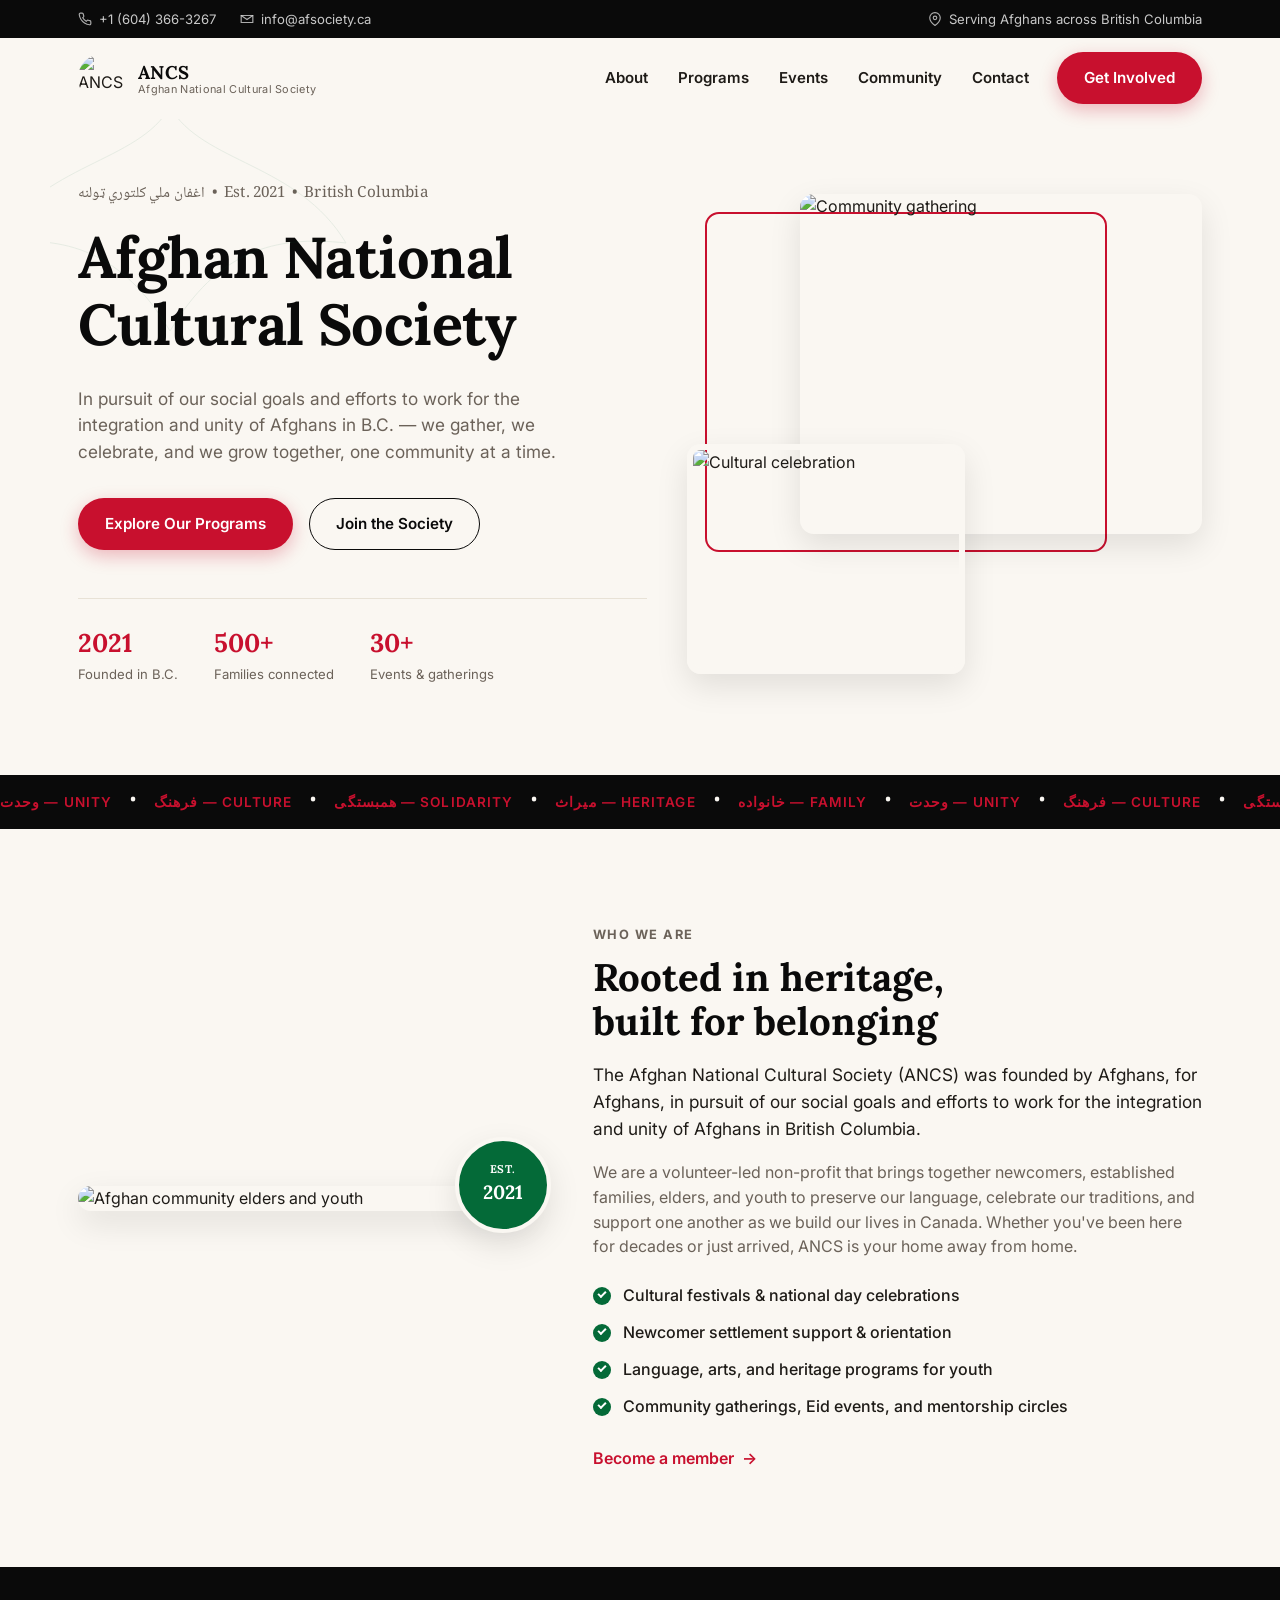
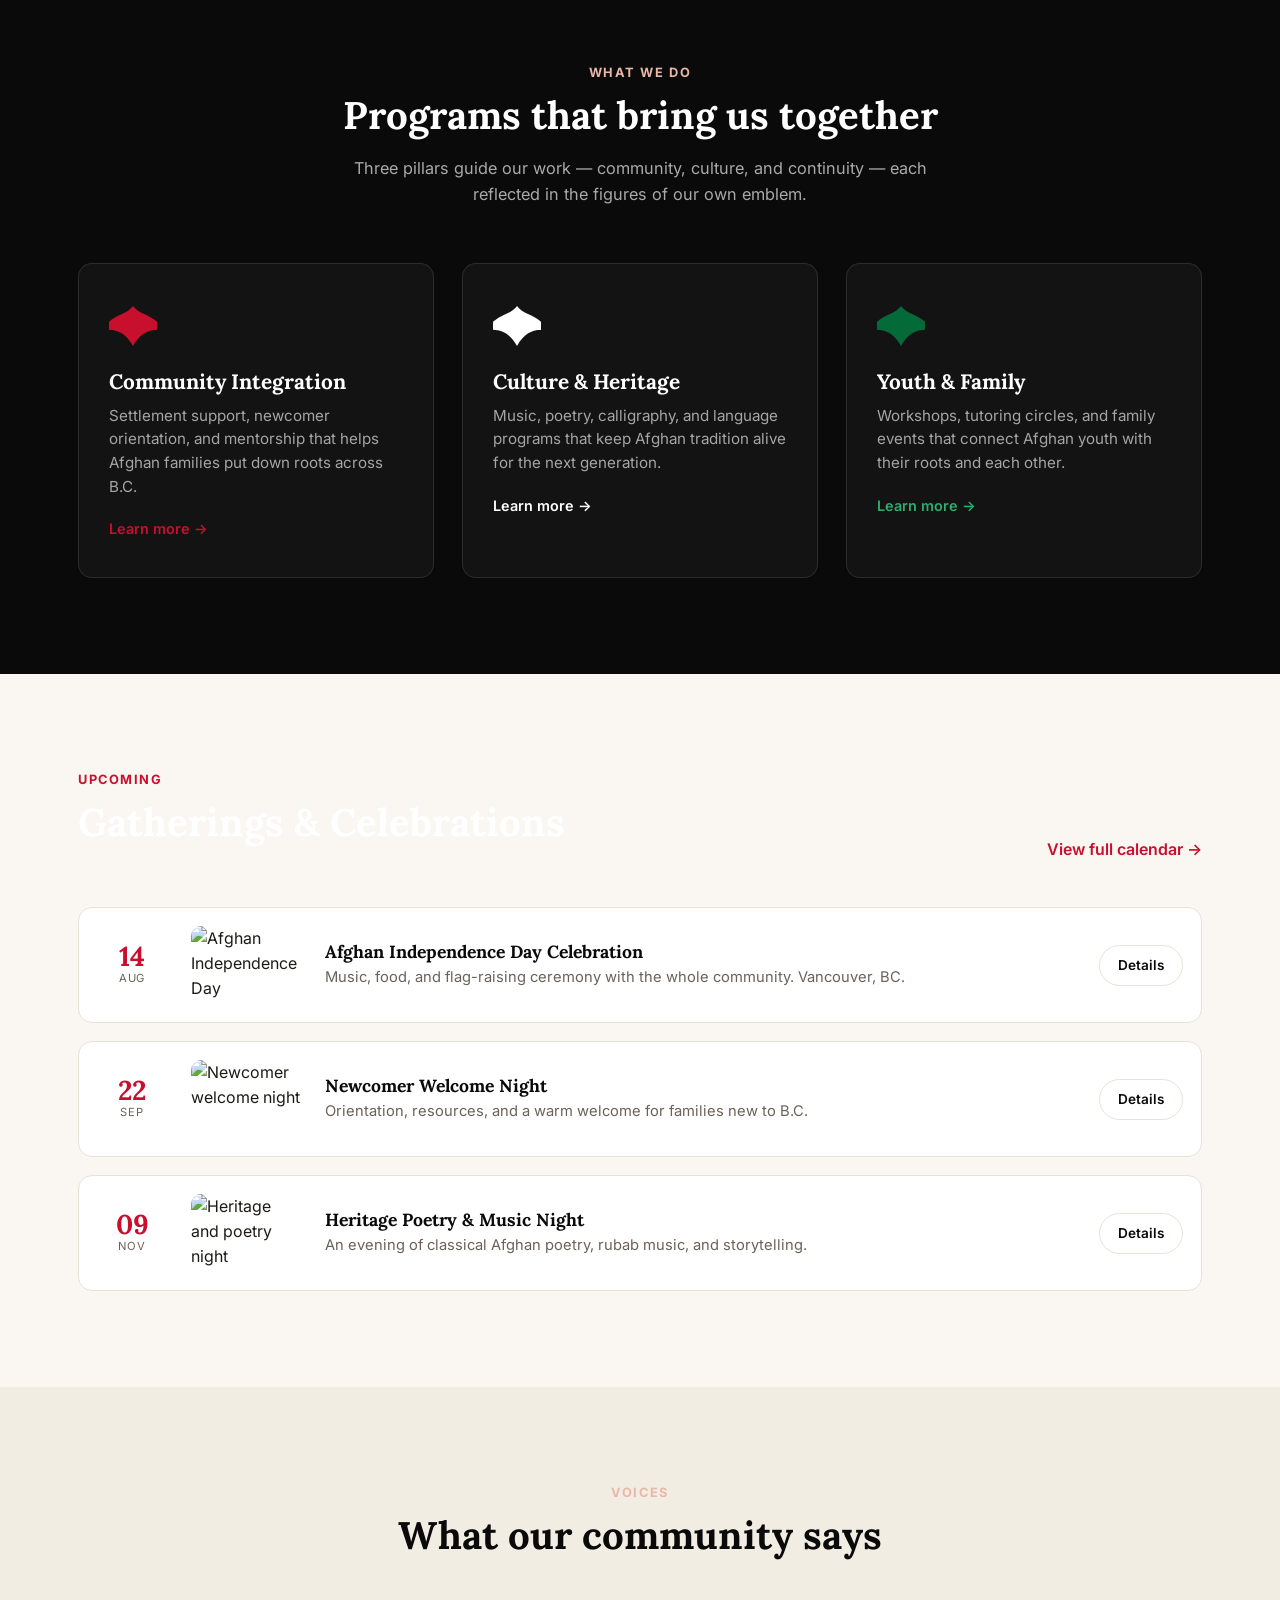
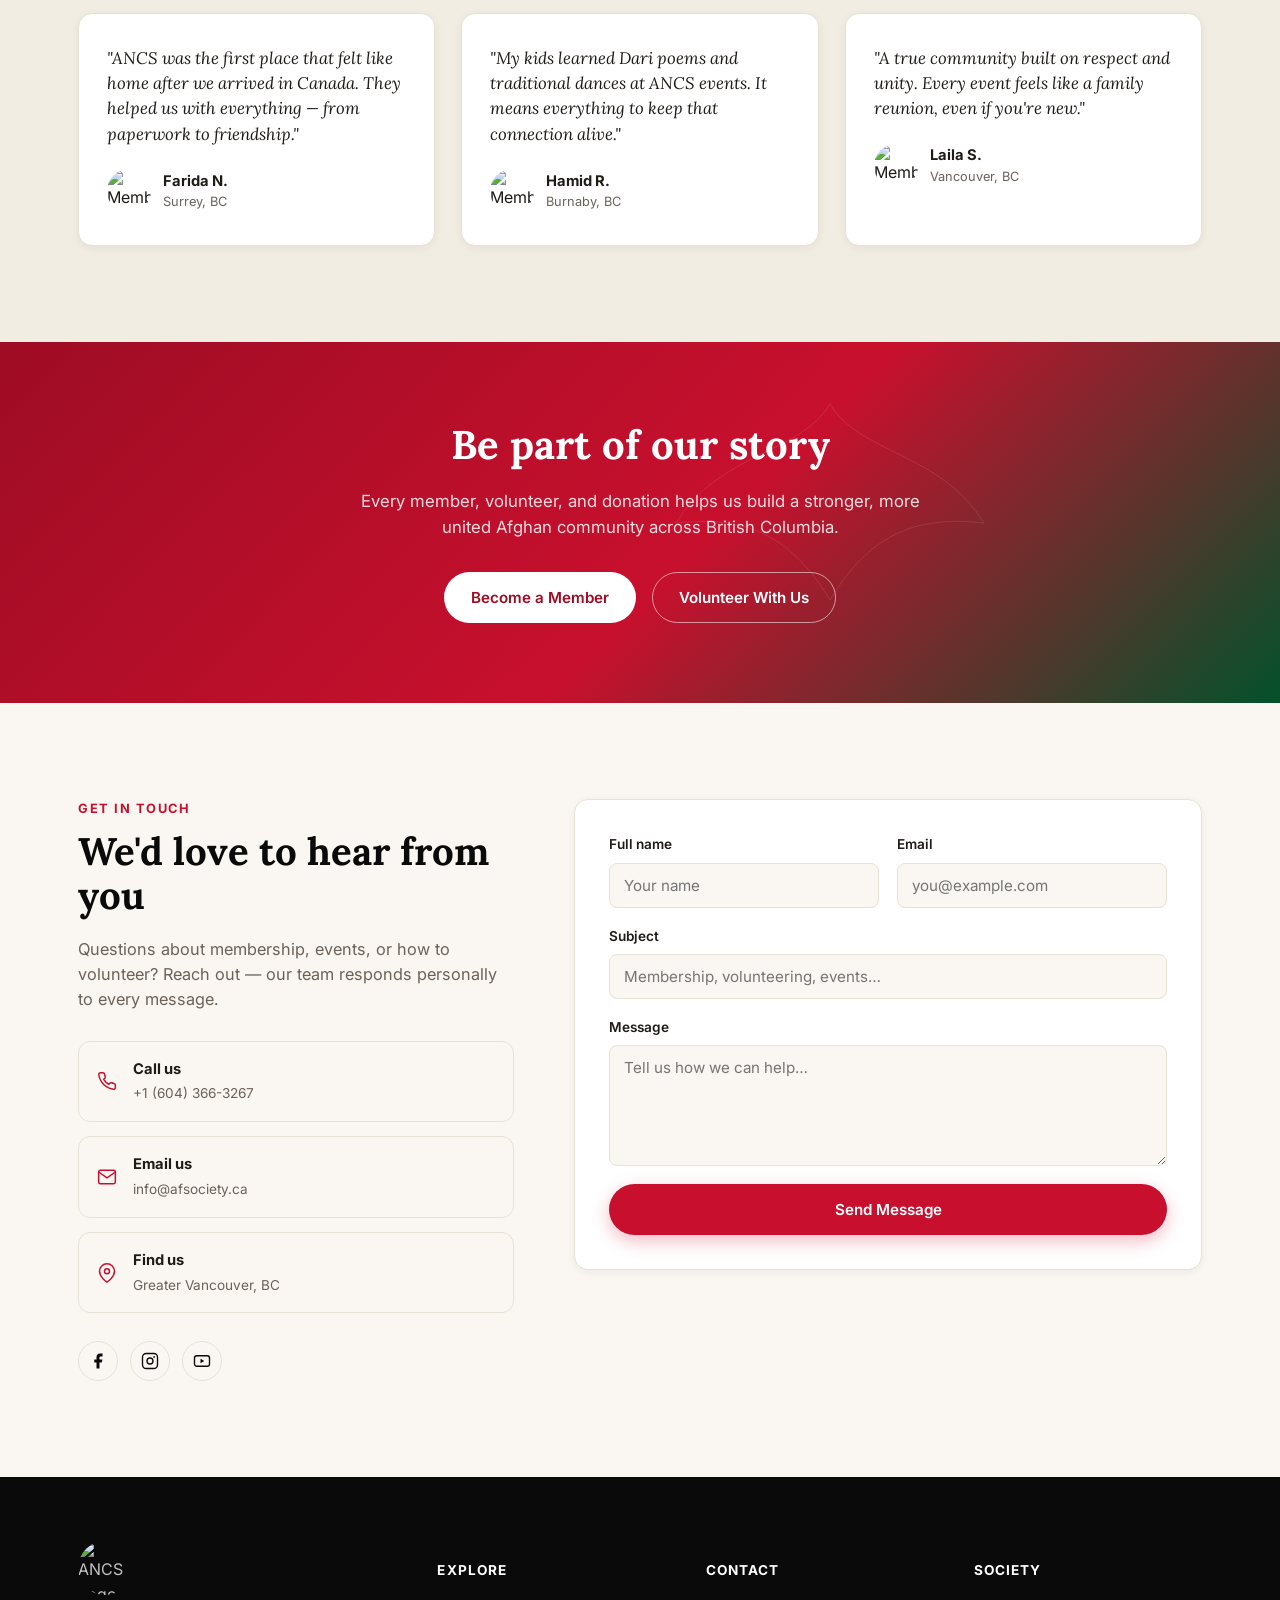
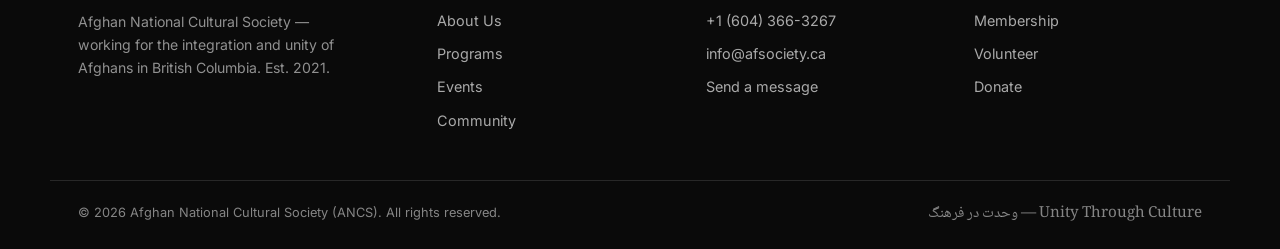
==== index.html @ 5d077b81 "Add files via upload" ====
<!DOCTYPE html>
<html lang="en">
<head>
<meta charset="UTF-8">
<meta name="viewport" content="width=device-width, initial-scale=1.0">
<title>Afghan National Cultural Society — ANCS</title>
<link rel="preconnect" href="https://fonts.googleapis.com">
<link rel="preconnect" href="https://fonts.gstatic.com" crossorigin>
<link href="https://fonts.googleapis.com/css2?family=Lora:ital,wght@0,500;0,600;0,700;1,500&family=Inter:wght@400;500;600;700;800&family=Noto+Naskh+Arabic:wght@500;700&display=swap" rel="stylesheet">
<link rel="stylesheet" href="styles.css">
</head>
<body>

<!-- ============ TOP BAR ============ -->
<div class="topbar">
  <div class="topbar-inner">
    <div class="topbar-item">
      <svg width="14" height="14" viewBox="0 0 24 24" fill="none"><path d="M22 16.92v3a2 2 0 0 1-2.18 2 19.79 19.79 0 0 1-8.63-3.07 19.5 19.5 0 0 1-6-6 19.79 19.79 0 0 1-3.07-8.67A2 2 0 0 1 4.11 2h3a2 2 0 0 1 2 1.72c.127.96.361 1.903.7 2.81a2 2 0 0 1-.45 2.11L8.09 9.91a16 16 0 0 0 6 6l1.27-1.27a2 2 0 0 1 2.11-.45c.907.339 1.85.573 2.81.7A2 2 0 0 1 22 16.92z" stroke="currentColor" stroke-width="2" stroke-linecap="round" stroke-linejoin="round"/></svg>
      <a href="tel:+16043663267">+1 (604) 366-3267</a>
    </div>
    <div class="topbar-item">
      <svg width="14" height="14" viewBox="0 0 24 24" fill="none"><path d="M4 4h16v16H4z" stroke="none"/><path d="M22 6L12 13 2 6" stroke="currentColor" stroke-width="2" stroke-linecap="round" stroke-linejoin="round"/><path d="M2 6h20v12H2z" stroke="currentColor" stroke-width="2" stroke-linejoin="round"/></svg>
      <a href="mailto:info@afsociety.ca">info@afsociety.ca</a>
    </div>
    <div class="topbar-item topbar-loc">
      <svg width="14" height="14" viewBox="0 0 24 24" fill="none"><path d="M21 10c0 7-9 13-9 13s-9-6-9-13a9 9 0 1 1 18 0z" stroke="currentColor" stroke-width="2" stroke-linejoin="round"/><circle cx="12" cy="10" r="3" stroke="currentColor" stroke-width="2"/></svg>
      <span>Serving Afghans across British Columbia</span>
    </div>
  </div>
</div>

<!-- ============ HEADER / NAV ============ -->
<header class="site-header">
  <div class="nav-wrap">
    <a href="#top" class="brand">
      <img src="assets/logo.png" alt="ANCS Logo" class="brand-mark">
      <span class="brand-text">
        <strong>ANCS</strong>
        <small>Afghan National Cultural Society</small>
      </span>
    </a>
    <nav class="main-nav">
      <a href="#about">About</a>
      <a href="#programs">Programs</a>
      <a href="#events">Events</a>
      <a href="#community">Community</a>
      <a href="#contact">Contact</a>
    </nav>
    <a href="#contact" class="btn btn-primary nav-cta">Get Involved</a>
    <button class="nav-toggle" aria-label="Toggle menu" aria-expanded="false">
      <span></span><span></span><span></span>
    </button>
  </div>
</header>

<!-- ============ HERO ============ -->
<section class="hero" id="top">
  <div class="hero-motif" aria-hidden="true">
    <svg viewBox="0 0 600 420" xmlns="http://www.w3.org/2000/svg">
      <path d="M300 60c-40 70-160 70-220 170 90-10 160 10 220 110 60-100 130-120 220-110-60-100-180-100-220-170z" fill="none" stroke="currentColor" stroke-width="1.2"/>
      <circle cx="300" cy="40" r="14" fill="currentColor"/>
    </svg>
  </div>

  <div class="hero-inner">
    <p class="eyebrow">اغفان ملي کلتوري ټولنه &nbsp;•&nbsp; Est. 2021 &nbsp;•&nbsp; British Columbia</p>
    <h1 class="hero-title">Afghan National<br>Cultural Society</h1>
    <p class="hero-lede">
      In pursuit of our social goals and efforts to work for the integration
      and unity of Afghans in B.C. — we gather, we celebrate, and we grow
      together, one community at a time.
    </p>
    <div class="hero-actions">
      <a href="#programs" class="btn btn-primary">Explore Our Programs</a>
      <a href="#contact" class="btn btn-ghost">Join the Society</a>
    </div>

    <div class="hero-stats">
      <div class="stat">
        <span class="stat-num">2021</span>
        <span class="stat-label">Founded in B.C.</span>
      </div>
      <div class="stat">
        <span class="stat-num">500+</span>
        <span class="stat-label">Families connected</span>
      </div>
      <div class="stat">
        <span class="stat-num">30+</span>
        <span class="stat-label">Events &amp; gatherings</span>
      </div>
    </div>
  </div>

  <div class="hero-art">
    <img src="https://images.unsplash.com/photo-1583582090693-fb74e9c93538?q=80&w=1200&auto=format&fit=crop" alt="Community gathering" class="hero-img hero-img-1">
    <img src="https://images.unsplash.com/photo-1530103862676-de8c9debad1d?q=80&w=900&auto=format&fit=crop" alt="Cultural celebration" class="hero-img hero-img-2">
    <div class="hero-art-frame"></div>
  </div>
</section>

<!-- ============ MARQUEE STRIP ============ -->
<div class="strip">
  <div class="strip-track">
    <span>وحدت — Unity</span><span>•</span>
    <span>فرهنگ — Culture</span><span>•</span>
    <span>همبستگی — Solidarity</span><span>•</span>
    <span>میراث — Heritage</span><span>•</span>
    <span>خانواده — Family</span><span>•</span>
    <span>وحدت — Unity</span><span>•</span>
    <span>فرهنگ — Culture</span><span>•</span>
    <span>همبستگی — Solidarity</span><span>•</span>
    <span>میراث — Heritage</span><span>•</span>
    <span>خانواده — Family</span><span>•</span>
  </div>
</div>

<!-- ============ ABOUT ============ -->
<section class="about" id="about">
  <div class="section-inner about-grid">
    <div class="about-media">
      <img src="https://images.unsplash.com/photo-1542810634-71b3a91d1f0b?q=80&w=900&auto=format&fit=crop" alt="Afghan community elders and youth" loading="lazy">
      <div class="about-media-badge">
        <strong>Est.</strong>
        <span>2021</span>
      </div>
    </div>
    <div class="about-copy">
      <p class="kicker">Who We Are</p>
      <h2>Rooted in heritage,<br>built for belonging</h2>
      <p class="lead-text">
        The Afghan National Cultural Society (ANCS) was founded by Afghans,
        for Afghans, in pursuit of our social goals and efforts to work for
        the integration and unity of Afghans in British Columbia.
      </p>
      <p>
        We are a volunteer-led non-profit that brings together newcomers,
        established families, elders, and youth to preserve our language,
        celebrate our traditions, and support one another as we build our
        lives in Canada. Whether you've been here for decades or just
        arrived, ANCS is your home away from home.
      </p>
      <ul class="check-list">
        <li>Cultural festivals &amp; national day celebrations</li>
        <li>Newcomer settlement support &amp; orientation</li>
        <li>Language, arts, and heritage programs for youth</li>
        <li>Community gatherings, Eid events, and mentorship circles</li>
      </ul>
      <a href="#contact" class="text-link">Become a member &nbsp;→</a>
    </div>
  </div>
</section>

<!-- ============ PROGRAMS ============ -->
<section class="programs" id="programs">
  <div class="section-inner">
    <div class="section-head">
      <p class="kicker kicker-light">What We Do</p>
      <h2>Programs that bring us together</h2>
      <p class="section-sub">Three pillars guide our work — community, culture, and continuity — each reflected in the figures of our own emblem.</p>
    </div>

    <div class="program-cards">
      <article class="card card-red">
        <div class="card-icon">
          <svg viewBox="0 0 48 48" fill="none"><path d="M24 6c-7 10-22 8-30 24 13-1 22 2 30 16 8-14 17-17 30-16-8-16-23-14-30-24z" fill="currentColor"/></svg>
        </div>
        <h3>Community Integration</h3>
        <p>Settlement support, newcomer orientation, and mentorship that helps Afghan families put down roots across B.C.</p>
        <a href="#contact" class="card-link">Learn more →</a>
      </article>

      <article class="card card-black">
        <div class="card-icon">
          <svg viewBox="0 0 48 48" fill="none"><path d="M24 6c-7 10-22 8-30 24 13-1 22 2 30 16 8-14 17-17 30-16-8-16-23-14-30-24z" fill="currentColor"/></svg>
        </div>
        <h3>Culture &amp; Heritage</h3>
        <p>Music, poetry, calligraphy, and language programs that keep Afghan tradition alive for the next generation.</p>
        <a href="#contact" class="card-link">Learn more →</a>
      </article>

      <article class="card card-green">
        <div class="card-icon">
          <svg viewBox="0 0 48 48" fill="none"><path d="M24 6c-7 10-22 8-30 24 13-1 22 2 30 16 8-14 17-17 30-16-8-16-23-14-30-24z" fill="currentColor"/></svg>
        </div>
        <h3>Youth &amp; Family</h3>
        <p>Workshops, tutoring circles, and family events that connect Afghan youth with their roots and each other.</p>
        <a href="#contact" class="card-link">Learn more →</a>
      </article>
    </div>
  </div>
</section>

<!-- ============ EVENTS ============ -->
<section class="events" id="events">
  <div class="section-inner">
    <div class="section-head section-head-row">
      <div>
        <p class="kicker">Upcoming</p>
        <h2>Gatherings &amp; Celebrations</h2>
      </div>
      <a href="#contact" class="text-link">View full calendar →</a>
    </div>

    <div class="event-list">
      <article class="event-row">
        <div class="event-date"><span>14</span><small>Aug</small></div>
        <img src="https://images.unsplash.com/photo-1492684223066-81342ee5ff30?q=80&w=400&auto=format&fit=crop" alt="Afghan Independence Day celebration" loading="lazy">
        <div class="event-info">
          <h3>Afghan Independence Day Celebration</h3>
          <p>Music, food, and flag-raising ceremony with the whole community. Vancouver, BC.</p>
        </div>
        <a href="#contact" class="btn btn-outline btn-sm">Details</a>
      </article>

      <article class="event-row">
        <div class="event-date"><span>22</span><small>Sep</small></div>
        <img src="https://images.unsplash.com/photo-1556125574-d7f27ec36a06?q=80&w=400&auto=format&fit=crop" alt="Newcomer welcome night" loading="lazy">
        <div class="event-info">
          <h3>Newcomer Welcome Night</h3>
          <p>Orientation, resources, and a warm welcome for families new to B.C.</p>
        </div>
        <a href="#contact" class="btn btn-outline btn-sm">Details</a>
      </article>

      <article class="event-row">
        <div class="event-date"><span>09</span><small>Nov</small></div>
        <img src="https://images.unsplash.com/photo-1514525253161-7a46d19cd819?q=80&w=400&auto=format&fit=crop" alt="Heritage and poetry night" loading="lazy">
        <div class="event-info">
          <h3>Heritage Poetry &amp; Music Night</h3>
          <p>An evening of classical Afghan poetry, rubab music, and storytelling.</p>
        </div>
        <a href="#contact" class="btn btn-outline btn-sm">Details</a>
      </article>
    </div>
  </div>
</section>

<!-- ============ COMMUNITY / TESTIMONIALS ============ -->
<section class="community" id="community">
  <div class="section-inner">
    <div class="section-head">
      <p class="kicker kicker-light">Voices</p>
      <h2>What our community says</h2>
    </div>

    <div class="quote-grid">
      <figure class="quote-card">
        <blockquote>"ANCS was the first place that felt like home after we arrived in Canada. They helped us with everything — from paperwork to friendship."</blockquote>
        <figcaption>
          <img src="https://images.unsplash.com/photo-1607990281513-2c110a25bd8c?q=80&w=150&auto=format&fit=crop" alt="Member portrait">
          <div><strong>Farida N.</strong><span>Surrey, BC</span></div>
        </figcaption>
      </figure>

      <figure class="quote-card">
        <blockquote>"My kids learned Dari poems and traditional dances at ANCS events. It means everything to keep that connection alive."</blockquote>
        <figcaption>
          <img src="https://images.unsplash.com/photo-1568602471122-7832951cc4c5?q=80&w=150&auto=format&fit=crop" alt="Member portrait">
          <div><strong>Hamid R.</strong><span>Burnaby, BC</span></div>
        </figcaption>
      </figure>

      <figure class="quote-card">
        <blockquote>"A true community built on respect and unity. Every event feels like a family reunion, even if you're new."</blockquote>
        <figcaption>
          <img src="https://images.unsplash.com/photo-1573497019940-1c28c88b4f3e?q=80&w=150&auto=format&fit=crop" alt="Member portrait">
          <div><strong>Laila S.</strong><span>Vancouver, BC</span></div>
        </figcaption>
      </figure>
    </div>
  </div>
</section>

<!-- ============ CTA BAND ============ -->
<section class="cta-band">
  <div class="section-inner cta-inner">
    <div class="cta-motif" aria-hidden="true">
      <svg viewBox="0 0 600 420" xmlns="http://www.w3.org/2000/svg">
        <path d="M300 60c-40 70-160 70-220 170 90-10 160 10 220 110 60-100 130-120 220-110-60-100-180-100-220-170z" fill="none" stroke="currentColor" stroke-width="1.2"/>
      </svg>
    </div>
    <h2>Be part of our story</h2>
    <p>Every member, volunteer, and donation helps us build a stronger, more united Afghan community across British Columbia.</p>
    <div class="cta-actions">
      <a href="#contact" class="btn btn-primary">Become a Member</a>
      <a href="#contact" class="btn btn-ghost-dark">Volunteer With Us</a>
    </div>
  </div>
</section>

<!-- ============ CONTACT ============ -->
<section class="contact" id="contact">
  <div class="section-inner contact-grid">
    <div class="contact-copy">
      <p class="kicker">Get in Touch</p>
      <h2>We'd love to hear from you</h2>
      <p class="section-sub left">Questions about membership, events, or how to volunteer? Reach out — our team responds personally to every message.</p>

      <div class="contact-cards">
        <a href="tel:+16043663267" class="contact-card">
          <svg width="20" height="20" viewBox="0 0 24 24" fill="none"><path d="M22 16.92v3a2 2 0 0 1-2.18 2 19.79 19.79 0 0 1-8.63-3.07 19.5 19.5 0 0 1-6-6 19.79 19.79 0 0 1-3.07-8.67A2 2 0 0 1 4.11 2h3a2 2 0 0 1 2 1.72c.127.96.361 1.903.7 2.81a2 2 0 0 1-.45 2.11L8.09 9.91a16 16 0 0 0 6 6l1.27-1.27a2 2 0 0 1 2.11-.45c.907.339 1.85.573 2.81.7A2 2 0 0 1 22 16.92z" stroke="currentColor" stroke-width="1.8" stroke-linecap="round" stroke-linejoin="round"/></svg>
          <div><strong>Call us</strong><span>+1 (604) 366-3267</span></div>
        </a>
        <a href="mailto:info@afsociety.ca" class="contact-card">
          <svg width="20" height="20" viewBox="0 0 24 24" fill="none"><path d="M22 6L12 13 2 6" stroke="currentColor" stroke-width="1.8" stroke-linecap="round" stroke-linejoin="round"/><rect x="2" y="4" width="20" height="16" rx="2" stroke="currentColor" stroke-width="1.8"/></svg>
          <div><strong>Email us</strong><span>info@afsociety.ca</span></div>
        </a>
        <a href="#" class="contact-card">
          <svg width="20" height="20" viewBox="0 0 24 24" fill="none"><path d="M21 10c0 7-9 13-9 13s-9-6-9-13a9 9 0 1 1 18 0z" stroke="currentColor" stroke-width="1.8" stroke-linejoin="round"/><circle cx="12" cy="10" r="3" stroke="currentColor" stroke-width="1.8"/></svg>
          <div><strong>Find us</strong><span>Greater Vancouver, BC</span></div>
        </a>
      </div>

      <div class="social-row">
        <a href="#" aria-label="Facebook" class="social-btn">
          <svg width="18" height="18" viewBox="0 0 24 24" fill="none"><path d="M18 2h-3a5 5 0 0 0-5 5v3H7v4h3v8h4v-8h3l1-4h-4V7a1 1 0 0 1 1-1h3z" fill="currentColor"/></svg>
        </a>
        <a href="#" aria-label="Instagram" class="social-btn">
          <svg width="18" height="18" viewBox="0 0 24 24" fill="none"><rect x="2" y="2" width="20" height="20" rx="5" stroke="currentColor" stroke-width="1.8"/><circle cx="12" cy="12" r="4" stroke="currentColor" stroke-width="1.8"/><circle cx="17.5" cy="6.5" r="1.2" fill="currentColor"/></svg>
        </a>
        <a href="#" aria-label="YouTube" class="social-btn">
          <svg width="18" height="18" viewBox="0 0 24 24" fill="none"><rect x="2" y="5" width="20" height="14" rx="3" stroke="currentColor" stroke-width="1.8"/><path d="M10 9l5 3-5 3z" fill="currentColor"/></svg>
        </a>
      </div>
    </div>

    <form class="contact-form" onsubmit="return false;">
      <div class="form-row">
        <label>Full name
          <input type="text" placeholder="Your name" required>
        </label>
        <label>Email
          <input type="email" placeholder="you@example.com" required>
        </label>
      </div>
      <label>Subject
        <input type="text" placeholder="Membership, volunteering, events…">
      </label>
      <label>Message
        <textarea rows="5" placeholder="Tell us how we can help…" required></textarea>
      </label>
      <button type="submit" class="btn btn-primary btn-block">Send Message</button>
    </form>
  </div>
</section>

<!-- ============ FOOTER ============ -->
<footer class="site-footer">
  <div class="section-inner footer-grid">
    <div class="footer-brand">
      <img src="assets/logo.png" alt="ANCS Logo">
      <p>Afghan National Cultural Society — working for the integration and unity of Afghans in British Columbia. Est. 2021.</p>
    </div>
    <div class="footer-col">
      <h4>Explore</h4>
      <a href="#about">About Us</a>
      <a href="#programs">Programs</a>
      <a href="#events">Events</a>
      <a href="#community">Community</a>
    </div>
    <div class="footer-col">
      <h4>Contact</h4>
      <a href="tel:+16043663267">+1 (604) 366-3267</a>
      <a href="mailto:info@afsociety.ca">info@afsociety.ca</a>
      <a href="#contact">Send a message</a>
    </div>
    <div class="footer-col">
      <h4>Society</h4>
      <a href="#">Membership</a>
      <a href="#">Volunteer</a>
      <a href="#">Donate</a>
    </div>
  </div>
  <div class="footer-bottom">
    <span>© 2026 Afghan National Cultural Society (ANCS). All rights reserved.</span>
    <span class="footer-tagline">وحدت در فرهنگ — Unity Through Culture</span>
  </div>
</footer>

<script>
  // Mobile nav toggle
  const toggle = document.querySelector('.nav-toggle');
  const nav = document.querySelector('.main-nav');
  toggle.addEventListener('click', () => {
    const open = document.body.classList.toggle('nav-open');
    toggle.setAttribute('aria-expanded', open);
  });
  document.querySelectorAll('.main-nav a').forEach(link => {
    link.addEventListener('click', () => document.body.classList.remove('nav-open'));
  });

  // Header shadow on scroll
  const header = document.querySelector('.site-header');
  window.addEventListener('scroll', () => {
    header.classList.toggle('scrolled', window.scrollY > 10);
  });

  // Reveal on scroll
  const revealEls = document.querySelectorAll('.card, .event-row, .quote-card, .about-grid, .contact-grid');
  const io = new IntersectionObserver((entries) => {
    entries.forEach(e => {
      if (e.isIntersecting) {
        e.target.classList.add('in-view');
        io.unobserve(e.target);
      }
    });
  }, { threshold: 0.15 });
  revealEls.forEach(el => { el.classList.add('reveal'); io.observe(el); });
</script>
</body>
</html>
---- styles.css ----
/* ===========================================================
   ANCS — Afghan National Cultural Society
   Palette derived from the society's emblem:
   black / red / green figures, warm canvas, gold-leaf accent
   =========================================================== */

:root{
  --ink:        #0A0A0A;   /* logo black figure */
  --red:        #C8102E;   /* Afghan flag red / logo red figure */
  --red-deep:   #9E0C24;
  --green:      #046A38;   /* Afghan flag green / logo leaves */
  --green-deep: #03512B;
  --canvas:     #FAF7F2;   /* warm paper canvas, not stark white */
  --canvas-dim: #F2EDE3;
  --line:       #E8E2D6;   /* warm hairline */
  --body-ink:   #1E1B17;
  --muted:      #6B6259;

  --font-display: 'Lora', Georgia, serif;
  --font-body: 'Inter', -apple-system, BlinkMacSystemFont, sans-serif;
  --font-ar: 'Noto Naskh Arabic', serif;

  --radius: 14px;
  --shadow-sm: 0 2px 10px rgba(10,10,10,0.06);
  --shadow-md: 0 12px 32px rgba(10,10,10,0.10);
  --max: 1180px;
}

/* ---------- reset ---------- */
*,*::before,*::after{ box-sizing:border-box; }
html{ scroll-behavior:smooth; }
body{
  margin:0;
  font-family: var(--font-body);
  color: var(--body-ink);
  background: var(--canvas);
  -webkit-font-smoothing:antialiased;
  line-height:1.55;
}
img{ max-width:100%; display:block; }
a{ color:inherit; text-decoration:none; }
ul{ margin:0; padding:0; }
button{ font-family:inherit; }
h1,h2,h3{ font-family: var(--font-display); color: var(--ink); margin:0 0 .5em; line-height:1.15; }
:focus-visible{ outline: 3px solid var(--green); outline-offset: 2px; }

.section-inner{ max-width: var(--max); margin:0 auto; padding: 0 28px; }

@media (prefers-reduced-motion: reduce){
  *{ animation-duration:.001ms !important; animation-iteration-count:1 !important; transition-duration:.001ms !important; scroll-behavior:auto !important; }
}

/* ---------- buttons ---------- */
.btn{
  display:inline-flex; align-items:center; justify-content:center; gap:8px;
  padding: 13px 26px;
  border-radius: 999px;
  font-weight:600; font-size:0.95rem;
  border:1.5px solid transparent;
  cursor:pointer;
  transition: transform .18s ease, box-shadow .18s ease, background .2s ease, color .2s ease;
  white-space:nowrap;
}
.btn-primary{ background: var(--red); color:#fff; box-shadow: 0 6px 18px rgba(200,16,46,0.28); }
.btn-primary:hover{ background: var(--red-deep); transform: translateY(-2px); }
.btn-ghost{ background:transparent; border-color: var(--ink); color: var(--ink); }
.btn-ghost:hover{ background: var(--ink); color:#fff; transform: translateY(-2px); }
.btn-ghost-dark{ background:transparent; border-color: rgba(255,255,255,0.55); color:#fff; }
.btn-ghost-dark:hover{ background: rgba(255,255,255,0.12); transform: translateY(-2px); }
.btn-outline{ background:transparent; border-color: var(--line); color: var(--ink); }
.btn-outline:hover{ border-color: var(--green); color: var(--green-deep); background: rgba(4,106,56,0.06); }
.btn-sm{ padding:9px 18px; font-size:0.85rem; }
.btn-block{ width:100%; padding:15px 26px; }

.text-link{ font-weight:600; color: var(--red); border-bottom: 1.5px solid transparent; transition: border-color .2s ease; }
.text-link:hover{ border-color: var(--red); }

.kicker{
  font-family: var(--font-body); font-weight:700; letter-spacing:.12em; text-transform:uppercase;
  font-size:0.8rem; color: var(--red); margin:0 0 10px;
}
.kicker-light{ color: #E8B7A8; }

/* ===========================================================
   TOP BAR
   =========================================================== */
.topbar{
  background: var(--ink);
  color: rgba(255,255,255,0.78);
  font-size: 0.82rem;
}
.topbar-inner{
  max-width: var(--max); margin:0 auto; padding: 9px 28px;
  display:flex; align-items:center; gap:24px;
}
.topbar-item{ display:flex; align-items:center; gap:7px; }
.topbar-item svg{ flex-shrink:0; opacity:.85; }
.topbar-item a:hover{ color:#fff; }
.topbar-loc{ margin-left:auto; }
@media (max-width: 720px){
  .topbar-loc{ display:none; }
}

/* ===========================================================
   HEADER
   =========================================================== */
.site-header{
  position: sticky; top:0; z-index:50;
  background: var(--canvas);
  border-bottom: 1px solid transparent;
  transition: box-shadow .25s ease, border-color .25s ease;
}
.site-header.scrolled{
  box-shadow: var(--shadow-sm);
  border-color: var(--line);
}
.nav-wrap{
  max-width: var(--max); margin:0 auto; padding: 14px 28px;
  display:flex; align-items:center; gap: 28px;
}
.brand{ display:flex; align-items:center; gap:12px; margin-right:auto; }
.brand-mark{ width:48px; height:48px; border-radius:50%; }
.brand-text{ display:flex; flex-direction:column; line-height:1.2; }
.brand-text strong{ font-family: var(--font-display); font-size:1.15rem; letter-spacing:.02em; color: var(--ink); }
.brand-text small{ font-size:0.68rem; color: var(--muted); letter-spacing:.03em; }

.main-nav{ display:flex; align-items:center; gap: 30px; }
.main-nav a{
  font-weight:600; font-size:0.94rem; color: var(--body-ink);
  position:relative; padding: 4px 0;
}
.main-nav a::after{
  content:""; position:absolute; left:0; right:0; bottom:-2px; height:2px;
  background: var(--red); transform: scaleX(0); transition: transform .2s ease;
}
.main-nav a:hover::after{ transform: scaleX(1); }

.nav-cta{ flex-shrink:0; }
.nav-toggle{
  display:none; flex-direction:column; gap:5px; background:none; border:none; cursor:pointer; padding:6px;
}
.nav-toggle span{ width:24px; height:2px; background: var(--ink); border-radius:2px; }

@media (max-width: 920px){
  .nav-cta{ display:none; }
  .nav-toggle{ display:flex; }
  .main-nav{
    position:fixed; inset: 78px 0 0 0; height:0; overflow:hidden;
    background: var(--canvas); flex-direction:column; align-items:flex-start;
    gap:0; padding:0 28px; transition: height .3s ease;
    border-top: 1px solid var(--line);
  }
  body.nav-open .main-nav{ height: calc(100vh - 78px); }
  .main-nav a{ width:100%; padding: 16px 0; border-bottom:1px solid var(--line); }
}

/* ===========================================================
   HERO
   =========================================================== */
.hero{
  position:relative;
  display:grid; grid-template-columns: 1.05fr 0.95fr; align-items:center;
  gap: 40px;
  max-width: var(--max); margin: 0 auto;
  padding: 64px 28px 90px;
  overflow:hidden;
}
.hero-motif{
  position:absolute; left:-120px; top:-60px; width:480px; color: var(--green);
  opacity:0.08; pointer-events:none;
}
.eyebrow{
  font-family: var(--font-ar);
  font-size:0.95rem; color: var(--muted); margin:0 0 18px; letter-spacing:.01em;
}
.hero-title{
  font-size: clamp(2.4rem, 4.6vw, 3.6rem);
  letter-spacing:-0.01em;
}
.hero-lede{
  font-size:1.08rem; color: var(--muted); max-width: 480px; margin: 18px 0 32px;
}
.hero-actions{ display:flex; gap:16px; flex-wrap:wrap; margin-bottom:48px; }

.hero-stats{ display:flex; gap:36px; border-top:1px solid var(--line); padding-top:24px; }
.stat{ display:flex; flex-direction:column; }
.stat-num{ font-family: var(--font-display); font-weight:700; font-size:1.6rem; color: var(--red); }
.stat-label{ font-size:0.82rem; color: var(--muted); margin-top:2px; }

.hero-art{ position:relative; height: 480px; }
.hero-img{
  position:absolute; border-radius: var(--radius); object-fit:cover;
  box-shadow: var(--shadow-md);
}
.hero-img-1{ width:78%; height:340px; top:0; right:0; }
.hero-img-2{
  width:54%; height:230px; left:0; bottom:0;
  border: 6px solid var(--canvas);
}
.hero-art-frame{
  position:absolute; inset: 18px auto auto 18px; width:78%; height:340px;
  border: 2px solid var(--red); border-radius: var(--radius);
  z-index:-1; top:18px; right:-18px;
}

@media (max-width: 980px){
  .hero{ grid-template-columns: 1fr; padding-top:48px; }
  .hero-art{ height: 380px; order:-1; }
  .hero-stats{ flex-wrap:wrap; gap:24px; }
}
@media (max-width: 560px){
  .hero-actions{ flex-direction:column; }
  .hero-actions .btn{ width:100%; }
}

/* ===========================================================
   MARQUEE STRIP
   =========================================================== */
.strip{
  background: var(--ink); color: var(--canvas);
  overflow:hidden; white-space:nowrap; padding: 14px 0;
}
.strip-track{
  display:inline-flex; gap: 18px; font-family: var(--font-ar);
  font-size:1.05rem; animation: scrollStrip 32s linear infinite;
}
.strip-track span:nth-child(odd){ color: var(--red); font-family: var(--font-body); font-weight:600; font-size:0.85rem; text-transform:uppercase; letter-spacing:.08em; align-self:center; }
@keyframes scrollStrip{
  from{ transform: translateX(0); }
  to{ transform: translateX(-50%); }
}

/* ===========================================================
   ABOUT
   =========================================================== */
.about{ padding: 96px 0; }
.about-grid{
  display:grid; grid-template-columns: 0.85fr 1.15fr; gap: 64px; align-items:center;
}
.about-media{ position:relative; }
.about-media img{ border-radius: var(--radius); box-shadow: var(--shadow-md); }
.about-media-badge{
  position:absolute; bottom:-22px; right:-22px;
  background: var(--green); color:#fff;
  width:96px; height:96px; border-radius:50%;
  display:flex; flex-direction:column; align-items:center; justify-content:center;
  font-family: var(--font-display); box-shadow: var(--shadow-md);
  border: 4px solid var(--canvas);
}
.about-media-badge strong{ font-size:0.7rem; text-transform:uppercase; letter-spacing:.05em; }
.about-media-badge span{ font-size:1.2rem; font-weight:700; }

.about-copy h2{ font-size: clamp(1.9rem, 3vw, 2.4rem); }
.lead-text{ font-size:1.08rem; color: var(--body-ink); }
.about-copy p{ color: var(--muted); }
.about-copy p.lead-text{ color: var(--body-ink); }

.check-list{ margin: 24px 0 28px; display:flex; flex-direction:column; gap:12px; }
.check-list li{
  list-style:none; position:relative; padding-left:30px; color: var(--body-ink); font-weight:500;
}
.check-list li::before{
  content:""; position:absolute; left:0; top:4px; width:18px; height:18px;
  background: var(--green); border-radius:50%;
}
.check-list li::after{
  content:""; position:absolute; left:5px; top:8px; width:8px; height:5px;
  border-left:2px solid #fff; border-bottom:2px solid #fff; transform: rotate(-45deg);
}

@media (max-width: 900px){
  .about-grid{ grid-template-columns:1fr; }
  .about-media{ max-width:420px; }
}

/* ===========================================================
   PROGRAMS
   =========================================================== */
.programs{ background: var(--ink); padding: 96px 0; color:#fff; }
.section-head{ max-width: 640px; margin: 0 auto 56px; text-align:center; }
.section-head h2{ color:#fff; font-size: clamp(1.9rem, 3vw, 2.4rem); }
.programs .section-head h2{ color:#fff; }
.section-sub{ color: rgba(255,255,255,0.65); font-size:1.02rem; }
.section-sub.left{ text-align:left; margin:0 0 28px; color: var(--muted); }

.program-cards{ display:grid; grid-template-columns: repeat(3,1fr); gap: 28px; }
.card{
  background: rgba(255,255,255,0.04);
  border: 1px solid rgba(255,255,255,0.1);
  border-radius: var(--radius);
  padding: 36px 30px;
  transition: transform .25s ease, background .25s ease;
}
.card:hover{ transform: translateY(-6px); background: rgba(255,255,255,0.07); }
.card-icon{ width:48px; height:48px; margin-bottom:22px; }
.card-icon svg{ width:100%; height:100%; }
.card h3{ color:#fff; font-size:1.3rem; margin-bottom:10px; }
.card p{ color: rgba(255,255,255,0.62); margin:0 0 18px; font-size:0.95rem; }
.card-link{ font-weight:600; font-size:0.9rem; }
.card-red .card-icon{ color: var(--red); } .card-red .card-link{ color: var(--red); }
.card-black .card-icon{ color: #fff; } .card-black .card-link{ color: #fff; }
.card-green .card-icon{ color: var(--green); } .card-green .card-link{ color: #2EAE6D; }

@media (max-width: 900px){
  .program-cards{ grid-template-columns:1fr; }
}

/* ===========================================================
   EVENTS
   =========================================================== */
.events{ padding: 96px 0; }
.section-head-row{ display:flex; justify-content:space-between; align-items:flex-end; text-align:left; margin:0 0 44px; max-width:none; }
.section-head-row h2{ font-size: clamp(1.9rem, 3vw, 2.4rem); }

.event-list{ display:flex; flex-direction:column; gap:18px; }
.event-row{
  display:grid; grid-template-columns: 70px 110px 1fr auto;
  align-items:center; gap:24px;
  padding: 18px; border: 1px solid var(--line); border-radius: var(--radius);
  background:#fff; transition: box-shadow .2s ease, transform .2s ease;
}
.event-row:hover{ box-shadow: var(--shadow-sm); transform: translateY(-2px); }
.event-date{
  display:flex; flex-direction:column; align-items:center; justify-content:center;
  color: var(--red);
}
.event-date span{ font-family: var(--font-display); font-size:1.7rem; font-weight:700; line-height:1; }
.event-date small{ text-transform:uppercase; font-size:0.7rem; letter-spacing:.08em; color: var(--muted); }
.event-row img{ width:110px; height:78px; object-fit:cover; border-radius:10px; }
.event-info h3{ font-size:1.1rem; margin-bottom:4px; }
.event-info p{ color: var(--muted); font-size:0.92rem; margin:0; }

@media (max-width: 720px){
  .event-row{ grid-template-columns: 60px 1fr; grid-template-rows:auto auto; }
  .event-row img{ display:none; }
  .event-row .btn{ grid-column: 2; justify-self:start; }
}

/* ===========================================================
   COMMUNITY / QUOTES
   =========================================================== */
.community{ background: var(--canvas-dim); padding: 96px 0; }
.community .section-head h2{ color: var(--ink); }
.quote-grid{ display:grid; grid-template-columns: repeat(3,1fr); gap:26px; }
.quote-card{
  background:#fff; border-radius: var(--radius); padding: 32px 28px;
  border:1px solid var(--line); margin:0; box-shadow: var(--shadow-sm);
}
.quote-card blockquote{
  margin:0 0 22px; font-family: var(--font-display); font-style:italic;
  font-size:1.05rem; color: var(--body-ink); line-height:1.5;
}
.quote-card figcaption{ display:flex; align-items:center; gap:12px; }
.quote-card img{ width:44px; height:44px; border-radius:50%; object-fit:cover; }
.quote-card figcaption div{ display:flex; flex-direction:column; }
.quote-card figcaption strong{ font-size:0.92rem; }
.quote-card figcaption span{ font-size:0.8rem; color: var(--muted); }

@media (max-width: 900px){
  .quote-grid{ grid-template-columns:1fr; }
}

/* ===========================================================
   CTA BAND
   =========================================================== */
.cta-band{
  background: linear-gradient(135deg, var(--red-deep), var(--red) 55%, var(--green-deep));
  padding: 80px 0; position:relative; overflow:hidden;
}
.cta-motif{ position:absolute; right:-80px; top:-60px; width:420px; color:#fff; opacity:0.12; }
.cta-inner{ text-align:center; max-width:640px; position:relative; }
.cta-band h2{ color:#fff; font-size: clamp(1.9rem, 3.2vw, 2.5rem); }
.cta-band p{ color: rgba(255,255,255,0.85); font-size:1.05rem; margin-bottom:32px; }
.cta-actions{ display:flex; gap:16px; justify-content:center; flex-wrap:wrap; }
.cta-band .btn-primary{ background:#fff; color: var(--red-deep); box-shadow:none; }
.cta-band .btn-primary:hover{ background: var(--ink); color:#fff; }

/* ===========================================================
   CONTACT
   =========================================================== */
.contact{ padding: 96px 0; }
.contact-grid{ display:grid; grid-template-columns: 1fr 1fr; gap:60px; align-items:start; }
.contact-copy h2{ font-size: clamp(1.9rem, 3vw, 2.4rem); }

.contact-cards{ display:flex; flex-direction:column; gap:14px; margin: 28px 0; }
.contact-card{
  display:flex; align-items:center; gap:16px;
  padding:16px 18px; border:1px solid var(--line); border-radius:12px;
  transition: border-color .2s ease, background .2s ease;
}
.contact-card:hover{ border-color: var(--green); background: rgba(4,106,56,0.05); }
.contact-card svg{ color: var(--red); flex-shrink:0; }
.contact-card strong{ display:block; font-size:0.92rem; }
.contact-card span{ font-size:0.85rem; color: var(--muted); }

.social-row{ display:flex; gap:12px; }
.social-btn{
  width:40px; height:40px; border-radius:50%; border:1px solid var(--line);
  display:flex; align-items:center; justify-content:center; color: var(--ink);
  transition: background .2s ease, color .2s ease, border-color .2s ease;
}
.social-btn:hover{ background: var(--ink); color:#fff; border-color: var(--ink); }

.contact-form{
  background:#fff; border:1px solid var(--line); border-radius: var(--radius);
  padding: 34px; display:flex; flex-direction:column; gap:18px;
  box-shadow: var(--shadow-sm);
}
.form-row{ display:grid; grid-template-columns:1fr 1fr; gap:18px; }
.contact-form label{ display:flex; flex-direction:column; gap:7px; font-size:0.85rem; font-weight:600; color: var(--body-ink); }
.contact-form input, .contact-form textarea{
  font-family: var(--font-body); font-size:0.95rem; padding:12px 14px;
  border:1px solid var(--line); border-radius:8px; background: var(--canvas);
  color: var(--body-ink); resize:vertical;
  transition: border-color .2s ease, box-shadow .2s ease;
}
.contact-form input:focus, .contact-form textarea:focus{
  outline:none; border-color: var(--green); box-shadow: 0 0 0 3px rgba(4,106,56,0.12);
}

@media (max-width: 900px){
  .contact-grid{ grid-template-columns:1fr; }
  .form-row{ grid-template-columns:1fr; }
}

/* ===========================================================
   FOOTER
   =========================================================== */
.site-footer{ background: var(--ink); color: rgba(255,255,255,0.75); padding: 64px 0 0; }
.footer-grid{ display:grid; grid-template-columns: 1.4fr 1fr 1fr 1fr; gap:40px; padding-bottom:48px; }
.footer-brand img{ width:54px; height:54px; border-radius:50%; margin-bottom:16px; }
.footer-brand p{ font-size:0.88rem; line-height:1.6; max-width:280px; color: rgba(255,255,255,0.55); }
.footer-col h4{ color:#fff; font-family: var(--font-body); font-size:0.85rem; text-transform:uppercase; letter-spacing:.08em; margin-bottom:18px; }
.footer-col{ display:flex; flex-direction:column; gap:11px; }
.footer-col a{ font-size:0.9rem; color: rgba(255,255,255,0.65); transition: color .2s ease; }
.footer-col a:hover{ color: var(--red); }
.footer-bottom{
  border-top:1px solid rgba(255,255,255,0.12);
  padding: 22px 28px; display:flex; justify-content:space-between; flex-wrap:wrap; gap:10px;
  font-size:0.8rem; color: rgba(255,255,255,0.5); max-width: var(--max); margin:0 auto;
}
.footer-tagline{ font-family: var(--font-ar); font-size:0.95rem; }

@media (max-width: 900px){
  .footer-grid{ grid-template-columns: 1fr 1fr; }
}
@media (max-width: 560px){
  .footer-grid{ grid-template-columns: 1fr; }
}

/* ===========================================================
   SCROLL REVEAL
   =========================================================== */
.reveal{ opacity:0; transform: translateY(24px); transition: opacity .6s ease, transform .6s ease; }
.reveal.in-view{ opacity:1; transform: translateY(0); }
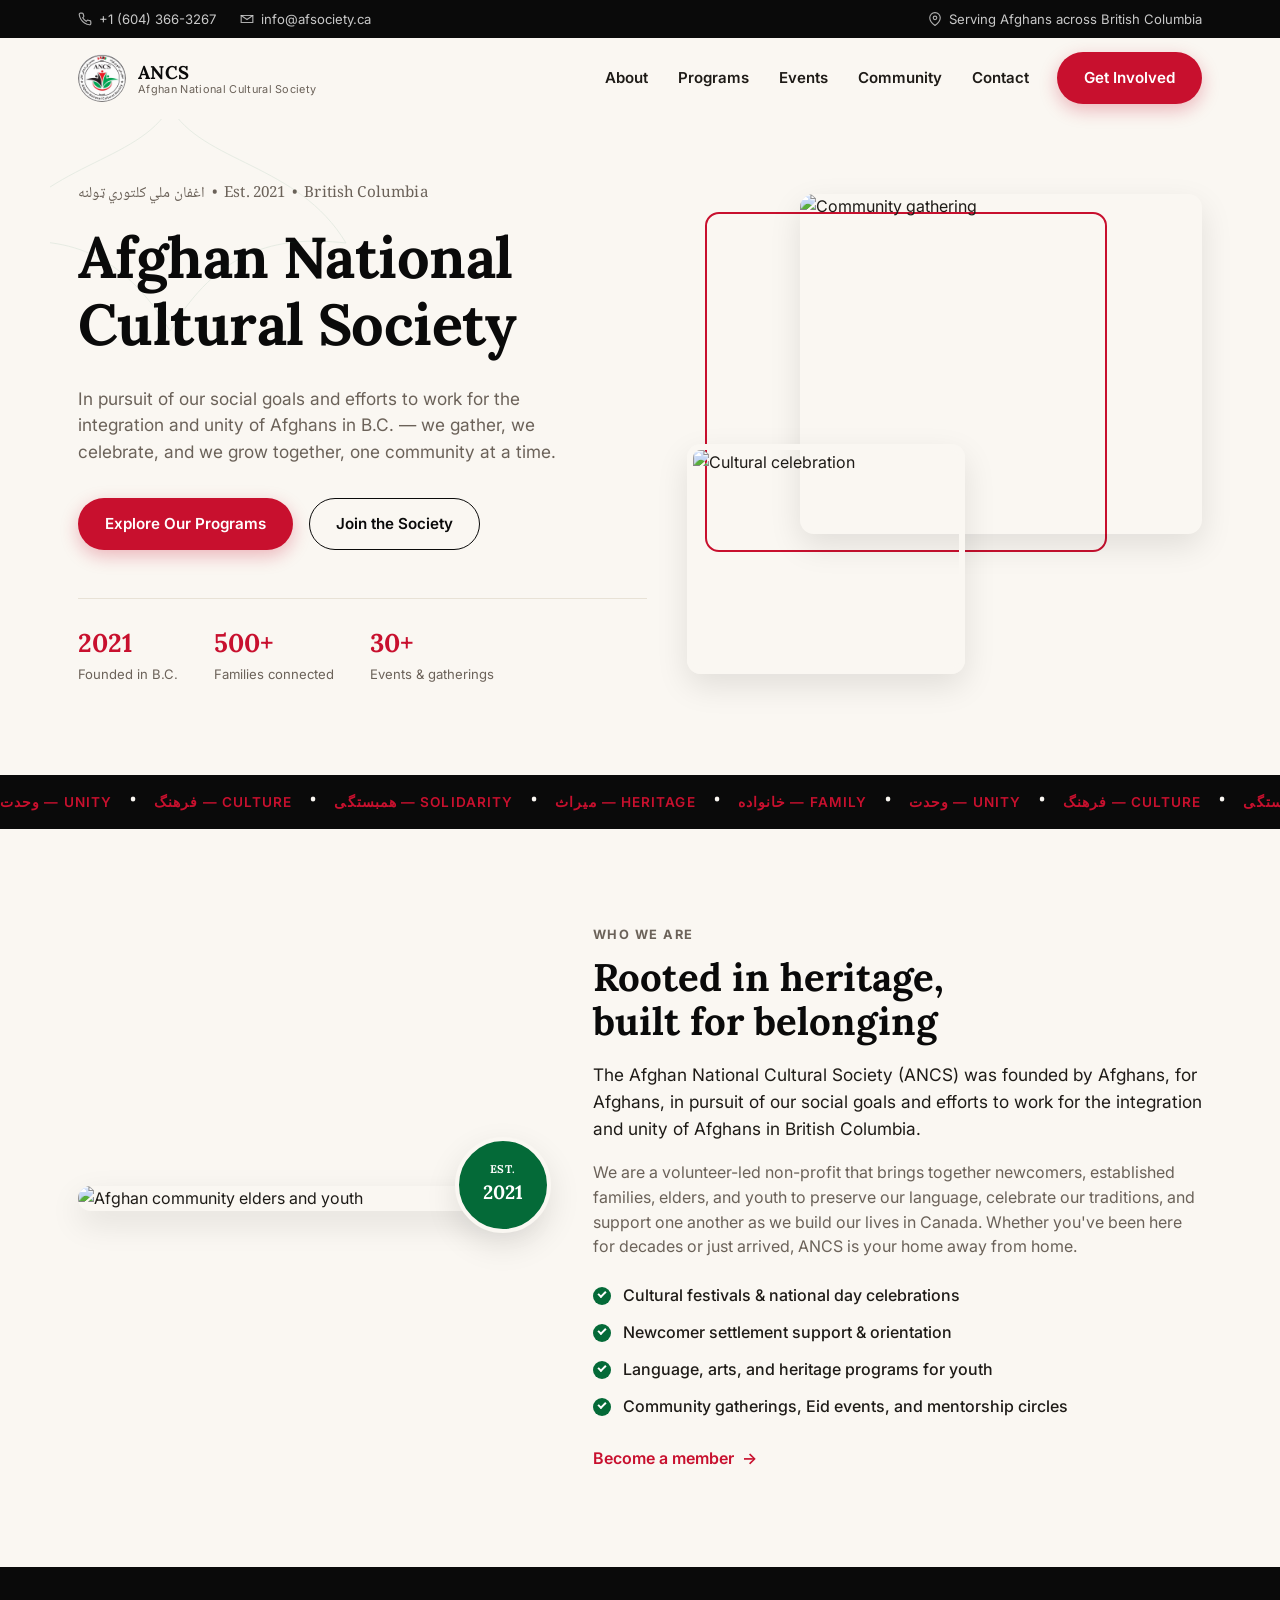
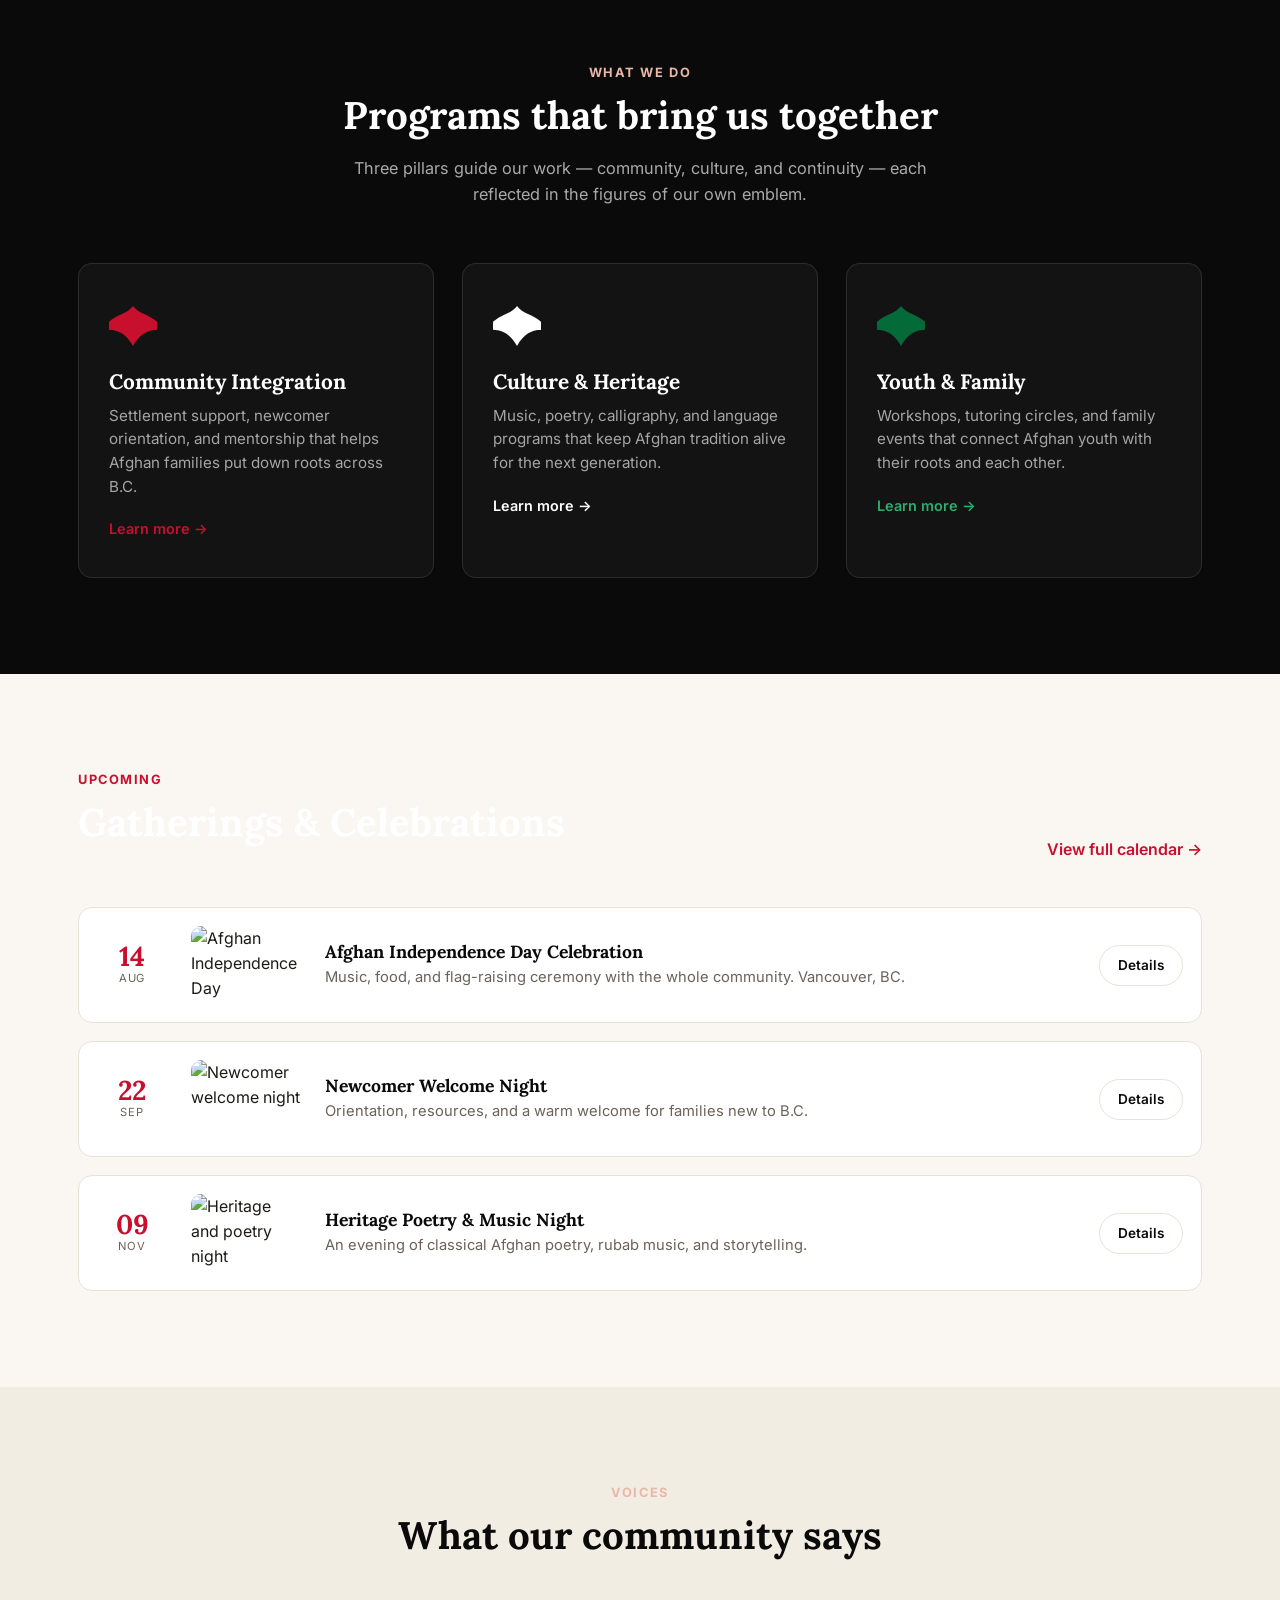
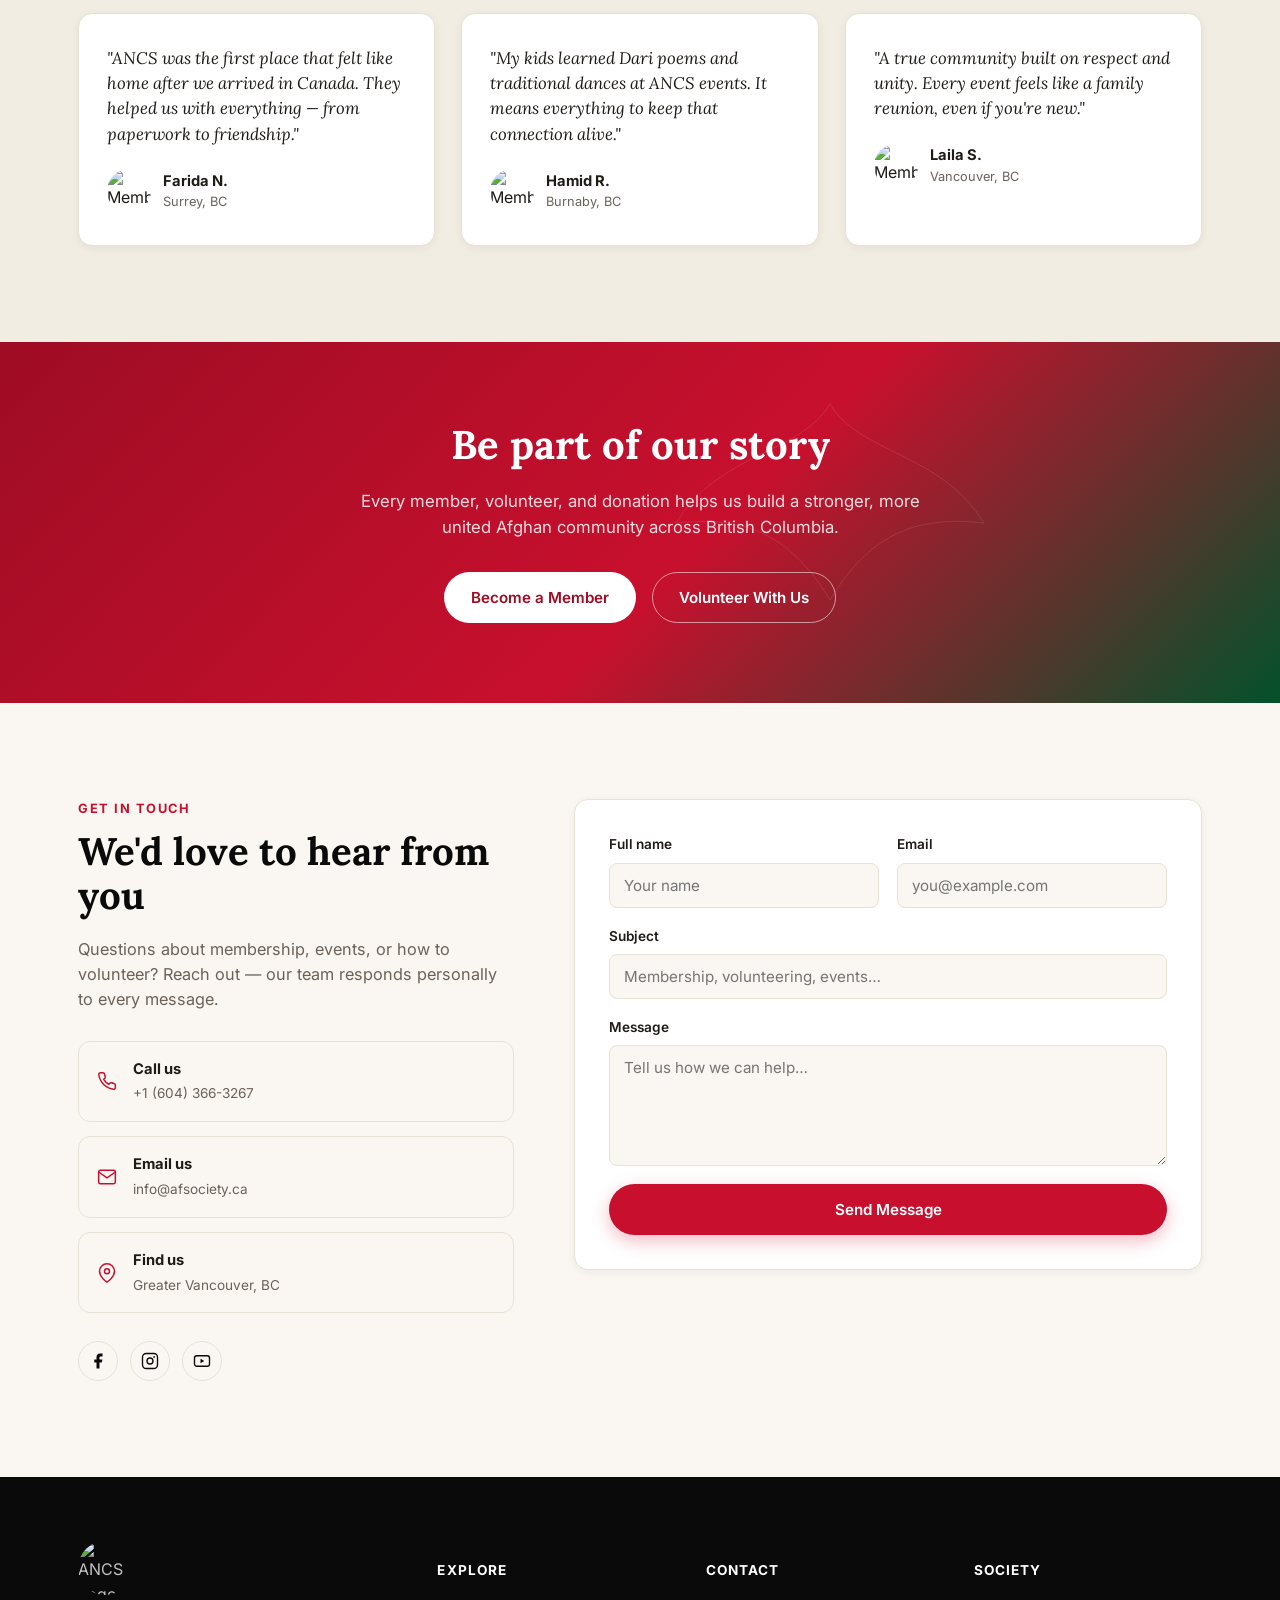
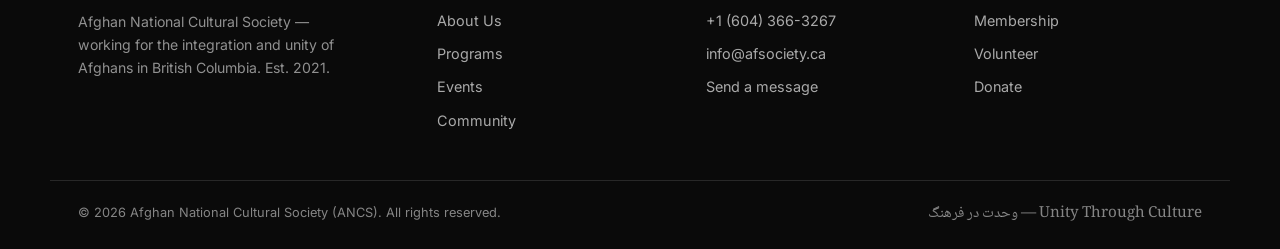
==== commit 541b8cbf: "Update logo image source path in index.html" ====
--- a/index.html
+++ b/index.html
@@ -33,7 +33,7 @@
 <header class="site-header">
   <div class="nav-wrap">
     <a href="#top" class="brand">
-      <img src="assets/logo.png" alt="ANCS Logo" class="brand-mark">
+      <img src="/logo.png" alt="ANCS Logo" class="brand-mark">
       <span class="brand-text">
         <strong>ANCS</strong>
         <small>Afghan National Cultural Society</small>
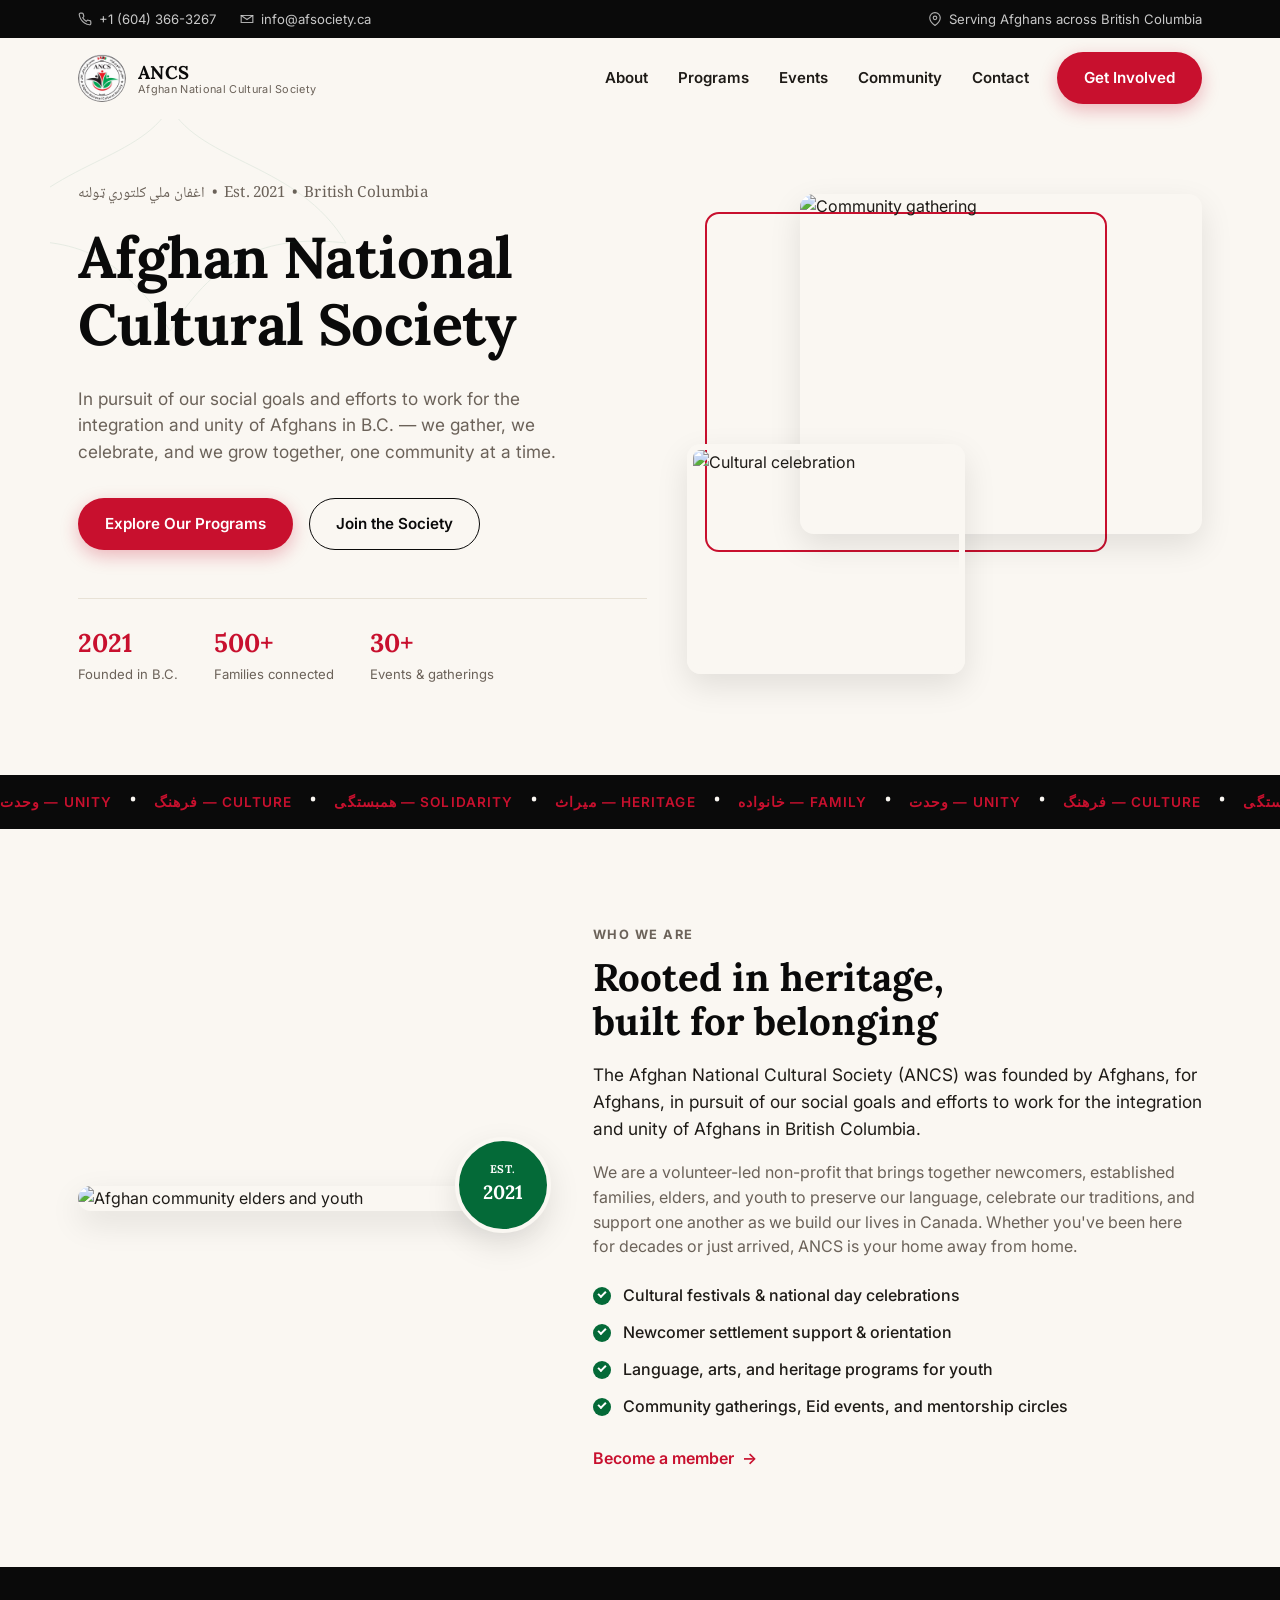
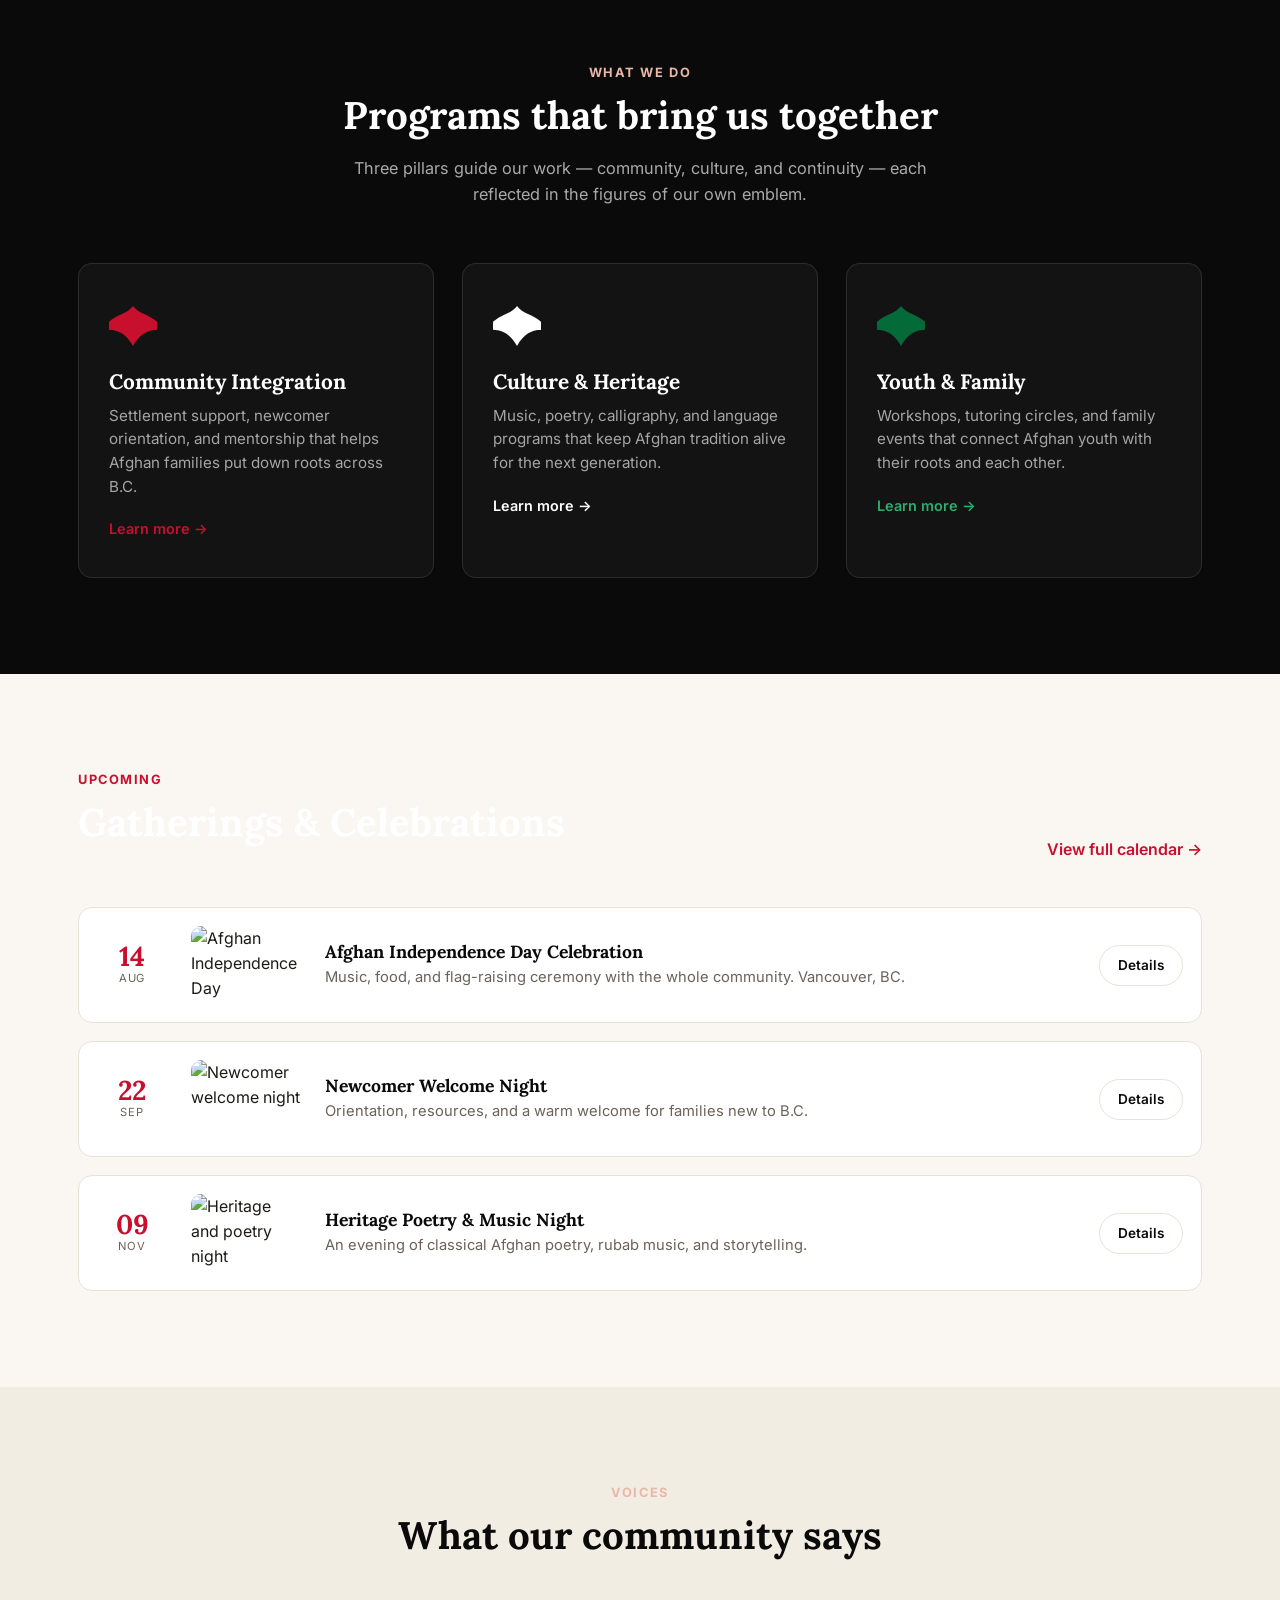
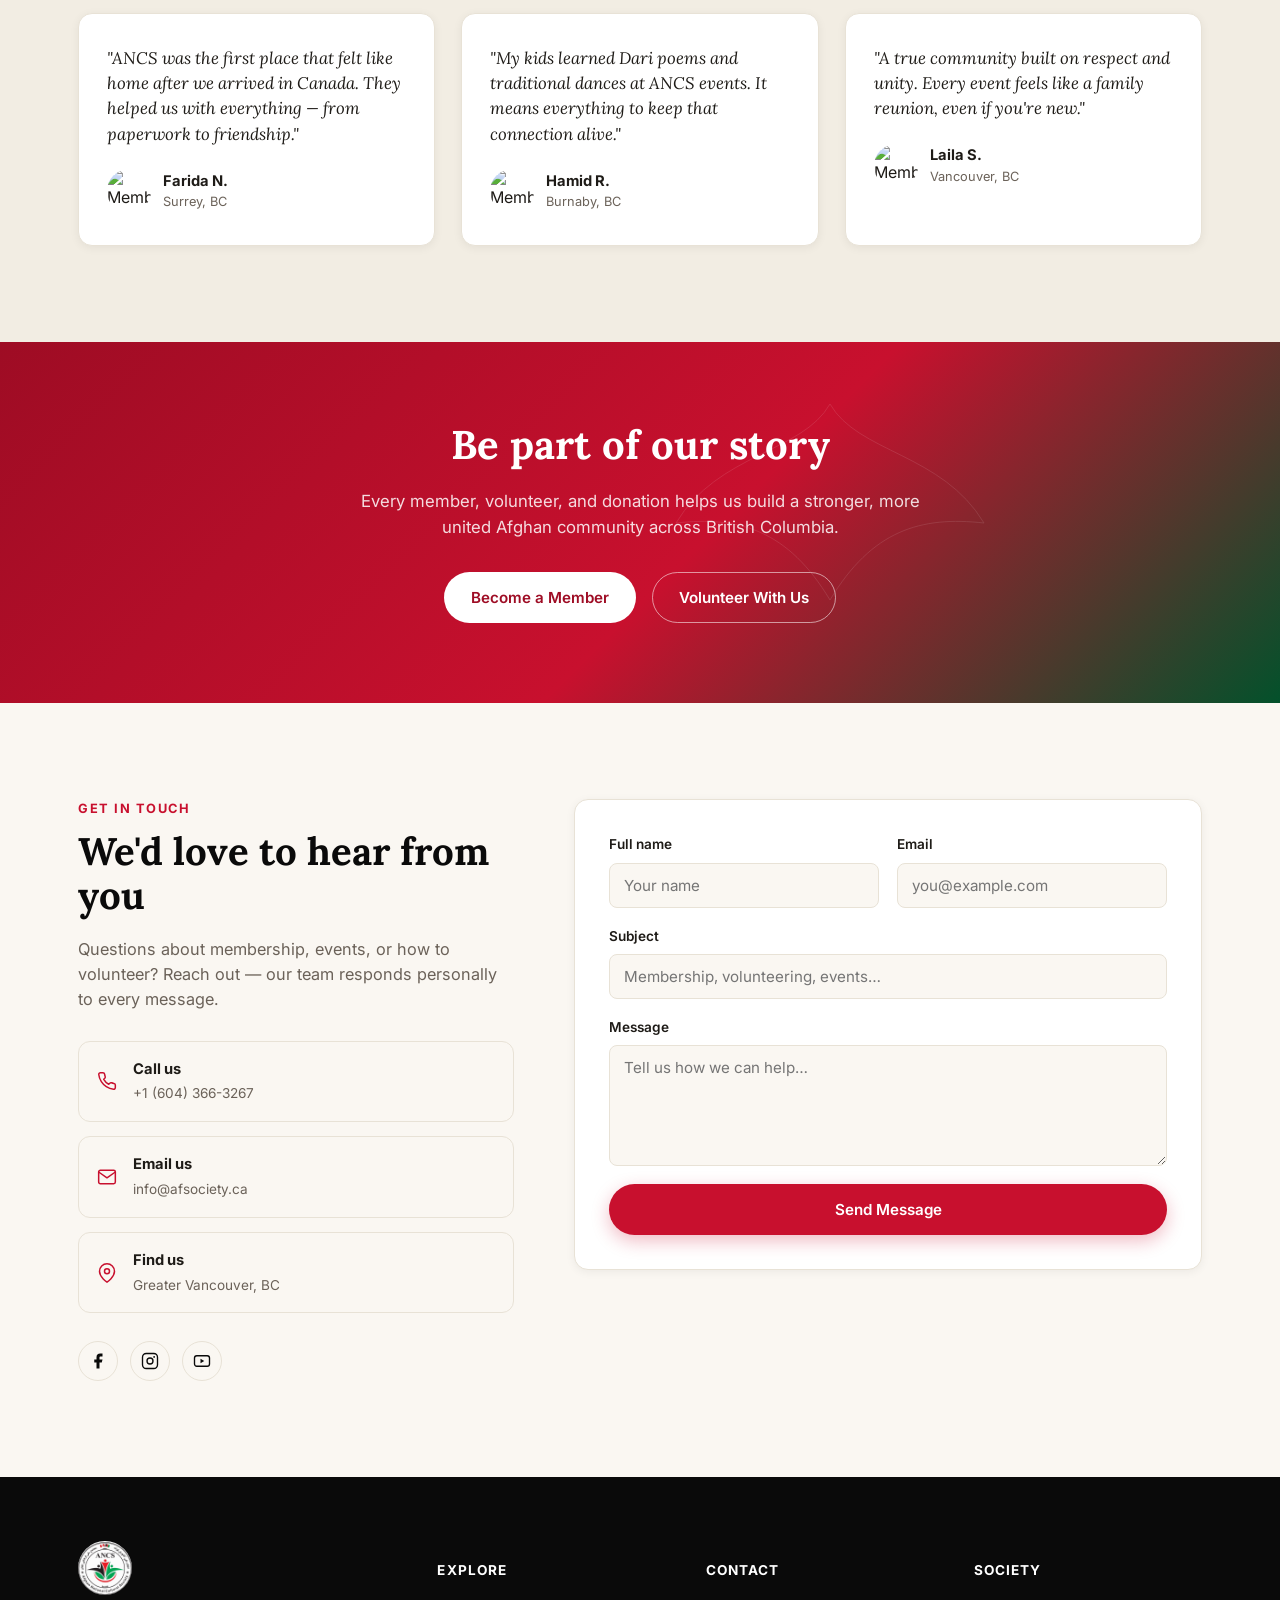
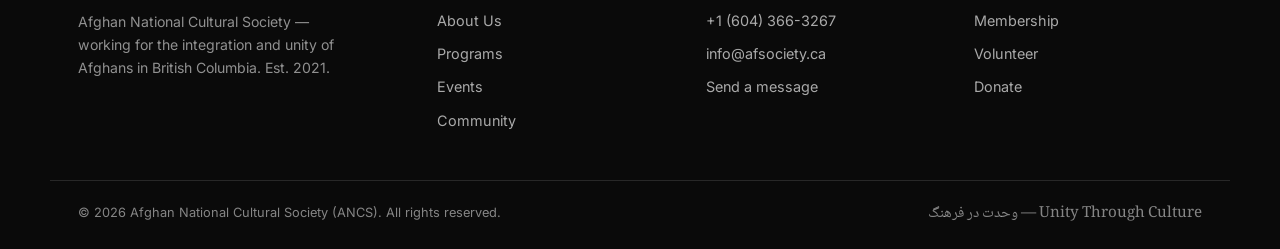
==== commit 3bae9917: "Update logo image source in footer" ====
--- a/index.html
+++ b/index.html
@@ -348,7 +348,7 @@
 <footer class="site-footer">
   <div class="section-inner footer-grid">
     <div class="footer-brand">
-      <img src="assets/logo.png" alt="ANCS Logo">
+      <img src="/logo.png" alt="ANCS Logo">
       <p>Afghan National Cultural Society — working for the integration and unity of Afghans in British Columbia. Est. 2021.</p>
     </div>
     <div class="footer-col">
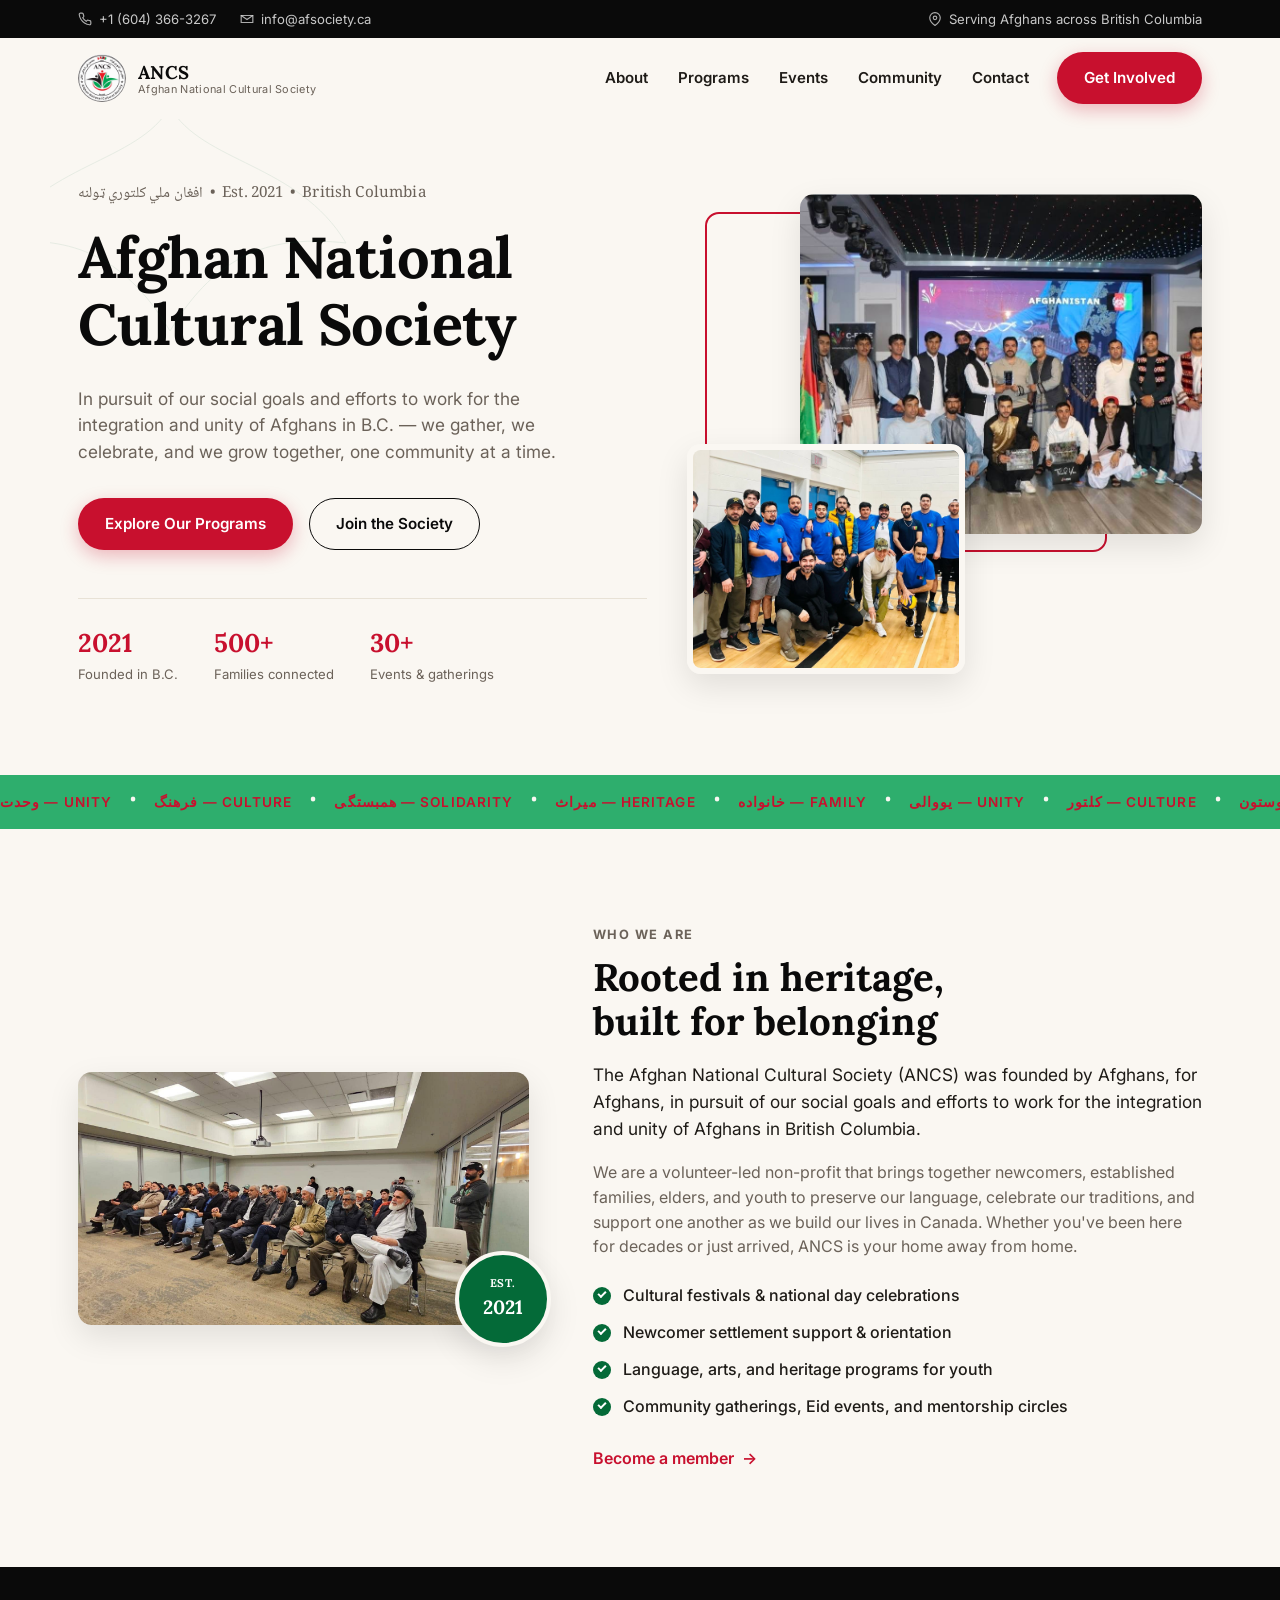
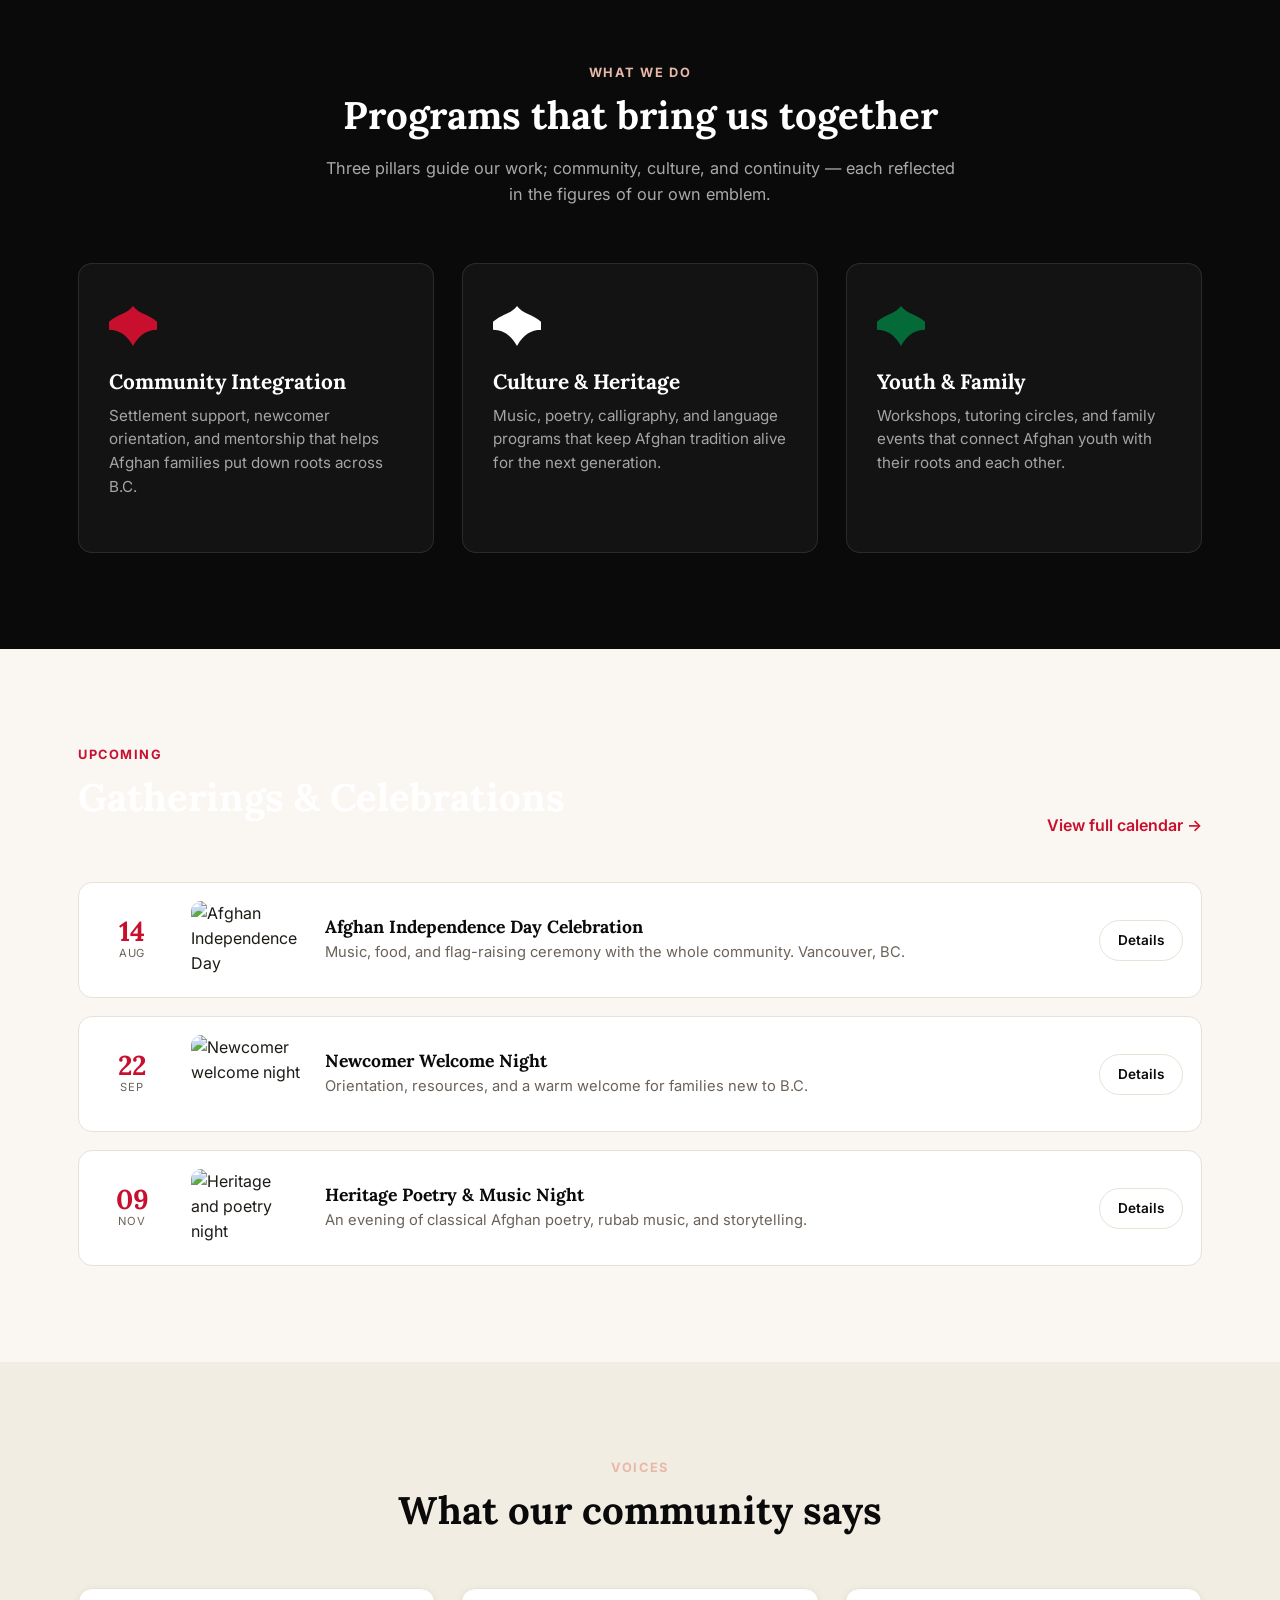
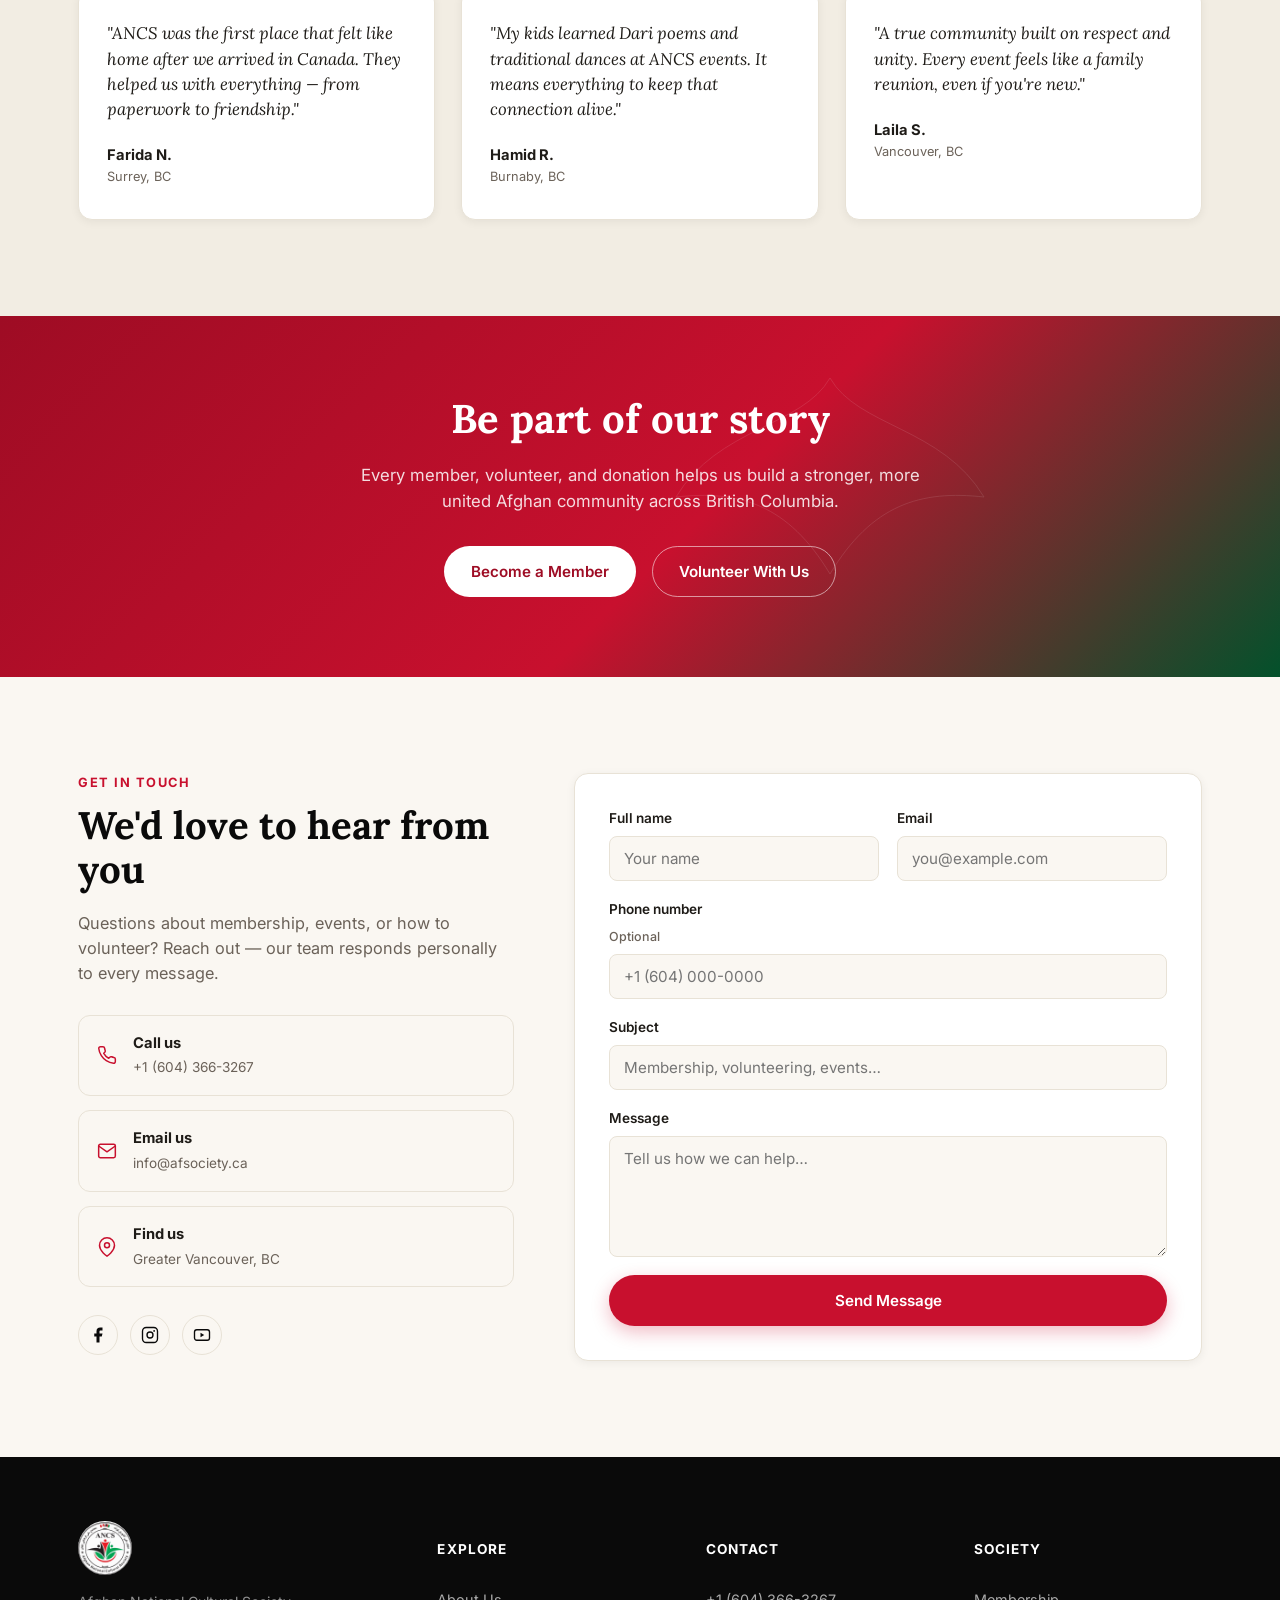
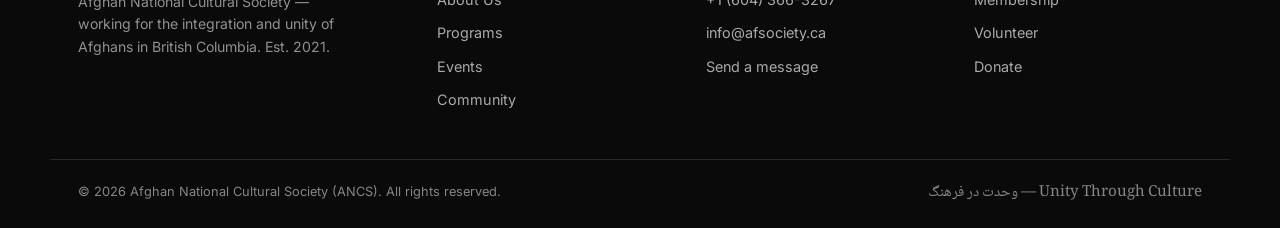
==== commit c6f2fab0: "updates" ====
--- a/index.html
+++ b/index.html
@@ -63,7 +63,7 @@
   </div>
 
   <div class="hero-inner">
-    <p class="eyebrow">اغفان ملي کلتوري ټولنه &nbsp;•&nbsp; Est. 2021 &nbsp;•&nbsp; British Columbia</p>
+    <p class="eyebrow">افغان ملي کلتوري ټولنه &nbsp;•&nbsp; Est. 2021 &nbsp;•&nbsp; British Columbia</p>
     <h1 class="hero-title">Afghan National<br>Cultural Society</h1>
     <p class="hero-lede">
       In pursuit of our social goals and efforts to work for the integration
@@ -92,25 +92,24 @@
   </div>
 
   <div class="hero-art">
-    <img src="https://images.unsplash.com/photo-1583582090693-fb74e9c93538?q=80&w=1200&auto=format&fit=crop" alt="Community gathering" class="hero-img hero-img-1">
-    <img src="https://images.unsplash.com/photo-1530103862676-de8c9debad1d?q=80&w=900&auto=format&fit=crop" alt="Cultural celebration" class="hero-img hero-img-2">
+    <img src="assets/afsociety-pic.jpg" alt="Community gathering" class="hero-img hero-img-1">
+    <img src="assets/afsociety-pic2.jpg" alt="Cultural celebration" class="hero-img hero-img-2">
     <div class="hero-art-frame"></div>
   </div>
 </section>
 
 <!-- ============ MARQUEE STRIP ============ -->
-<div class="strip">
+<div class="strip-line">
   <div class="strip-track">
     <span>وحدت — Unity</span><span>•</span>
     <span>فرهنگ — Culture</span><span>•</span>
     <span>همبستگی — Solidarity</span><span>•</span>
     <span>میراث — Heritage</span><span>•</span>
     <span>خانواده — Family</span><span>•</span>
-    <span>وحدت — Unity</span><span>•</span>
-    <span>فرهنگ — Culture</span><span>•</span>
-    <span>همبستگی — Solidarity</span><span>•</span>
-    <span>میراث — Heritage</span><span>•</span>
-    <span>خانواده — Family</span><span>•</span>
+     <span>یووالی — Unity</span><span>•</span>
+    <span>کلتور — Culture</span><span>•</span>
+    <span>پیوستون — Solidarity</span><span>•</span>
+    <span>کورنۍ — Family</span><span>•</span>
   </div>
 </div>
 
@@ -118,7 +117,7 @@
 <section class="about" id="about">
   <div class="section-inner about-grid">
     <div class="about-media">
-      <img src="https://images.unsplash.com/photo-1542810634-71b3a91d1f0b?q=80&w=900&auto=format&fit=crop" alt="Afghan community elders and youth" loading="lazy">
+      <img src="assets/afsociety-pic3.jpg" alt="Afghan community elders and youth" loading="lazy">
       <div class="about-media-badge">
         <strong>Est.</strong>
         <span>2021</span>
@@ -156,7 +155,7 @@
     <div class="section-head">
       <p class="kicker kicker-light">What We Do</p>
       <h2>Programs that bring us together</h2>
-      <p class="section-sub">Three pillars guide our work — community, culture, and continuity — each reflected in the figures of our own emblem.</p>
+      <p class="section-sub">Three pillars guide our work; community, culture, and continuity — each reflected in the figures of our own emblem.</p>
     </div>
 
     <div class="program-cards">
@@ -166,7 +165,7 @@
         </div>
         <h3>Community Integration</h3>
         <p>Settlement support, newcomer orientation, and mentorship that helps Afghan families put down roots across B.C.</p>
-        <a href="#contact" class="card-link">Learn more →</a>
+        
       </article>
 
       <article class="card card-black">
@@ -175,7 +174,7 @@
         </div>
         <h3>Culture &amp; Heritage</h3>
         <p>Music, poetry, calligraphy, and language programs that keep Afghan tradition alive for the next generation.</p>
-        <a href="#contact" class="card-link">Learn more →</a>
+        
       </article>
 
       <article class="card card-green">
@@ -184,7 +183,7 @@
         </div>
         <h3>Youth &amp; Family</h3>
         <p>Workshops, tutoring circles, and family events that connect Afghan youth with their roots and each other.</p>
-        <a href="#contact" class="card-link">Learn more →</a>
+        
       </article>
     </div>
   </div>
@@ -247,7 +246,6 @@
       <figure class="quote-card">
         <blockquote>"ANCS was the first place that felt like home after we arrived in Canada. They helped us with everything — from paperwork to friendship."</blockquote>
         <figcaption>
-          <img src="https://images.unsplash.com/photo-1607990281513-2c110a25bd8c?q=80&w=150&auto=format&fit=crop" alt="Member portrait">
           <div><strong>Farida N.</strong><span>Surrey, BC</span></div>
         </figcaption>
       </figure>
@@ -255,7 +253,6 @@
       <figure class="quote-card">
         <blockquote>"My kids learned Dari poems and traditional dances at ANCS events. It means everything to keep that connection alive."</blockquote>
         <figcaption>
-          <img src="https://images.unsplash.com/photo-1568602471122-7832951cc4c5?q=80&w=150&auto=format&fit=crop" alt="Member portrait">
           <div><strong>Hamid R.</strong><span>Burnaby, BC</span></div>
         </figcaption>
       </figure>
@@ -263,7 +260,6 @@
       <figure class="quote-card">
         <blockquote>"A true community built on respect and unity. Every event feels like a family reunion, even if you're new."</blockquote>
         <figcaption>
-          <img src="https://images.unsplash.com/photo-1573497019940-1c28c88b4f3e?q=80&w=150&auto=format&fit=crop" alt="Member portrait">
           <div><strong>Laila S.</strong><span>Vancouver, BC</span></div>
         </figcaption>
       </figure>
@@ -312,33 +308,37 @@
       </div>
 
       <div class="social-row">
-        <a href="#" aria-label="Facebook" class="social-btn">
+        <a href="https://www.facebook.com/profile.php?id=100090838821300" aria-label="Facebook" class="social-btn">
           <svg width="18" height="18" viewBox="0 0 24 24" fill="none"><path d="M18 2h-3a5 5 0 0 0-5 5v3H7v4h3v8h4v-8h3l1-4h-4V7a1 1 0 0 1 1-1h3z" fill="currentColor"/></svg>
         </a>
         <a href="#" aria-label="Instagram" class="social-btn">
           <svg width="18" height="18" viewBox="0 0 24 24" fill="none"><rect x="2" y="2" width="20" height="20" rx="5" stroke="currentColor" stroke-width="1.8"/><circle cx="12" cy="12" r="4" stroke="currentColor" stroke-width="1.8"/><circle cx="17.5" cy="6.5" r="1.2" fill="currentColor"/></svg>
         </a>
-        <a href="#" aria-label="YouTube" class="social-btn">
+        <a href="#" aria-label="TikTok" class="social-btn">
           <svg width="18" height="18" viewBox="0 0 24 24" fill="none"><rect x="2" y="5" width="20" height="14" rx="3" stroke="currentColor" stroke-width="1.8"/><path d="M10 9l5 3-5 3z" fill="currentColor"/></svg>
         </a>
       </div>
     </div>
 
-    <form class="contact-form" onsubmit="return false;">
+    <form class="contact-form" action="https://formspree.io/f/mlgywgwe" method="POST">
       <div class="form-row">
         <label>Full name
-          <input type="text" placeholder="Your name" required>
+          <input type="text" name="name" placeholder="Your name" required>
         </label>
         <label>Email
-          <input type="email" placeholder="you@example.com" required>
+          <input type="email" name="email" placeholder="you@example.com" required>
         </label>
       </div>
+      <label>Phone number <span class="optional-text">Optional</span>
+        <input type="tel" name="phone" placeholder="+1 (604) 000-0000">
+      </label>
       <label>Subject
-        <input type="text" placeholder="Membership, volunteering, events…">
+        <input type="text" name="subject" placeholder="Membership, volunteering, events…">
       </label>
       <label>Message
-        <textarea rows="5" placeholder="Tell us how we can help…" required></textarea>
+        <textarea name="message" rows="5" placeholder="Tell us how we can help…" required></textarea>
       </label>
+      <p class="form-status" aria-live="polite"></p>
       <button type="submit" class="btn btn-primary btn-block">Send Message</button>
     </form>
   </div>
@@ -406,6 +406,44 @@
     });
   }, { threshold: 0.15 });
   revealEls.forEach(el => { el.classList.add('reveal'); io.observe(el); });
+
+  // Contact form submit
+  const contactForm = document.querySelector('.contact-form');
+  const formStatus = document.querySelector('.form-status');
+
+  contactForm.addEventListener('submit', async (event) => {
+    event.preventDefault();
+
+    const submitButton = contactForm.querySelector('button[type="submit"]');
+    const formData = new FormData(contactForm);
+
+    submitButton.disabled = true;
+    submitButton.textContent = 'Sending...';
+    formStatus.className = 'form-status';
+    formStatus.textContent = '';
+
+    try {
+      const response = await fetch(contactForm.action, {
+        method: 'POST',
+        body: formData,
+        headers: { Accept: 'application/json' }
+      });
+
+      if (!response.ok) {
+        throw new Error('Form submission failed');
+      }
+
+      contactForm.reset();
+      formStatus.className = 'form-status form-status-success';
+      formStatus.textContent = 'We have received your message and will get back to you shortly.';
+    } catch (error) {
+      formStatus.className = 'form-status form-status-error';
+      formStatus.textContent = 'Something went wrong. Please try again or email us directly at info@afsociety.ca.';
+    } finally {
+      submitButton.disabled = false;
+      submitButton.textContent = 'Send Message';
+    }
+  });
 </script>
 </body>
 </html>
--- a/styles.css
+++ b/styles.css
@@ -220,6 +220,10 @@
   background: var(--ink); color: var(--canvas);
   overflow:hidden; white-space:nowrap; padding: 14px 0;
 }
+.strip-line{
+  background: #2EAE6D; color: var(--canvas);
+  overflow:hidden; white-space:nowrap; padding: 14px 0;
+}
 .strip-track{
   display:inline-flex; gap: 18px; font-family: var(--font-ar);
   font-size:1.05rem; animation: scrollStrip 32s linear infinite;
@@ -416,6 +420,36 @@
 }
 .contact-form input:focus, .contact-form textarea:focus{
   outline:none; border-color: var(--green); box-shadow: 0 0 0 3px rgba(4,106,56,0.12);
+}
+.optional-text{
+  color: var(--muted);
+  font-weight:500;
+  font-size:0.78rem;
+}
+.form-status{
+  display:none;
+  margin:0;
+  padding:12px 14px;
+  border-radius:8px;
+  font-size:0.9rem;
+  font-weight:600;
+}
+.form-status-success{
+  display:block;
+  background: rgba(4,106,56,0.1);
+  color: var(--green-deep);
+  border:1px solid rgba(4,106,56,0.22);
+}
+.form-status-error{
+  display:block;
+  background: rgba(200,16,46,0.08);
+  color: var(--red-deep);
+  border:1px solid rgba(200,16,46,0.2);
+}
+.contact-form button:disabled{
+  opacity:0.72;
+  cursor:not-allowed;
+  transform:none;
 }
 
 @media (max-width: 900px){
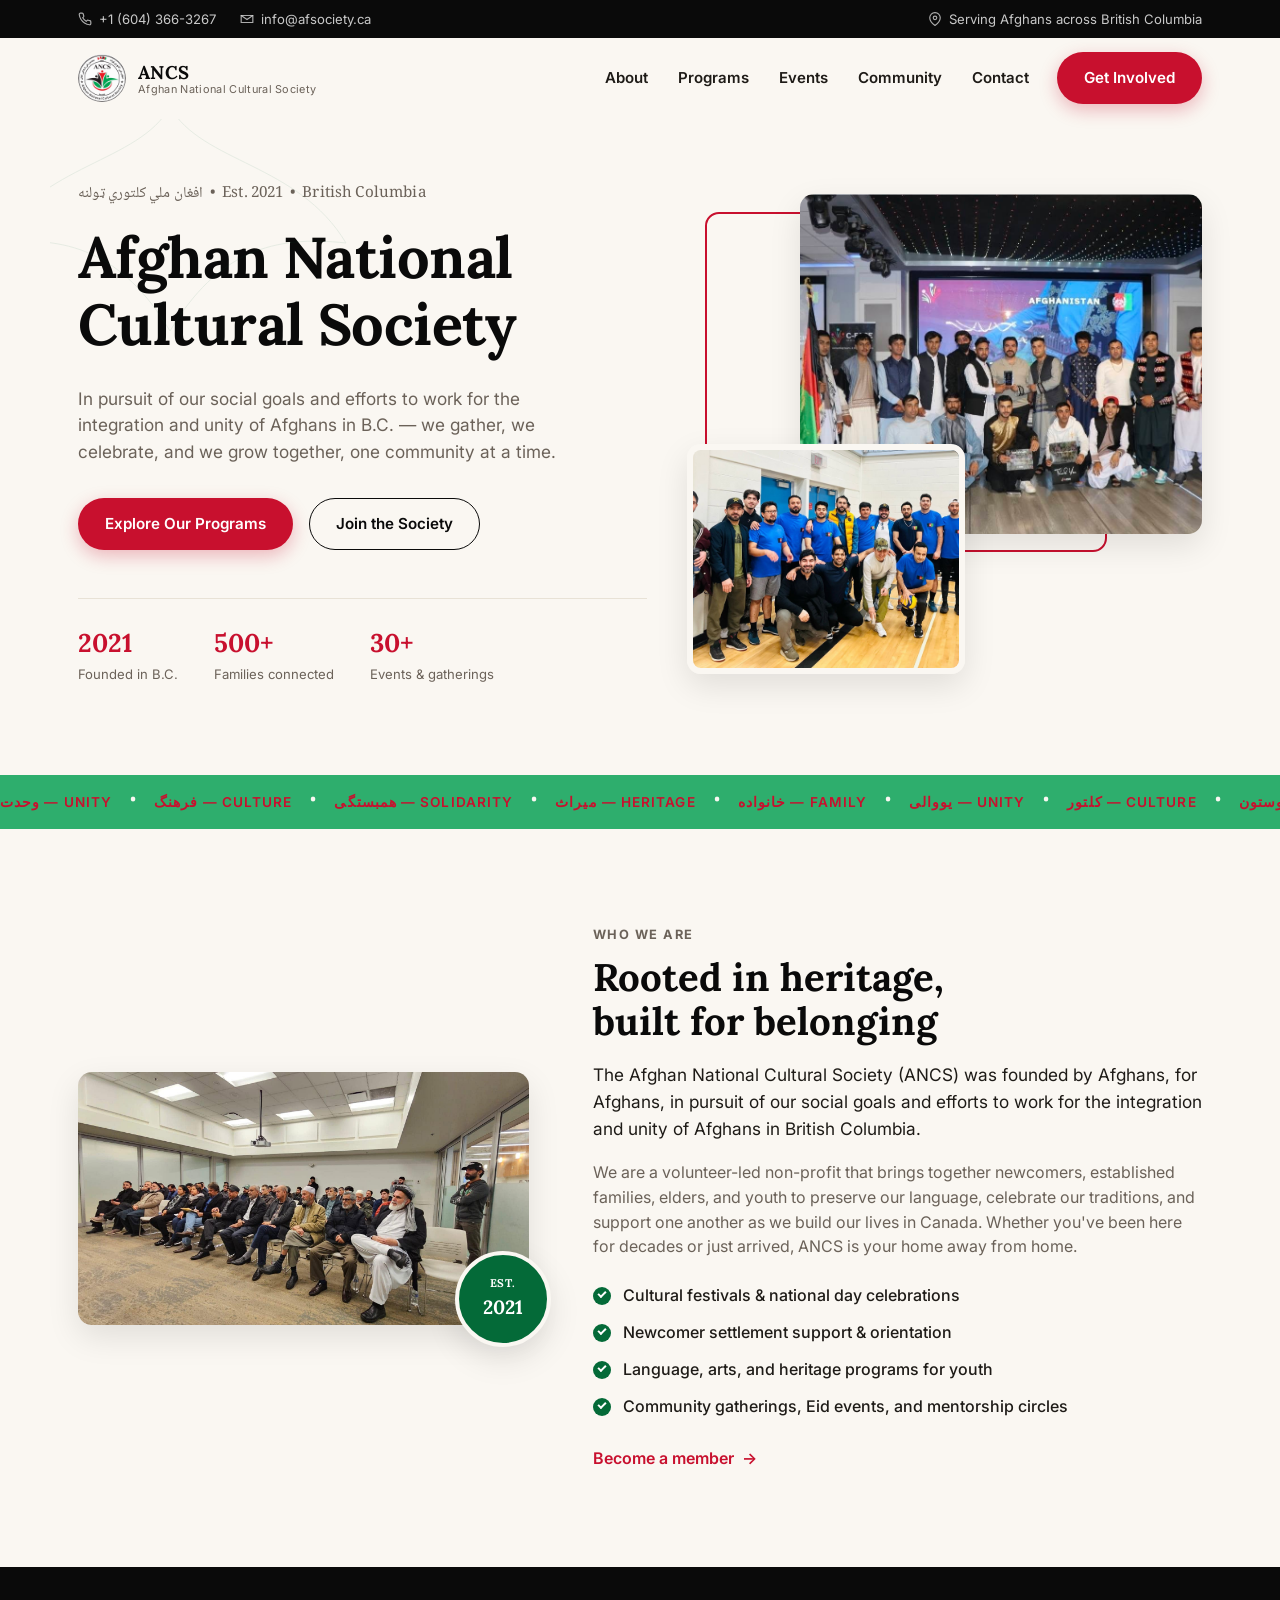
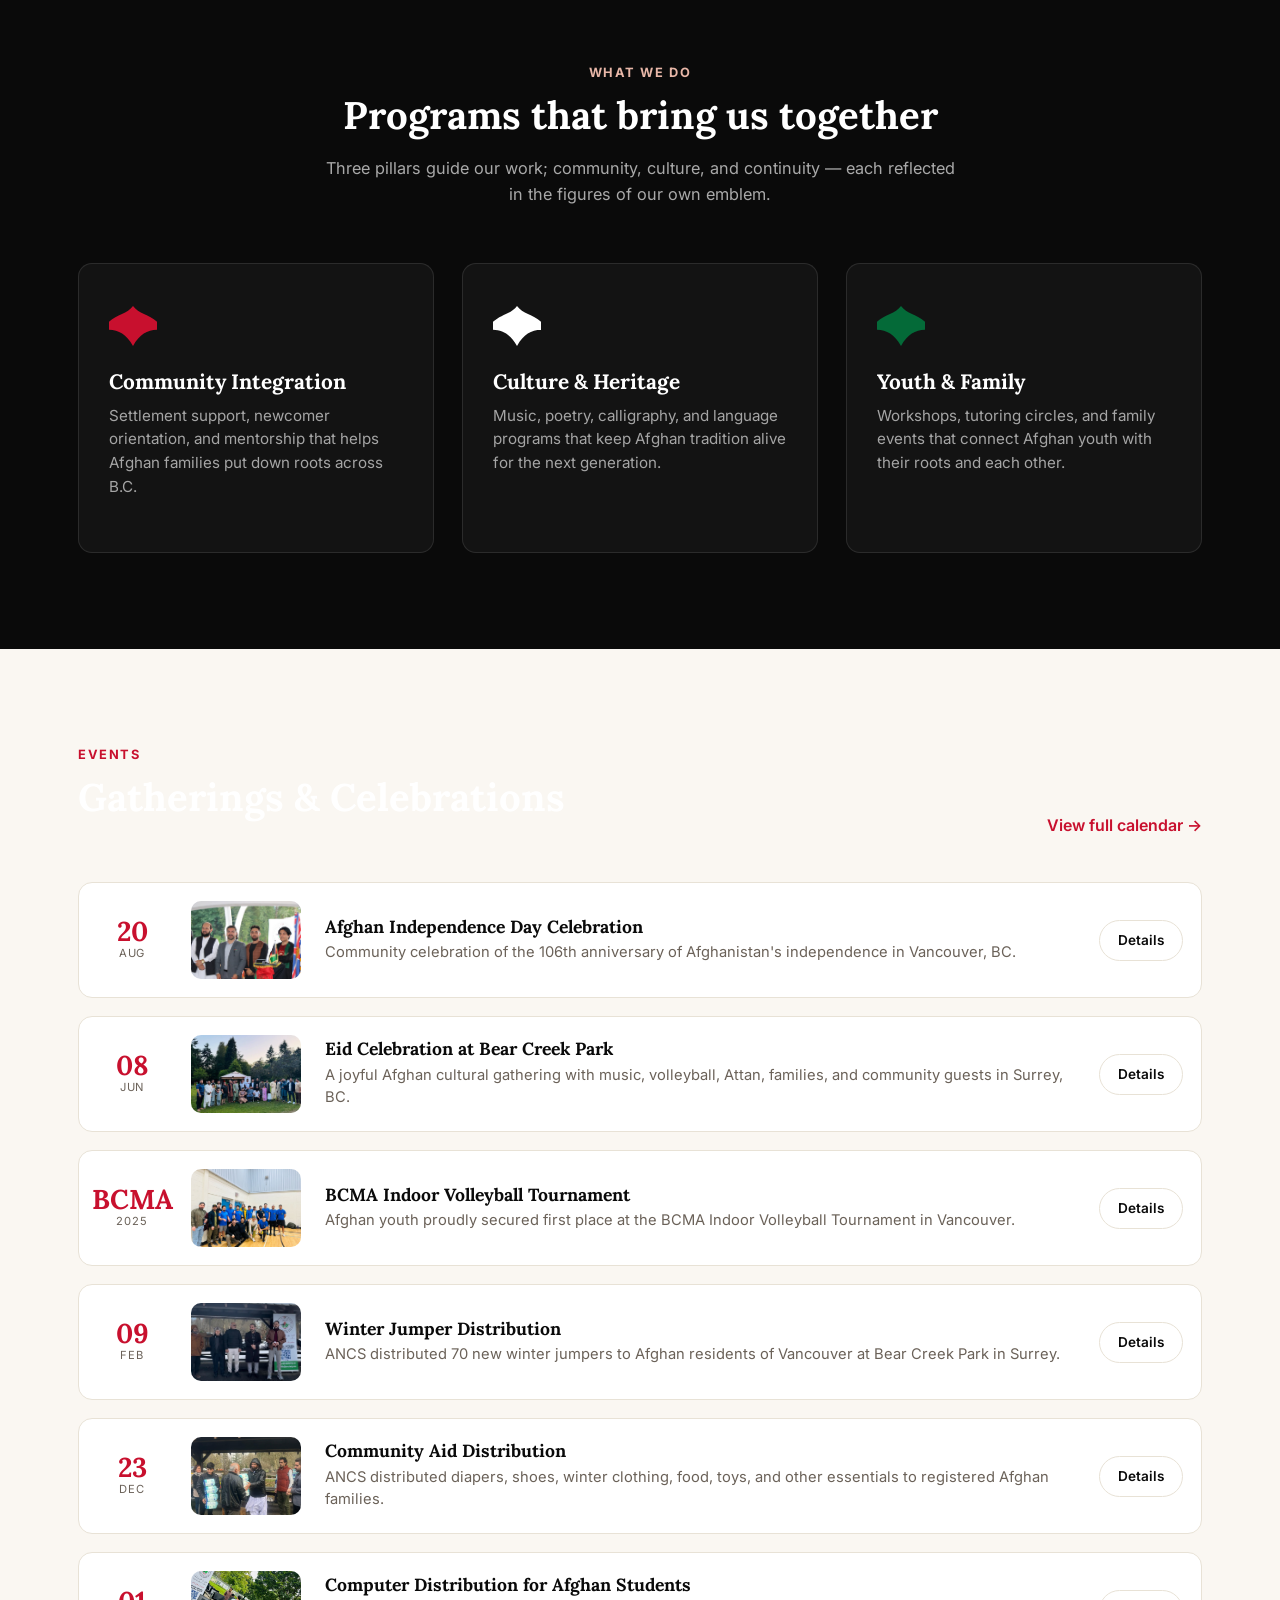
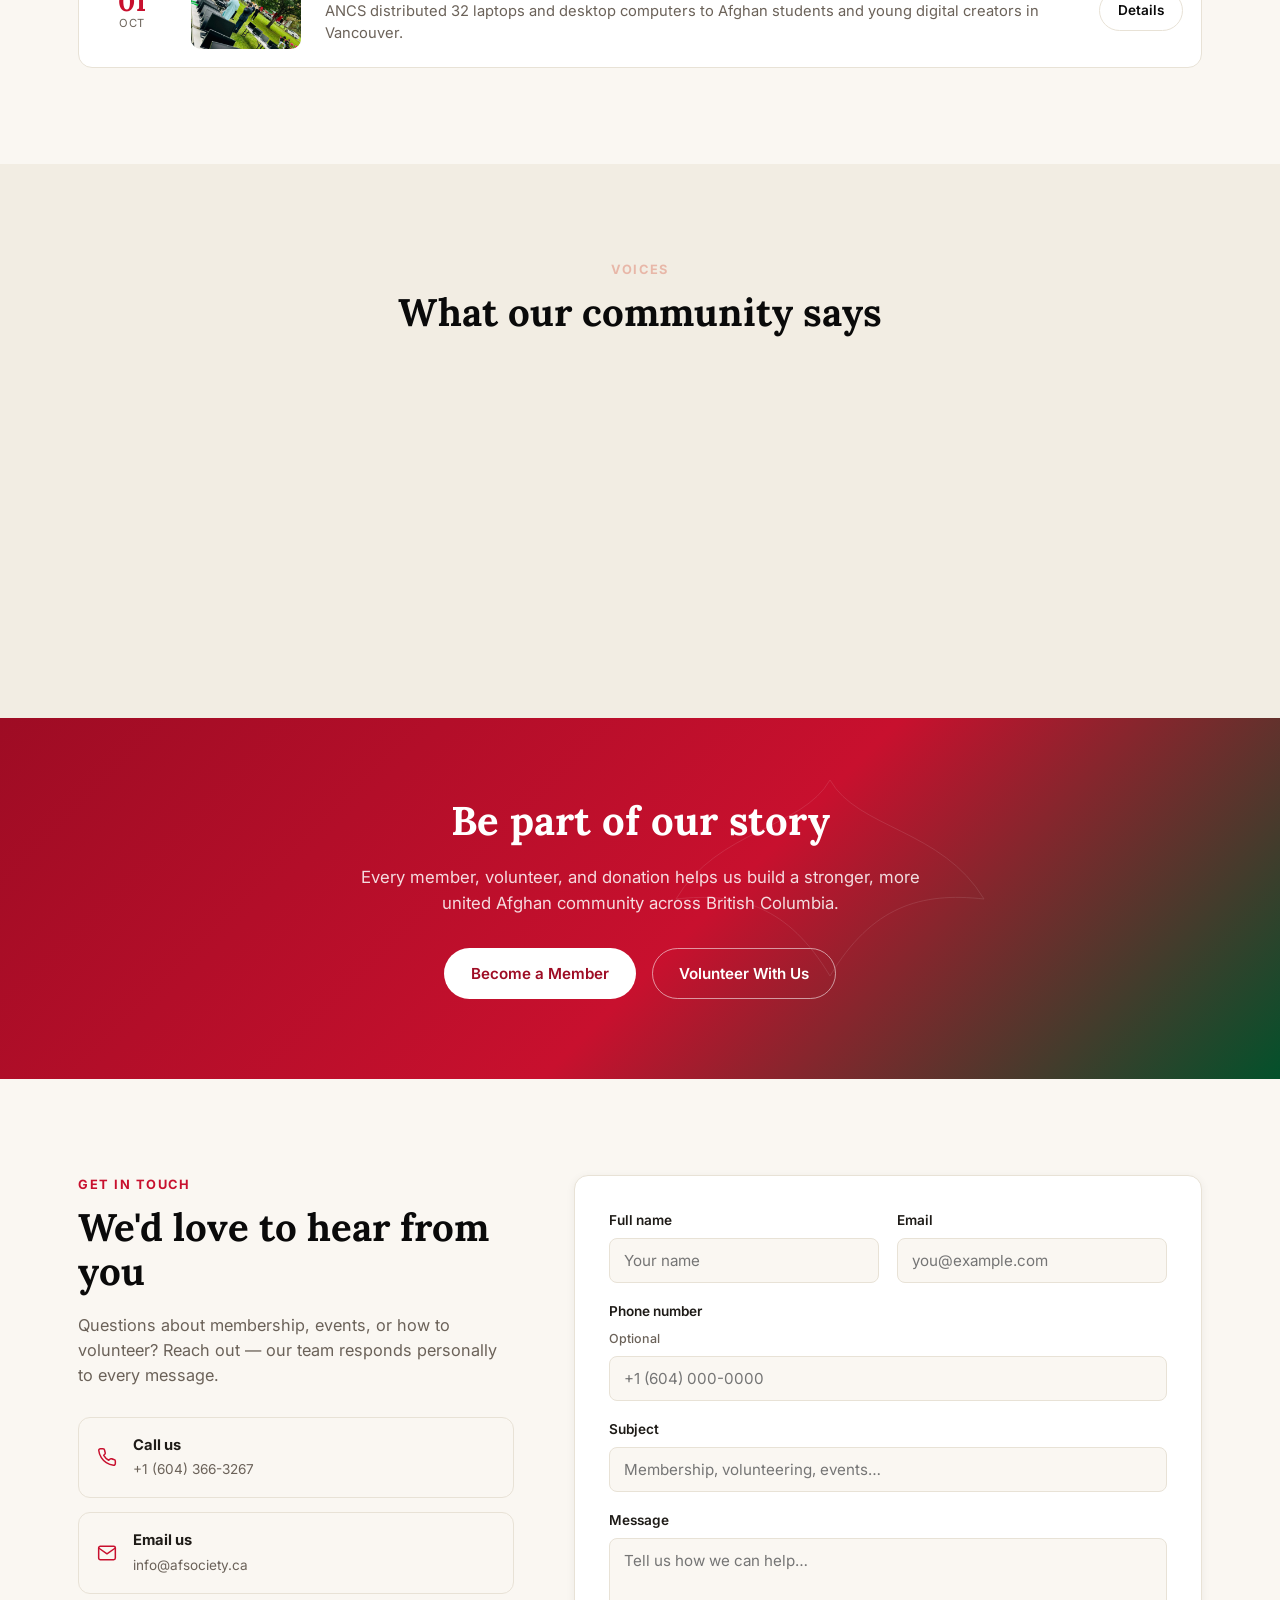
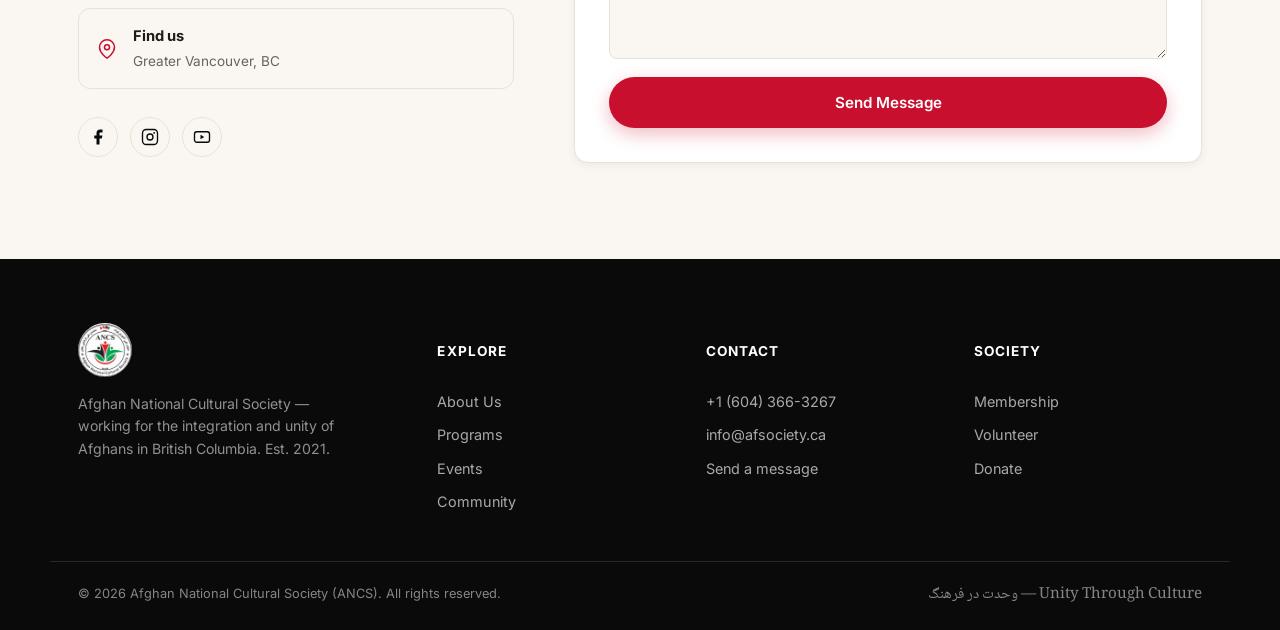
==== commit 3447fcfd: "added events" ====
--- a/index.html
+++ b/index.html
@@ -194,7 +194,7 @@
   <div class="section-inner">
     <div class="section-head section-head-row">
       <div>
-        <p class="kicker">Upcoming</p>
+        <p class="kicker">Events</p>
         <h2>Gatherings &amp; Celebrations</h2>
       </div>
       <a href="#contact" class="text-link">View full calendar →</a>
@@ -202,33 +202,63 @@
 
     <div class="event-list">
       <article class="event-row">
-        <div class="event-date"><span>14</span><small>Aug</small></div>
-        <img src="https://images.unsplash.com/photo-1492684223066-81342ee5ff30?q=80&w=400&auto=format&fit=crop" alt="Afghan Independence Day celebration" loading="lazy">
+        <div class="event-date"><span>20</span><small>Aug</small></div>
+        <img src="assets/Afg-indepence-day/pic1.jpg" alt="Afghan Independence Day celebration" loading="lazy">
         <div class="event-info">
           <h3>Afghan Independence Day Celebration</h3>
-          <p>Music, food, and flag-raising ceremony with the whole community. Vancouver, BC.</p>
-        </div>
-        <a href="#contact" class="btn btn-outline btn-sm">Details</a>
-      </article>
-
-      <article class="event-row">
-        <div class="event-date"><span>22</span><small>Sep</small></div>
-        <img src="https://images.unsplash.com/photo-1556125574-d7f27ec36a06?q=80&w=400&auto=format&fit=crop" alt="Newcomer welcome night" loading="lazy">
-        <div class="event-info">
-          <h3>Newcomer Welcome Night</h3>
-          <p>Orientation, resources, and a warm welcome for families new to B.C.</p>
-        </div>
-        <a href="#contact" class="btn btn-outline btn-sm">Details</a>
-      </article>
-
-      <article class="event-row">
-        <div class="event-date"><span>09</span><small>Nov</small></div>
-        <img src="https://images.unsplash.com/photo-1514525253161-7a46d19cd819?q=80&w=400&auto=format&fit=crop" alt="Heritage and poetry night" loading="lazy">
-        <div class="event-info">
-          <h3>Heritage Poetry &amp; Music Night</h3>
-          <p>An evening of classical Afghan poetry, rubab music, and storytelling.</p>
-        </div>
-        <a href="#contact" class="btn btn-outline btn-sm">Details</a>
+          <p>Community celebration of the 106th anniversary of Afghanistan's independence in Vancouver, BC.</p>
+        </div>
+        <a href="afghan-independence-day-2025.html" class="btn btn-outline btn-sm">Details</a>
+      </article>
+
+      <article class="event-row">
+        <div class="event-date"><span>08</span><small>Jun</small></div>
+        <img src="assets/eid-celebration/pic1.jpg" alt="Eid celebration at Bear Creek Park" loading="lazy">
+        <div class="event-info">
+          <h3>Eid Celebration at Bear Creek Park</h3>
+          <p>A joyful Afghan cultural gathering with music, volleyball, Attan, families, and community guests in Surrey, BC.</p>
+        </div>
+        <a href="eid-celebration-2025.html" class="btn btn-outline btn-sm">Details</a>
+      </article>
+
+      <article class="event-row">
+        <div class="event-date"><span>BCMA</span><small>2025</small></div>
+        <img src="assets/volleyball-event/pic1.jpg" alt="Afghan volleyball team at BCMA Indoor Volleyball Tournament" loading="lazy">
+        <div class="event-info">
+          <h3>BCMA Indoor Volleyball Tournament</h3>
+          <p>Afghan youth proudly secured first place at the BCMA Indoor Volleyball Tournament in Vancouver.</p>
+        </div>
+        <a href="bcma-volleyball-tournament-2025.html" class="btn btn-outline btn-sm">Details</a>
+      </article>
+
+      <article class="event-row">
+        <div class="event-date"><span>09</span><small>Feb</small></div>
+        <img src="assets/winter-jumpers/pic1.jpg" alt="Winter jumper distribution at Bear Creek Park" loading="lazy">
+        <div class="event-info">
+          <h3>Winter Jumper Distribution</h3>
+          <p>ANCS distributed 70 new winter jumpers to Afghan residents of Vancouver at Bear Creek Park in Surrey.</p>
+        </div>
+        <a href="winter-jumper-distribution-2025.html" class="btn btn-outline btn-sm">Details</a>
+      </article>
+
+      <article class="event-row">
+        <div class="event-date"><span>23</span><small>Dec</small></div>
+        <img src="assets/distribution/pic1.jpg" alt="Community aid distribution at Bear Creek Park" loading="lazy">
+        <div class="event-info">
+          <h3>Community Aid Distribution</h3>
+          <p>ANCS distributed diapers, shoes, winter clothing, food, toys, and other essentials to registered Afghan families.</p>
+        </div>
+        <a href="community-aid-distribution-2024.html" class="btn btn-outline btn-sm">Details</a>
+      </article>
+
+      <article class="event-row">
+        <div class="event-date"><span>01</span><small>Oct</small></div>
+        <img src="assets/computer-distribution/pic1.jpg" alt="Computer distribution for Afghan students" loading="lazy">
+        <div class="event-info">
+          <h3>Computer Distribution for Afghan Students</h3>
+          <p>ANCS distributed 32 laptops and desktop computers to Afghan students and young digital creators in Vancouver.</p>
+        </div>
+        <a href="computer-distribution-2024.html" class="btn btn-outline btn-sm">Details</a>
       </article>
     </div>
   </div>
--- a/styles.css
+++ b/styles.css
@@ -338,6 +338,76 @@
   .event-row{ grid-template-columns: 60px 1fr; grid-template-rows:auto auto; }
   .event-row img{ display:none; }
   .event-row .btn{ grid-column: 2; justify-self:start; }
+}
+
+/* ===========================================================
+   EVENT DETAIL
+   =========================================================== */
+.event-detail-hero{
+  padding: 72px 0 54px;
+  background: #fff;
+  border-bottom: 1px solid var(--line);
+}
+.event-detail-hero-inner{ max-width: 860px; }
+.event-detail-hero .text-link{ display:inline-block; margin-bottom:28px; }
+.event-detail-hero h1{
+  font-size: clamp(2.2rem, 4.2vw, 3.6rem);
+  margin-bottom:18px;
+}
+.event-detail-hero p:not(.kicker){
+  color: var(--muted);
+  font-size:1.08rem;
+  max-width:720px;
+}
+.event-detail-content{ padding: 72px 0; }
+.event-detail-grid{
+  display:grid;
+  grid-template-columns: 1fr 1fr;
+  gap:32px;
+  align-items:start;
+}
+.event-story{
+  background:#fff;
+  border:1px solid var(--line);
+  border-radius: var(--radius);
+  padding:32px;
+  box-shadow: var(--shadow-sm);
+}
+.event-story h2{ font-size:1.55rem; }
+.event-story p{ color: var(--muted); margin:0 0 16px; }
+.event-story p:last-child{ margin-bottom:0; }
+.event-detail-grid .event-story:last-child:nth-child(odd){ grid-column:1 / -1; }
+.event-story-pashto{
+  font-family: var(--font-ar);
+  font-size:1.05rem;
+  line-height:1.9;
+}
+.event-story-pashto h2,
+.event-story-pashto .kicker{ font-family: var(--font-ar); }
+.event-gallery-section{ padding: 0 0 96px; }
+.event-gallery{
+  display:grid;
+  grid-template-columns: repeat(3, 1fr);
+  gap:14px;
+}
+.event-gallery img{
+  width:100%;
+  aspect-ratio: 4 / 3;
+  object-fit:cover;
+  border-radius:10px;
+  border:1px solid var(--line);
+  background:#fff;
+}
+
+@media (max-width: 900px){
+  .event-detail-grid{ grid-template-columns:1fr; }
+  .event-gallery{ grid-template-columns: repeat(2, 1fr); }
+}
+
+@media (max-width: 560px){
+  .event-detail-hero{ padding-top:48px; }
+  .event-story{ padding:24px; }
+  .event-gallery{ grid-template-columns:1fr; }
 }
 
 /* ===========================================================
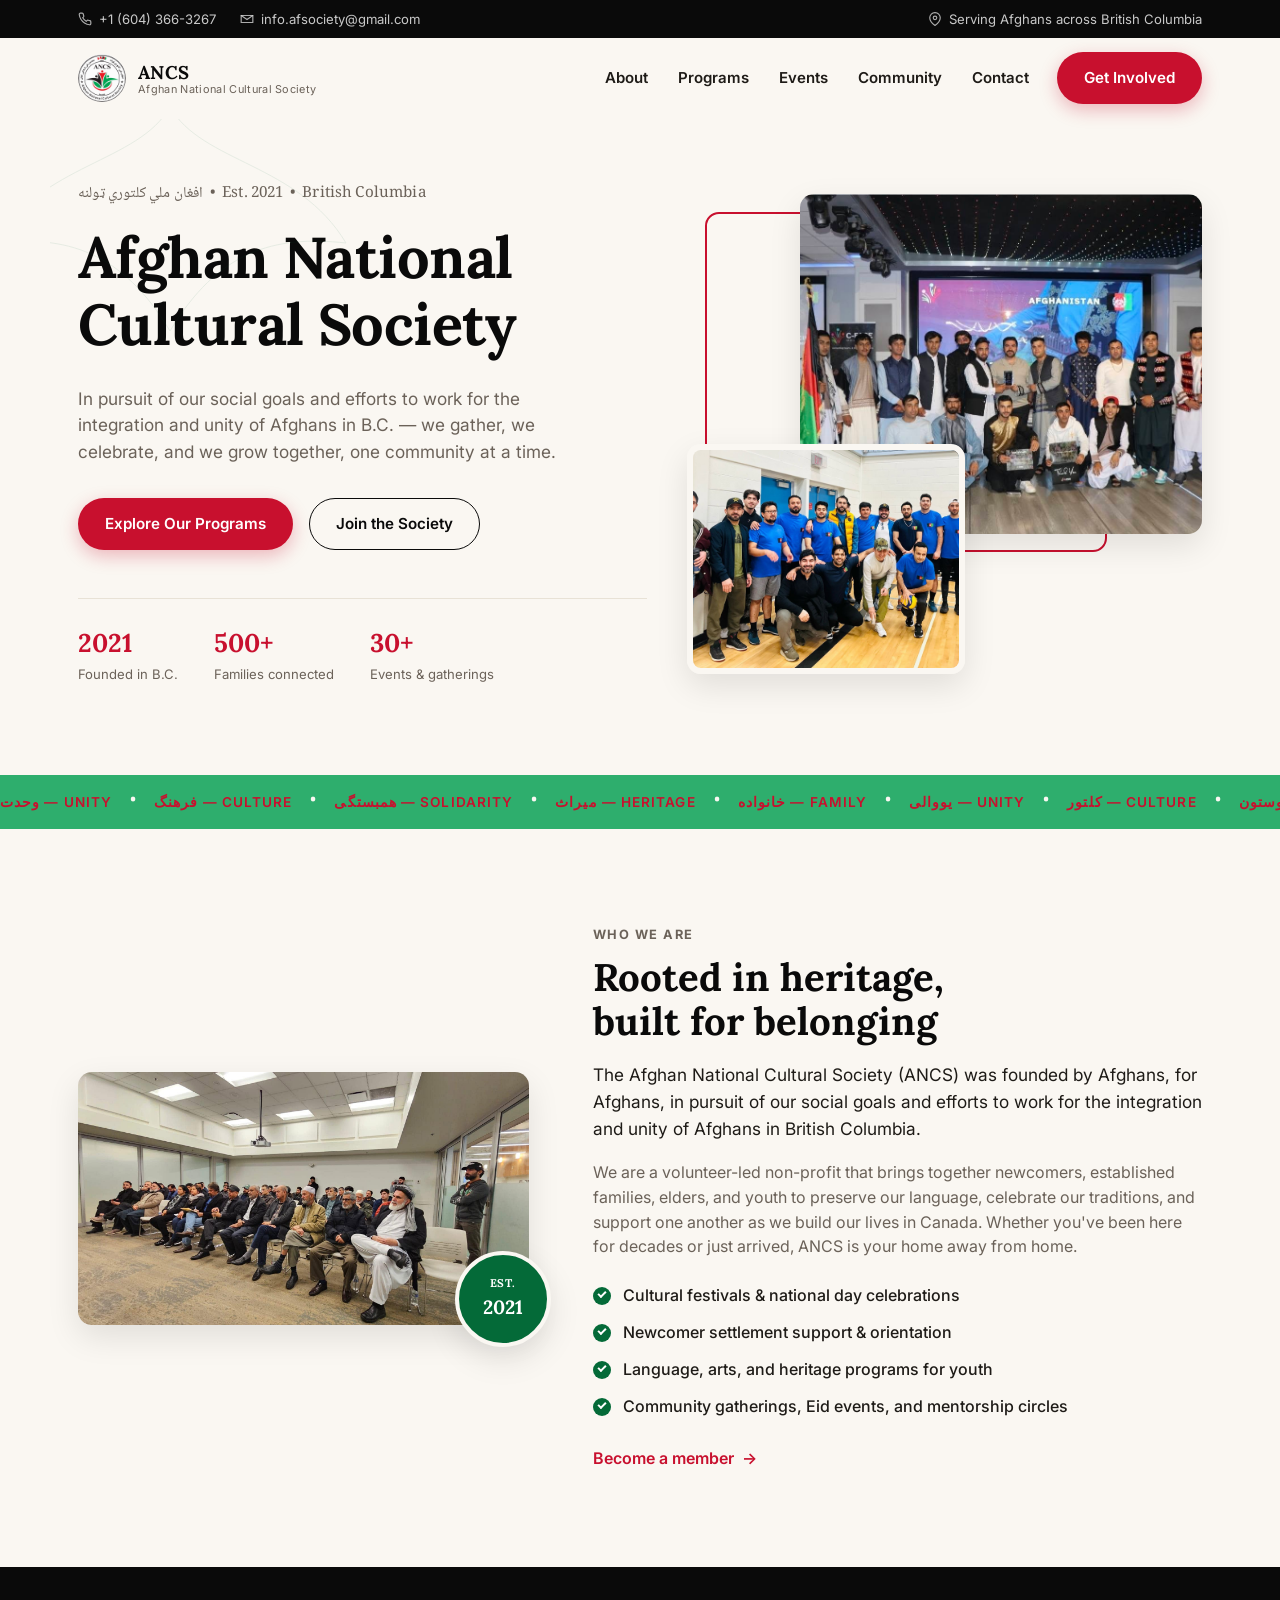
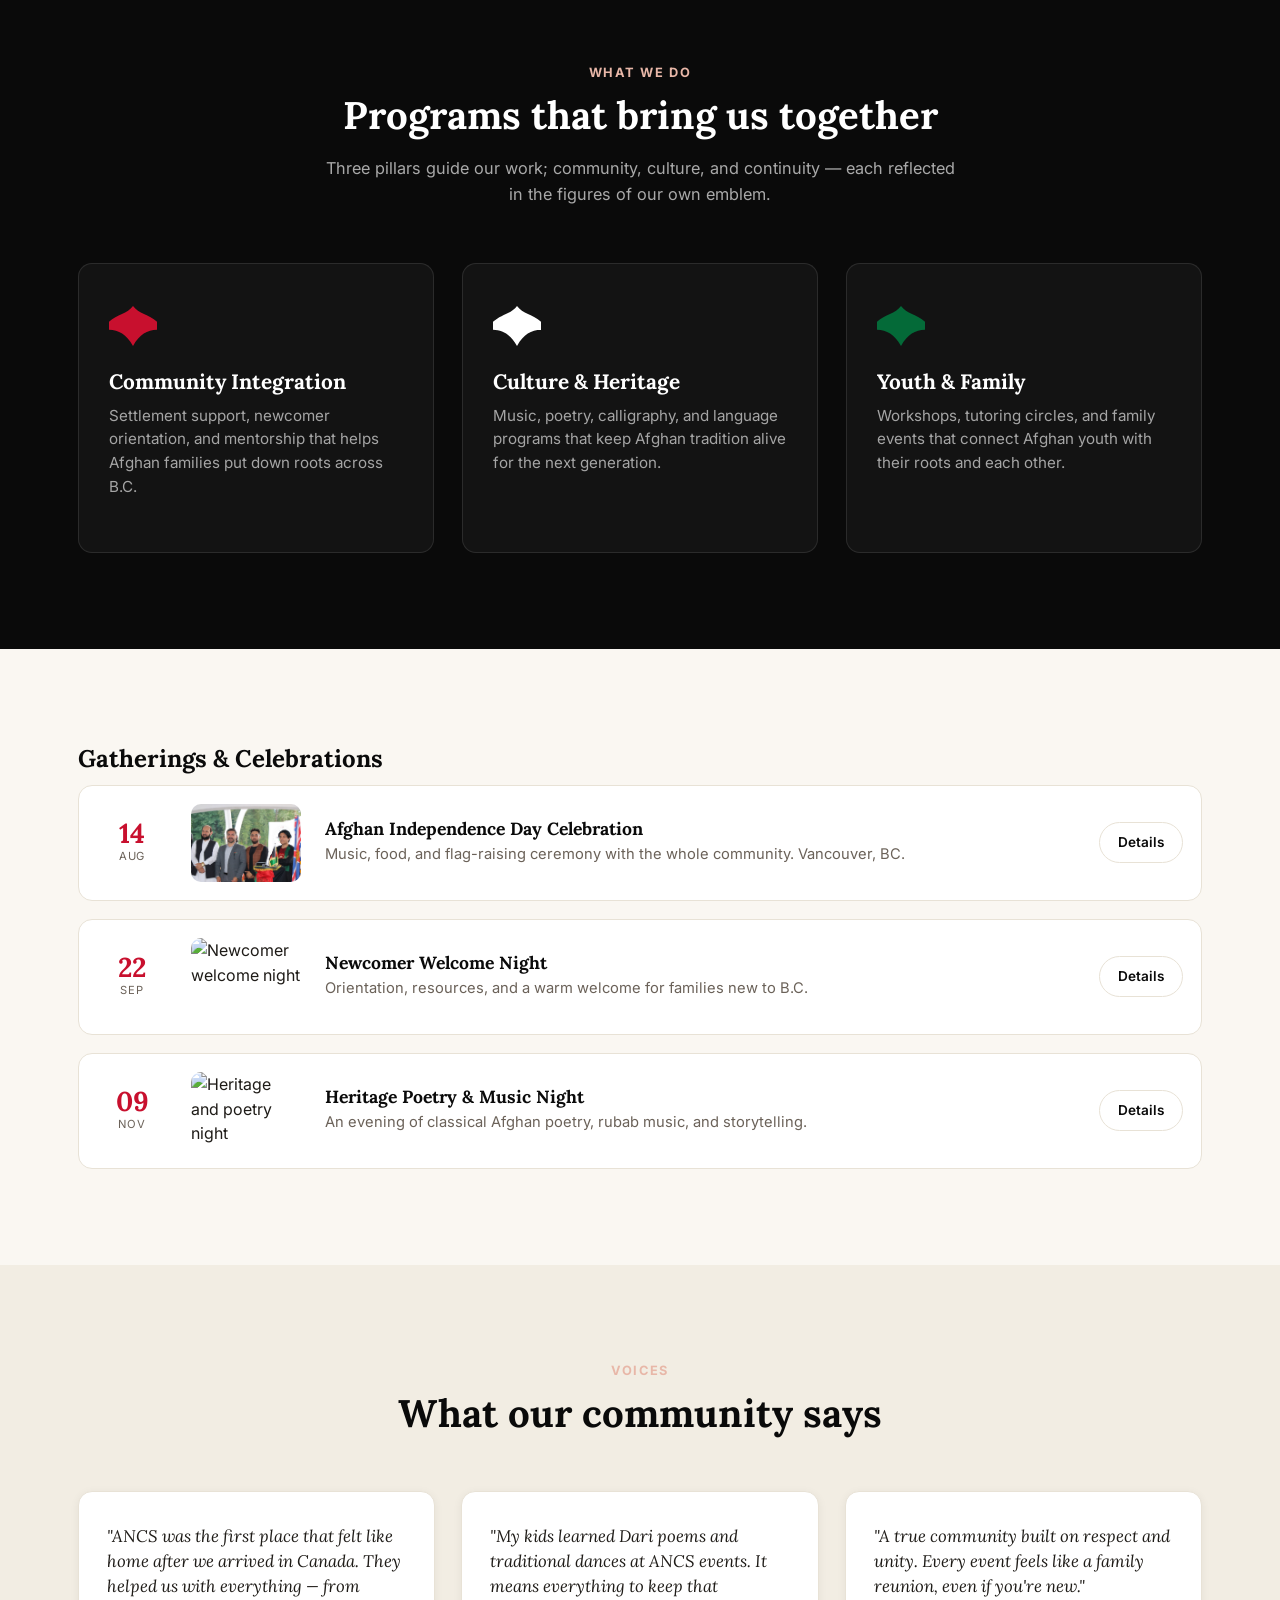
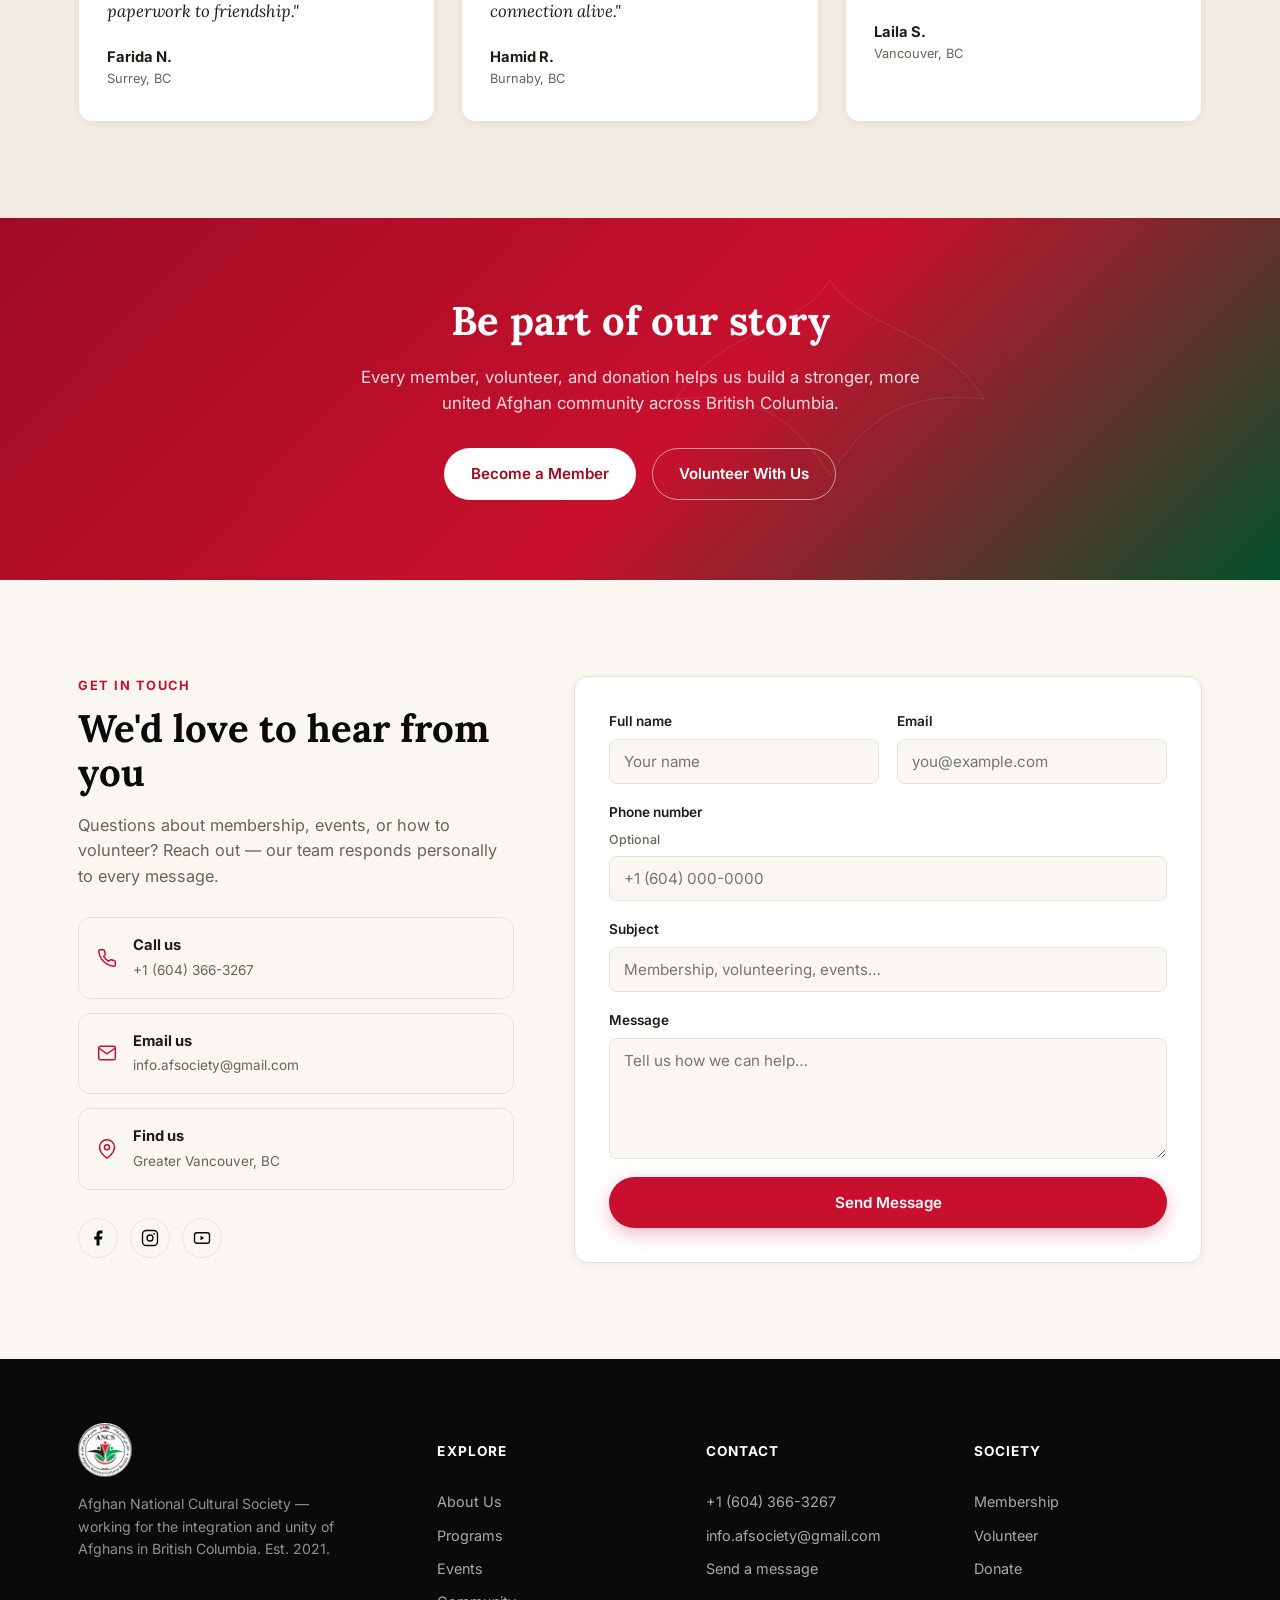
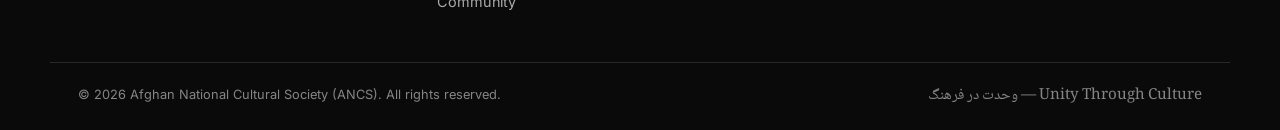
==== commit 87589f1b: "updated email address" ====
--- a/index.html
+++ b/index.html
@@ -20,7 +20,7 @@
     </div>
     <div class="topbar-item">
       <svg width="14" height="14" viewBox="0 0 24 24" fill="none"><path d="M4 4h16v16H4z" stroke="none"/><path d="M22 6L12 13 2 6" stroke="currentColor" stroke-width="2" stroke-linecap="round" stroke-linejoin="round"/><path d="M2 6h20v12H2z" stroke="currentColor" stroke-width="2" stroke-linejoin="round"/></svg>
-      <a href="mailto:info@afsociety.ca">info@afsociety.ca</a>
+      <a href="mailto:info.afsociety@gmail.com">info.afsociety@gmail.com</a>
     </div>
     <div class="topbar-item topbar-loc">
       <svg width="14" height="14" viewBox="0 0 24 24" fill="none"><path d="M21 10c0 7-9 13-9 13s-9-6-9-13a9 9 0 1 1 18 0z" stroke="currentColor" stroke-width="2" stroke-linejoin="round"/><circle cx="12" cy="10" r="3" stroke="currentColor" stroke-width="2"/></svg>
@@ -192,73 +192,37 @@
 <!-- ============ EVENTS ============ -->
 <section class="events" id="events">
   <div class="section-inner">
-    <div class="section-head section-head-row">
-      <div>
-        <p class="kicker">Events</p>
-        <h2>Gatherings &amp; Celebrations</h2>
-      </div>
-      <a href="#contact" class="text-link">View full calendar →</a>
-    </div>
+    <h2>Gatherings &amp; Celebrations</h2>
 
     <div class="event-list">
       <article class="event-row">
-        <div class="event-date"><span>20</span><small>Aug</small></div>
+        <div class="event-date"><span>14</span><small>Aug</small></div>
         <img src="assets/Afg-indepence-day/pic1.jpg" alt="Afghan Independence Day celebration" loading="lazy">
         <div class="event-info">
           <h3>Afghan Independence Day Celebration</h3>
-          <p>Community celebration of the 106th anniversary of Afghanistan's independence in Vancouver, BC.</p>
-        </div>
-        <a href="afghan-independence-day-2025.html" class="btn btn-outline btn-sm">Details</a>
+          <p>Music, food, and flag-raising ceremony with the whole community. Vancouver, BC.</p>
+        </div>
+        <a href="#contact" class="btn btn-outline btn-sm">Details</a>
       </article>
 
       <article class="event-row">
-        <div class="event-date"><span>08</span><small>Jun</small></div>
-        <img src="assets/eid-celebration/pic1.jpg" alt="Eid celebration at Bear Creek Park" loading="lazy">
+        <div class="event-date"><span>22</span><small>Sep</small></div>
+        <img src="https://images.unsplash.com/photo-1556125574-d7f27ec36a06?q=80&w=400&auto=format&fit=crop" alt="Newcomer welcome night" loading="lazy">
         <div class="event-info">
-          <h3>Eid Celebration at Bear Creek Park</h3>
-          <p>A joyful Afghan cultural gathering with music, volleyball, Attan, families, and community guests in Surrey, BC.</p>
-        </div>
-        <a href="eid-celebration-2025.html" class="btn btn-outline btn-sm">Details</a>
+          <h3>Newcomer Welcome Night</h3>
+          <p>Orientation, resources, and a warm welcome for families new to B.C.</p>
+        </div>
+        <a href="#contact" class="btn btn-outline btn-sm">Details</a>
       </article>
 
       <article class="event-row">
-        <div class="event-date"><span>BCMA</span><small>2025</small></div>
-        <img src="assets/volleyball-event/pic1.jpg" alt="Afghan volleyball team at BCMA Indoor Volleyball Tournament" loading="lazy">
+        <div class="event-date"><span>09</span><small>Nov</small></div>
+        <img src="https://images.unsplash.com/photo-1514525253161-7a46d19cd819?q=80&w=400&auto=format&fit=crop" alt="Heritage and poetry night" loading="lazy">
         <div class="event-info">
-          <h3>BCMA Indoor Volleyball Tournament</h3>
-          <p>Afghan youth proudly secured first place at the BCMA Indoor Volleyball Tournament in Vancouver.</p>
-        </div>
-        <a href="bcma-volleyball-tournament-2025.html" class="btn btn-outline btn-sm">Details</a>
-      </article>
-
-      <article class="event-row">
-        <div class="event-date"><span>09</span><small>Feb</small></div>
-        <img src="assets/winter-jumpers/pic1.jpg" alt="Winter jumper distribution at Bear Creek Park" loading="lazy">
-        <div class="event-info">
-          <h3>Winter Jumper Distribution</h3>
-          <p>ANCS distributed 70 new winter jumpers to Afghan residents of Vancouver at Bear Creek Park in Surrey.</p>
-        </div>
-        <a href="winter-jumper-distribution-2025.html" class="btn btn-outline btn-sm">Details</a>
-      </article>
-
-      <article class="event-row">
-        <div class="event-date"><span>23</span><small>Dec</small></div>
-        <img src="assets/distribution/pic1.jpg" alt="Community aid distribution at Bear Creek Park" loading="lazy">
-        <div class="event-info">
-          <h3>Community Aid Distribution</h3>
-          <p>ANCS distributed diapers, shoes, winter clothing, food, toys, and other essentials to registered Afghan families.</p>
-        </div>
-        <a href="community-aid-distribution-2024.html" class="btn btn-outline btn-sm">Details</a>
-      </article>
-
-      <article class="event-row">
-        <div class="event-date"><span>01</span><small>Oct</small></div>
-        <img src="assets/computer-distribution/pic1.jpg" alt="Computer distribution for Afghan students" loading="lazy">
-        <div class="event-info">
-          <h3>Computer Distribution for Afghan Students</h3>
-          <p>ANCS distributed 32 laptops and desktop computers to Afghan students and young digital creators in Vancouver.</p>
-        </div>
-        <a href="computer-distribution-2024.html" class="btn btn-outline btn-sm">Details</a>
+          <h3>Heritage Poetry &amp; Music Night</h3>
+          <p>An evening of classical Afghan poetry, rubab music, and storytelling.</p>
+        </div>
+        <a href="#contact" class="btn btn-outline btn-sm">Details</a>
       </article>
     </div>
   </div>
@@ -327,9 +291,9 @@
           <svg width="20" height="20" viewBox="0 0 24 24" fill="none"><path d="M22 16.92v3a2 2 0 0 1-2.18 2 19.79 19.79 0 0 1-8.63-3.07 19.5 19.5 0 0 1-6-6 19.79 19.79 0 0 1-3.07-8.67A2 2 0 0 1 4.11 2h3a2 2 0 0 1 2 1.72c.127.96.361 1.903.7 2.81a2 2 0 0 1-.45 2.11L8.09 9.91a16 16 0 0 0 6 6l1.27-1.27a2 2 0 0 1 2.11-.45c.907.339 1.85.573 2.81.7A2 2 0 0 1 22 16.92z" stroke="currentColor" stroke-width="1.8" stroke-linecap="round" stroke-linejoin="round"/></svg>
           <div><strong>Call us</strong><span>+1 (604) 366-3267</span></div>
         </a>
-        <a href="mailto:info@afsociety.ca" class="contact-card">
+        <a href="mailto:info.afsociety@gmail.com" class="contact-card">
           <svg width="20" height="20" viewBox="0 0 24 24" fill="none"><path d="M22 6L12 13 2 6" stroke="currentColor" stroke-width="1.8" stroke-linecap="round" stroke-linejoin="round"/><rect x="2" y="4" width="20" height="16" rx="2" stroke="currentColor" stroke-width="1.8"/></svg>
-          <div><strong>Email us</strong><span>info@afsociety.ca</span></div>
+          <div><strong>Email us</strong><span>info.afsociety@gmail.com</span></div>
         </a>
         <a href="#" class="contact-card">
           <svg width="20" height="20" viewBox="0 0 24 24" fill="none"><path d="M21 10c0 7-9 13-9 13s-9-6-9-13a9 9 0 1 1 18 0z" stroke="currentColor" stroke-width="1.8" stroke-linejoin="round"/><circle cx="12" cy="10" r="3" stroke="currentColor" stroke-width="1.8"/></svg>
@@ -391,7 +355,7 @@
     <div class="footer-col">
       <h4>Contact</h4>
       <a href="tel:+16043663267">+1 (604) 366-3267</a>
-      <a href="mailto:info@afsociety.ca">info@afsociety.ca</a>
+      <a href="mailto:info.afsociety@gmail.com">info.afsociety@gmail.com</a>
       <a href="#contact">Send a message</a>
     </div>
     <div class="footer-col">
@@ -468,7 +432,7 @@
       formStatus.textContent = 'We have received your message and will get back to you shortly.';
     } catch (error) {
       formStatus.className = 'form-status form-status-error';
-      formStatus.textContent = 'Something went wrong. Please try again or email us directly at info@afsociety.ca.';
+      formStatus.textContent = 'Something went wrong. Please try again or email us directly at info.afsociety@gmail.com.';
     } finally {
       submitButton.disabled = false;
       submitButton.textContent = 'Send Message';
--- a/styles.css
+++ b/styles.css
@@ -282,7 +282,7 @@
    =========================================================== */
 .programs{ background: var(--ink); padding: 96px 0; color:#fff; }
 .section-head{ max-width: 640px; margin: 0 auto 56px; text-align:center; }
-.section-head h2{ color:#fff; font-size: clamp(1.9rem, 3vw, 2.4rem); }
+.section-head h2{ font-size: clamp(1.9rem, 3vw, 2.4rem); }
 .programs .section-head h2{ color:#fff; }
 .section-sub{ color: rgba(255,255,255,0.65); font-size:1.02rem; }
 .section-sub.left{ text-align:left; margin:0 0 28px; color: var(--muted); }
@@ -351,6 +351,7 @@
 .event-detail-hero-inner{ max-width: 860px; }
 .event-detail-hero .text-link{ display:inline-block; margin-bottom:28px; }
 .event-detail-hero h1{
+  color: var(--ink);
   font-size: clamp(2.2rem, 4.2vw, 3.6rem);
   margin-bottom:18px;
 }
@@ -373,7 +374,7 @@
   padding:32px;
   box-shadow: var(--shadow-sm);
 }
-.event-story h2{ font-size:1.55rem; }
+.event-story h2{ color: var(--ink); font-size:1.55rem; }
 .event-story p{ color: var(--muted); margin:0 0 16px; }
 .event-story p:last-child{ margin-bottom:0; }
 .event-detail-grid .event-story:last-child:nth-child(odd){ grid-column:1 / -1; }
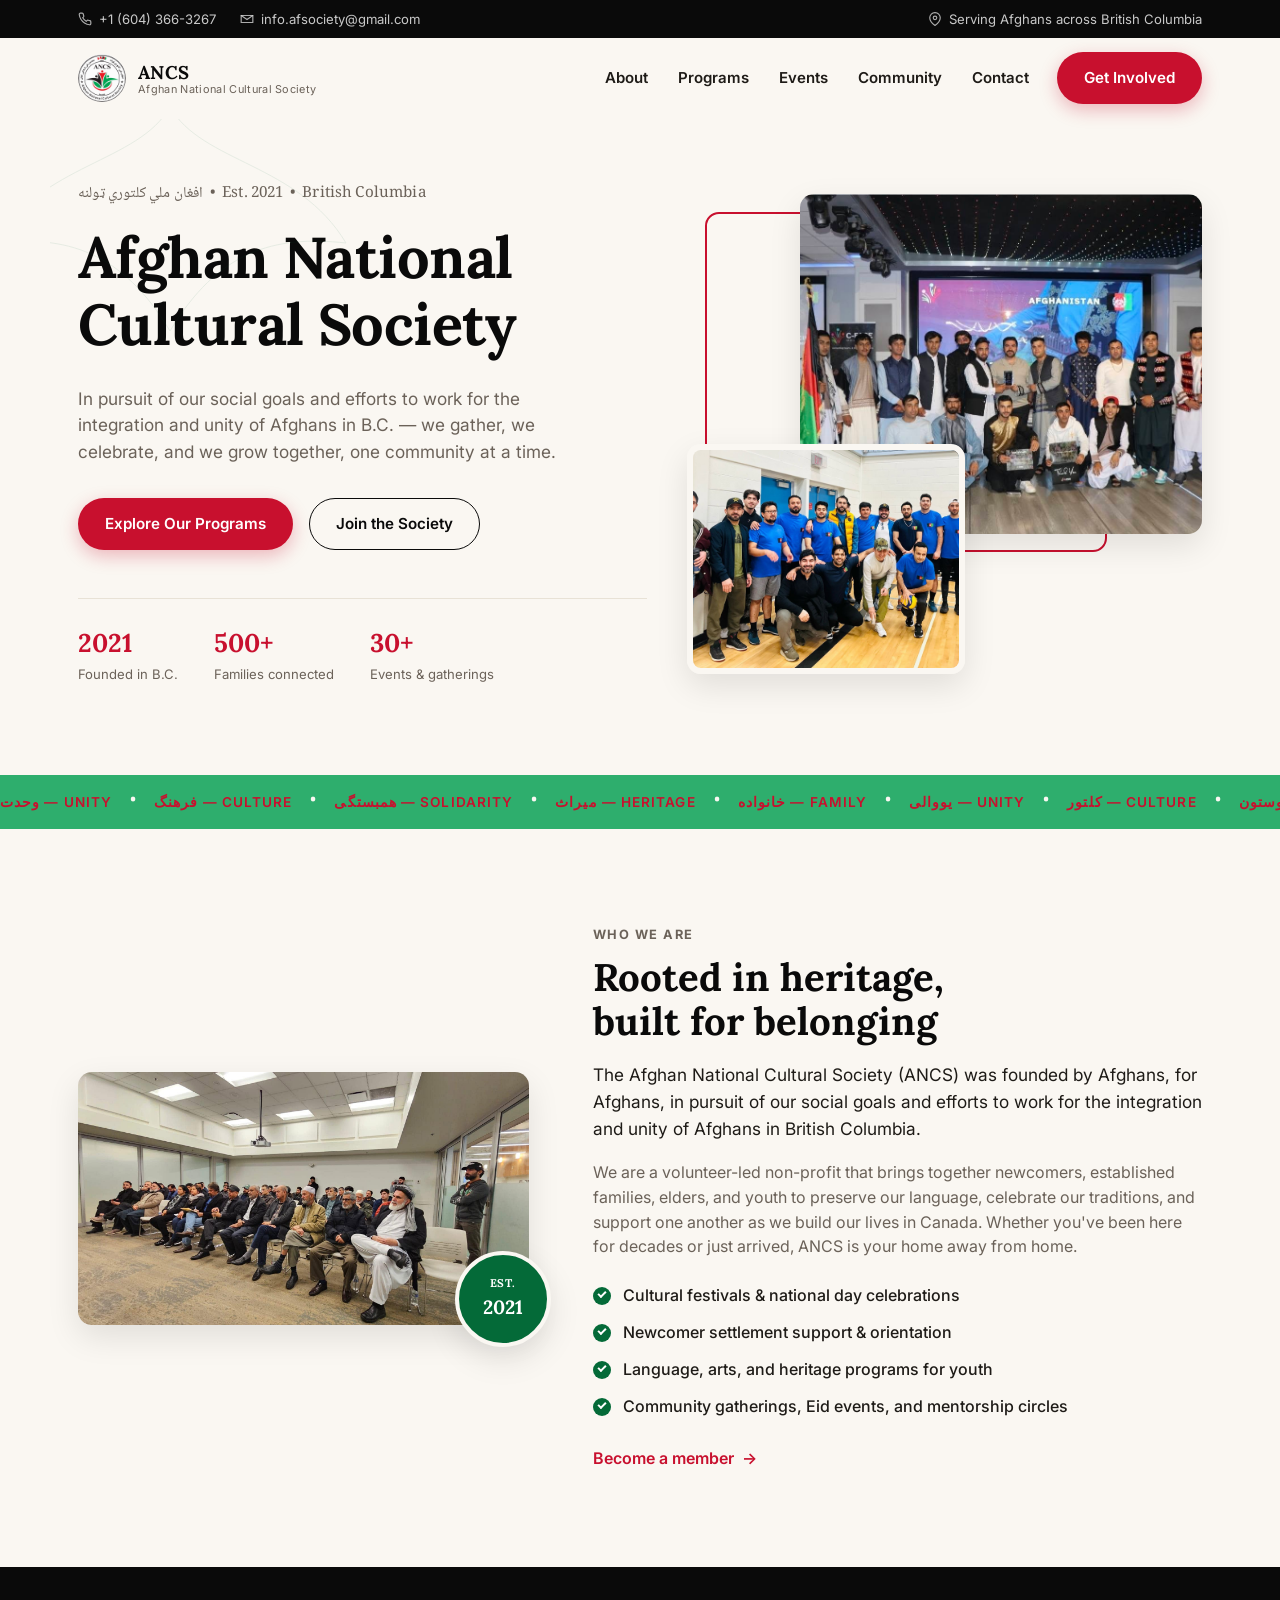
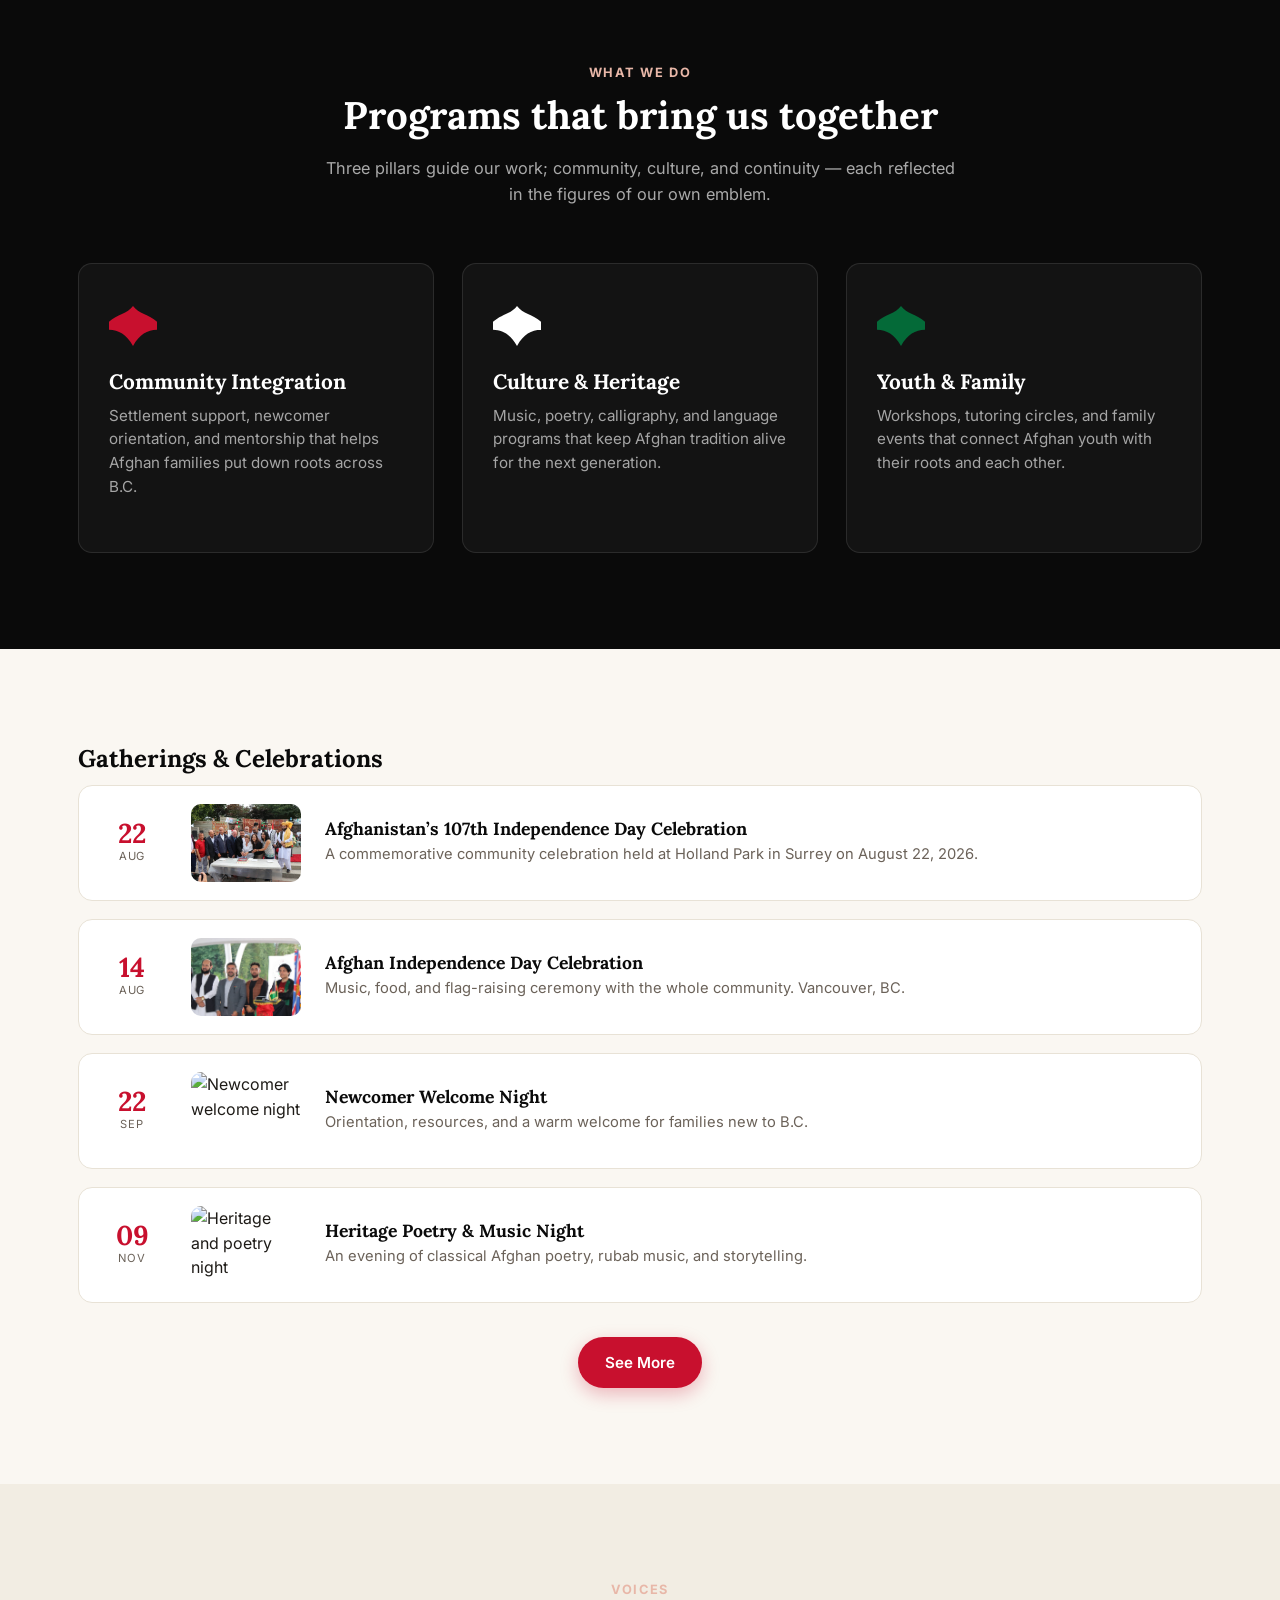
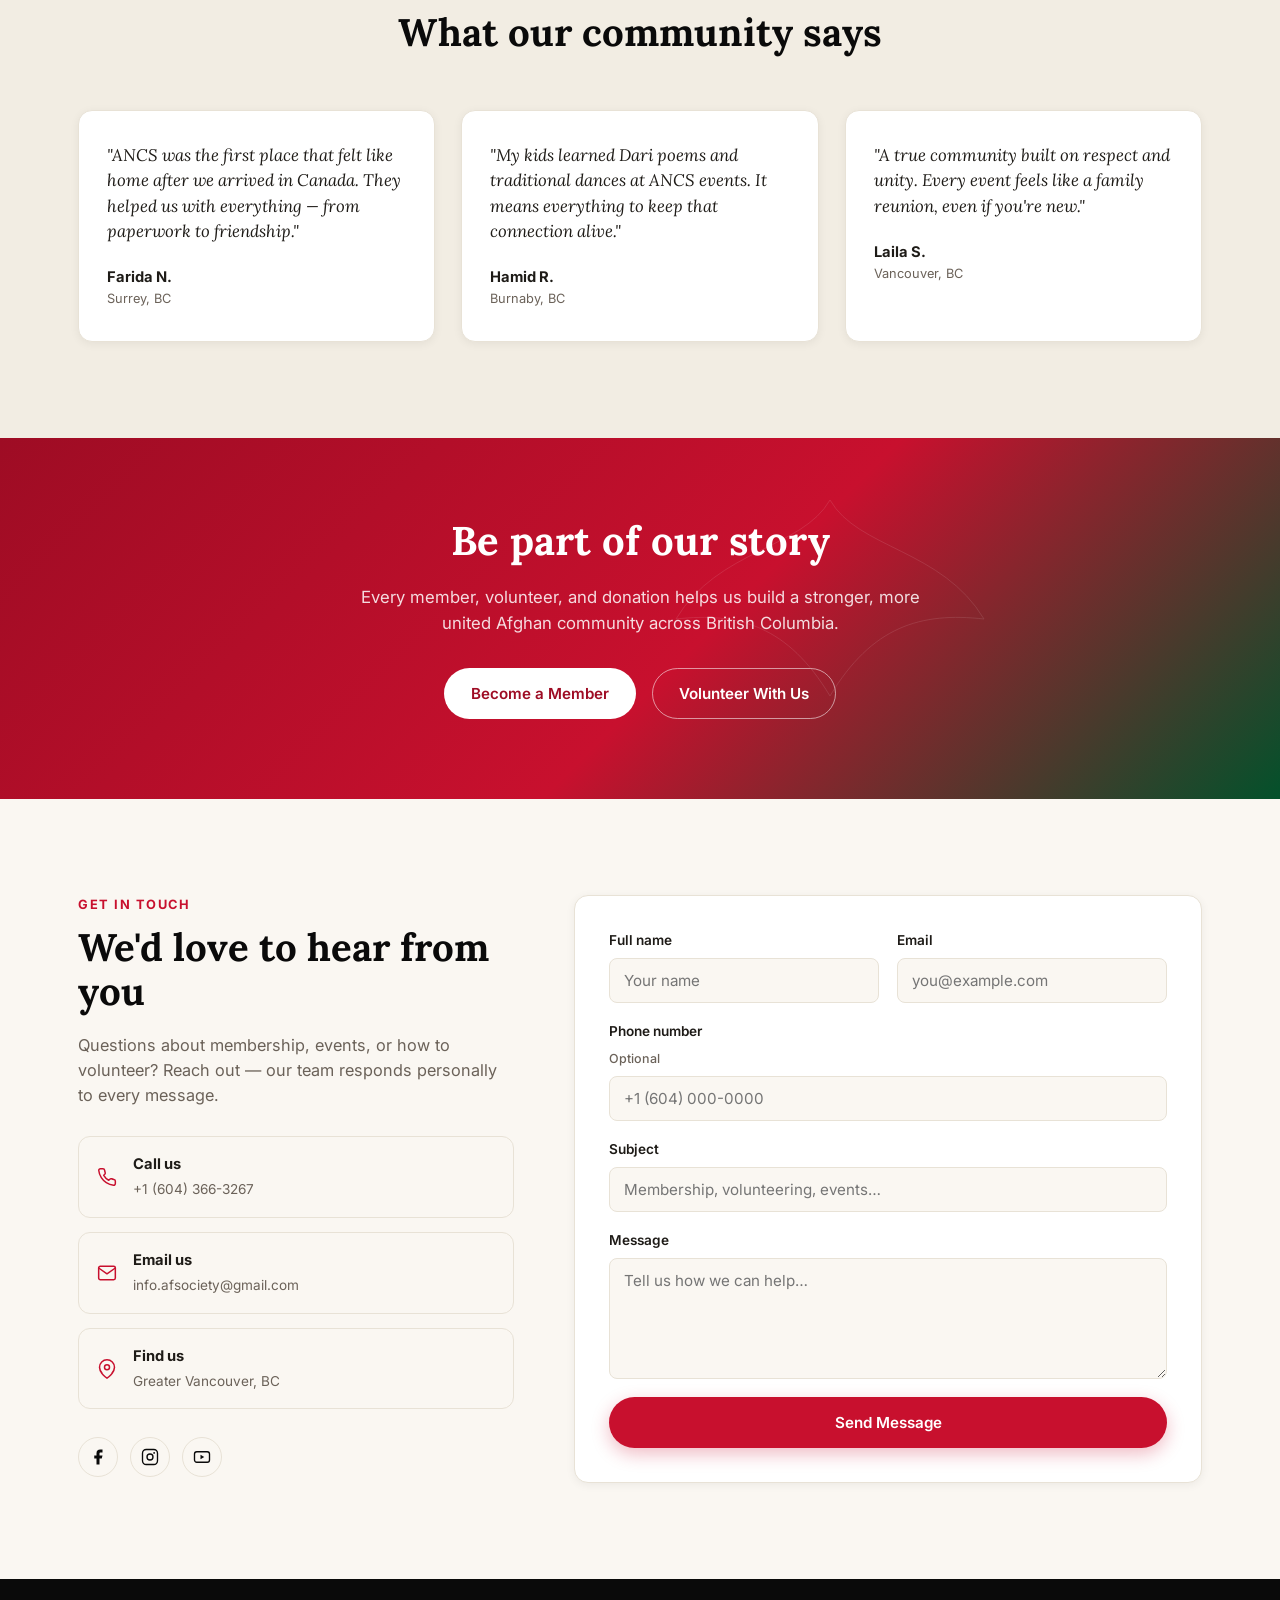
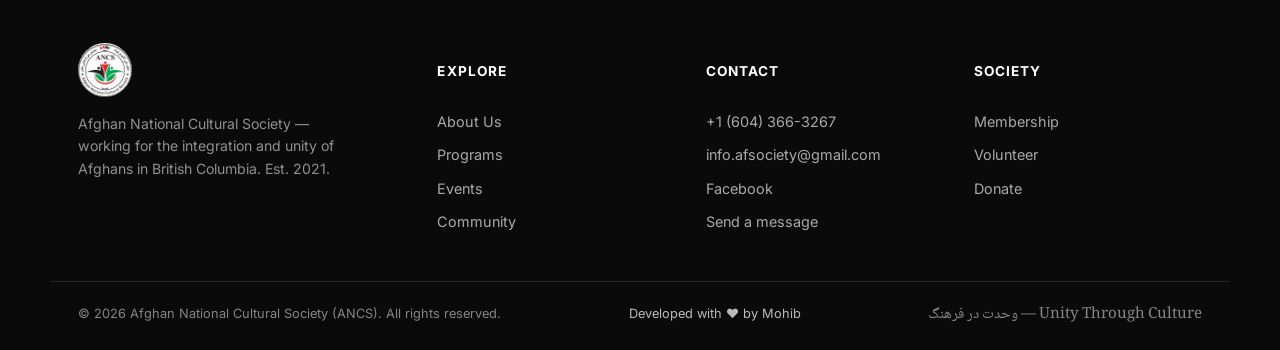
==== commit d0c28ded: "updated site" ====
--- a/index.html
+++ b/index.html
@@ -4,6 +4,7 @@
 <meta charset="UTF-8">
 <meta name="viewport" content="width=device-width, initial-scale=1.0">
 <title>Afghan National Cultural Society — ANCS</title>
+<link rel="icon" type="image/png" href="favicon.png">
 <link rel="preconnect" href="https://fonts.googleapis.com">
 <link rel="preconnect" href="https://fonts.gstatic.com" crossorigin>
 <link href="https://fonts.googleapis.com/css2?family=Lora:ital,wght@0,500;0,600;0,700;1,500&family=Inter:wght@400;500;600;700;800&family=Noto+Naskh+Arabic:wght@500;700&display=swap" rel="stylesheet">
@@ -72,7 +73,7 @@
     </p>
     <div class="hero-actions">
       <a href="#programs" class="btn btn-primary">Explore Our Programs</a>
-      <a href="#contact" class="btn btn-ghost">Join the Society</a>
+      <a href="membership.html" class="btn btn-ghost">Join the Society</a>
     </div>
 
     <div class="hero-stats">
@@ -144,7 +145,7 @@
         <li>Language, arts, and heritage programs for youth</li>
         <li>Community gatherings, Eid events, and mentorship circles</li>
       </ul>
-      <a href="#contact" class="text-link">Become a member &nbsp;→</a>
+      <a href="membership.html" class="text-link">Become a member &nbsp;→</a>
     </div>
   </div>
 </section>
@@ -196,13 +197,21 @@
 
     <div class="event-list">
       <article class="event-row">
+        <div class="event-date"><span>22</span><small>Aug</small></div>
+        <img src="assets/Afg-107-Independence-day/afg independence.jpg" alt="Afghanistan's 107th Independence Day celebration at Holland Park" loading="lazy">
+        <div class="event-info">
+          <h3>Afghanistan’s 107th Independence Day Celebration</h3>
+          <p>A commemorative community celebration held at Holland Park in Surrey on August 22, 2026.</p>
+        </div>
+      </article>
+
+      <article class="event-row">
         <div class="event-date"><span>14</span><small>Aug</small></div>
         <img src="assets/Afg-indepence-day/pic1.jpg" alt="Afghan Independence Day celebration" loading="lazy">
         <div class="event-info">
           <h3>Afghan Independence Day Celebration</h3>
           <p>Music, food, and flag-raising ceremony with the whole community. Vancouver, BC.</p>
         </div>
-        <a href="#contact" class="btn btn-outline btn-sm">Details</a>
       </article>
 
       <article class="event-row">
@@ -212,7 +221,6 @@
           <h3>Newcomer Welcome Night</h3>
           <p>Orientation, resources, and a warm welcome for families new to B.C.</p>
         </div>
-        <a href="#contact" class="btn btn-outline btn-sm">Details</a>
       </article>
 
       <article class="event-row">
@@ -222,8 +230,10 @@
           <h3>Heritage Poetry &amp; Music Night</h3>
           <p>An evening of classical Afghan poetry, rubab music, and storytelling.</p>
         </div>
-        <a href="#contact" class="btn btn-outline btn-sm">Details</a>
-      </article>
+      </article>
+    </div>
+    <div class="events-more">
+      <a href="https://www.facebook.com/profile.php?id=100090838821300" target="_blank" rel="noopener noreferrer" class="btn btn-primary">See More</a>
     </div>
   </div>
 </section>
@@ -272,7 +282,7 @@
     <h2>Be part of our story</h2>
     <p>Every member, volunteer, and donation helps us build a stronger, more united Afghan community across British Columbia.</p>
     <div class="cta-actions">
-      <a href="#contact" class="btn btn-primary">Become a Member</a>
+      <a href="membership.html" class="btn btn-primary">Become a Member</a>
       <a href="#contact" class="btn btn-ghost-dark">Volunteer With Us</a>
     </div>
   </div>
@@ -302,7 +312,7 @@
       </div>
 
       <div class="social-row">
-        <a href="https://www.facebook.com/profile.php?id=100090838821300" aria-label="Facebook" class="social-btn">
+        <a href="https://www.facebook.com/profile.php?id=100090838821300" target="_blank" rel="noopener noreferrer" aria-label="Visit ANCS on Facebook" class="social-btn">
           <svg width="18" height="18" viewBox="0 0 24 24" fill="none"><path d="M18 2h-3a5 5 0 0 0-5 5v3H7v4h3v8h4v-8h3l1-4h-4V7a1 1 0 0 1 1-1h3z" fill="currentColor"/></svg>
         </a>
         <a href="#" aria-label="Instagram" class="social-btn">
@@ -332,7 +342,6 @@
       <label>Message
         <textarea name="message" rows="5" placeholder="Tell us how we can help…" required></textarea>
       </label>
-      <p class="form-status" aria-live="polite"></p>
       <button type="submit" class="btn btn-primary btn-block">Send Message</button>
     </form>
   </div>
@@ -356,17 +365,19 @@
       <h4>Contact</h4>
       <a href="tel:+16043663267">+1 (604) 366-3267</a>
       <a href="mailto:info.afsociety@gmail.com">info.afsociety@gmail.com</a>
+      <a href="https://www.facebook.com/profile.php?id=100090838821300" target="_blank" rel="noopener noreferrer">Facebook</a>
       <a href="#contact">Send a message</a>
     </div>
     <div class="footer-col">
       <h4>Society</h4>
-      <a href="#">Membership</a>
+      <a href="membership.html">Membership</a>
       <a href="#">Volunteer</a>
       <a href="#">Donate</a>
     </div>
   </div>
   <div class="footer-bottom">
     <span>© 2026 Afghan National Cultural Society (ANCS). All rights reserved.</span>
+    <a class="developer-credit" href="https://www.mohibwaziri.ca/" target="_blank" rel="noopener noreferrer">Developed with ❤️ by Mohib</a>
     <span class="footer-tagline">وحدت در فرهنگ — Unity Through Culture</span>
   </div>
 </footer>
@@ -401,43 +412,6 @@
   }, { threshold: 0.15 });
   revealEls.forEach(el => { el.classList.add('reveal'); io.observe(el); });
 
-  // Contact form submit
-  const contactForm = document.querySelector('.contact-form');
-  const formStatus = document.querySelector('.form-status');
-
-  contactForm.addEventListener('submit', async (event) => {
-    event.preventDefault();
-
-    const submitButton = contactForm.querySelector('button[type="submit"]');
-    const formData = new FormData(contactForm);
-
-    submitButton.disabled = true;
-    submitButton.textContent = 'Sending...';
-    formStatus.className = 'form-status';
-    formStatus.textContent = '';
-
-    try {
-      const response = await fetch(contactForm.action, {
-        method: 'POST',
-        body: formData,
-        headers: { Accept: 'application/json' }
-      });
-
-      if (!response.ok) {
-        throw new Error('Form submission failed');
-      }
-
-      contactForm.reset();
-      formStatus.className = 'form-status form-status-success';
-      formStatus.textContent = 'We have received your message and will get back to you shortly.';
-    } catch (error) {
-      formStatus.className = 'form-status form-status-error';
-      formStatus.textContent = 'Something went wrong. Please try again or email us directly at info.afsociety@gmail.com.';
-    } finally {
-      submitButton.disabled = false;
-      submitButton.textContent = 'Send Message';
-    }
-  });
 </script>
 </body>
 </html>
--- a/styles.css
+++ b/styles.css
@@ -318,7 +318,7 @@
 
 .event-list{ display:flex; flex-direction:column; gap:18px; }
 .event-row{
-  display:grid; grid-template-columns: 70px 110px 1fr auto;
+  display:grid; grid-template-columns: 70px 110px 1fr;
   align-items:center; gap:24px;
   padding: 18px; border: 1px solid var(--line); border-radius: var(--radius);
   background:#fff; transition: box-shadow .2s ease, transform .2s ease;
@@ -333,11 +333,11 @@
 .event-row img{ width:110px; height:78px; object-fit:cover; border-radius:10px; }
 .event-info h3{ font-size:1.1rem; margin-bottom:4px; }
 .event-info p{ color: var(--muted); font-size:0.92rem; margin:0; }
+.events-more{ display:flex; justify-content:center; margin-top:34px; }
 
 @media (max-width: 720px){
   .event-row{ grid-template-columns: 60px 1fr; grid-template-rows:auto auto; }
   .event-row img{ display:none; }
-  .event-row .btn{ grid-column: 2; justify-self:start; }
 }
 
 /* ===========================================================
@@ -399,6 +399,8 @@
   border:1px solid var(--line);
   background:#fff;
 }
+.event-gallery.event-gallery-single{ grid-template-columns:minmax(0, 860px); justify-content:center; }
+.event-gallery-single img{ aspect-ratio:3 / 2; }
 
 @media (max-width: 900px){
   .event-detail-grid{ grid-template-columns:1fr; }
@@ -489,8 +491,16 @@
   color: var(--body-ink); resize:vertical;
   transition: border-color .2s ease, box-shadow .2s ease;
 }
+.contact-form select{
+  font-family: var(--font-body); font-size:0.95rem; padding:12px 38px 12px 14px;
+  border:1px solid var(--line); border-radius:8px; background:var(--canvas);
+  color:var(--body-ink); cursor:pointer;
+}
 .contact-form input:focus, .contact-form textarea:focus{
   outline:none; border-color: var(--green); box-shadow: 0 0 0 3px rgba(4,106,56,0.12);
+}
+.contact-form select:focus{
+  outline:none; border-color:var(--green); box-shadow:0 0 0 3px rgba(4,106,56,0.12);
 }
 .optional-text{
   color: var(--muted);
@@ -527,6 +537,37 @@
   .contact-grid{ grid-template-columns:1fr; }
   .form-row{ grid-template-columns:1fr; }
 }
+
+/* ===========================================================
+   MEMBERSHIP APPLICATION
+   =========================================================== */
+.membership-main{ padding:72px 0 96px; }
+.membership-intro{ max-width:760px; margin-bottom:34px; }
+.membership-intro h1{ font-size:clamp(2.25rem, 4vw, 3.25rem); }
+.membership-intro p{ color:var(--muted); font-size:1.05rem; }
+.membership-form{ max-width:900px; margin:0 auto; }
+.form-note{
+  margin:0; padding:12px 14px; border-radius:8px;
+  color:var(--green-deep); background:rgba(4,106,56,0.08);
+  border:1px solid rgba(4,106,56,0.2); font-size:0.88rem;
+}
+.form-section{ display:flex; flex-direction:column; gap:18px; }
+.form-section + .form-section{ border-top:1px solid var(--line); padding-top:26px; }
+.form-section h2{ margin:0; font-size:1.35rem; }
+.radio-group{ border:0; margin:0; padding:0; }
+.radio-group legend{ margin-bottom:9px; font-size:0.85rem; font-weight:600; }
+.radio-options{ display:flex; flex-wrap:wrap; gap:22px; }
+.contact-form .radio-option{ flex-direction:row; align-items:center; gap:8px; font-weight:500; }
+.radio-option input{ width:17px; height:17px; margin:0; accent-color:var(--green); }
+.declaration-box{
+  padding:20px; border:1px solid var(--line); border-radius:10px; background:var(--canvas);
+}
+.declaration-box ul{ padding-left:21px; margin:0 0 18px; color:var(--muted); font-size:0.9rem; }
+.declaration-box li + li{ margin-top:8px; }
+.contact-form .declaration-check{ flex-direction:row; align-items:flex-start; gap:10px; font-weight:600; }
+.declaration-check input{ width:18px; height:18px; margin:2px 0 0; flex:0 0 auto; accent-color:var(--green); }
+.form-honeypot{ position:absolute !important; left:-9999px !important; }
+.province-field[hidden]{ display:none; }
 
 /* ===========================================================
    FOOTER
@@ -545,6 +586,8 @@
   font-size:0.8rem; color: rgba(255,255,255,0.5); max-width: var(--max); margin:0 auto;
 }
 .footer-tagline{ font-family: var(--font-ar); font-size:0.95rem; }
+.developer-credit{ color:rgba(255,255,255,0.72); transition:color .2s ease; }
+.developer-credit:hover{ color:#fff; }
 
 @media (max-width: 900px){
   .footer-grid{ grid-template-columns: 1fr 1fr; }
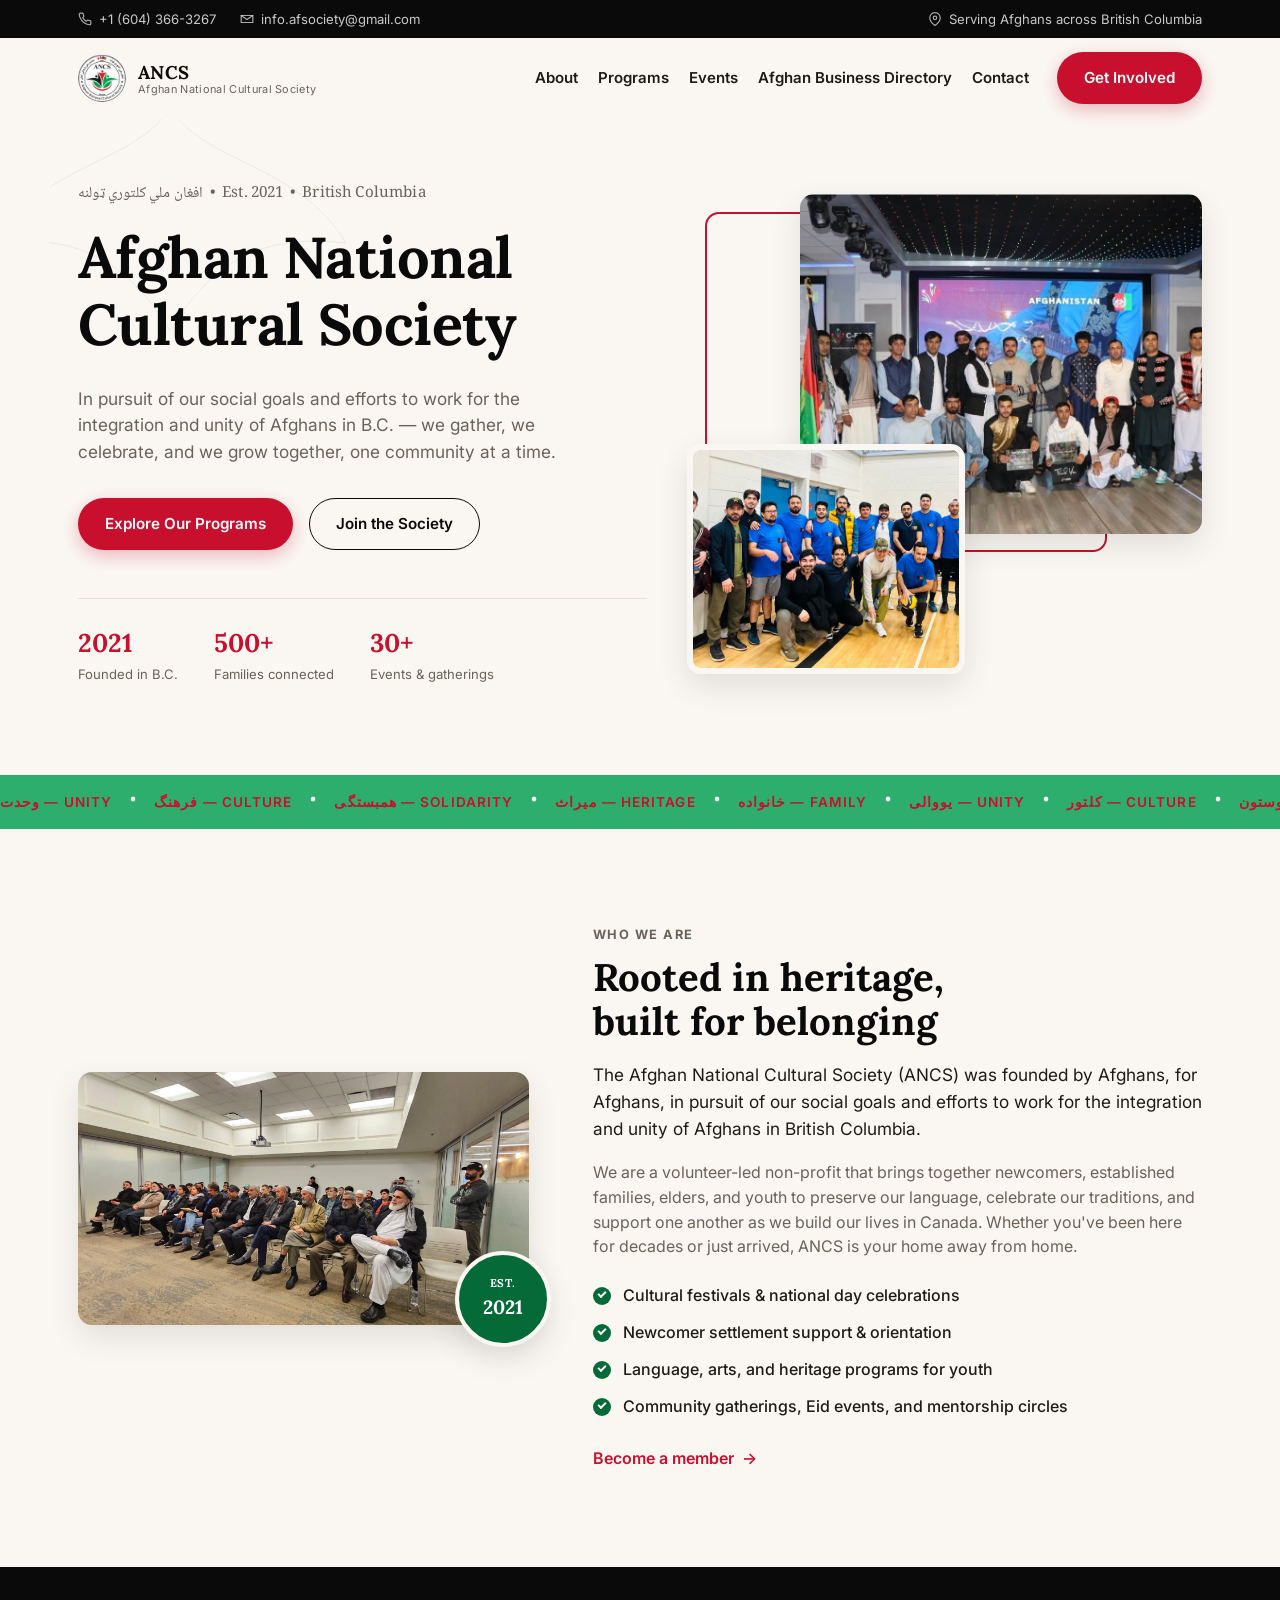
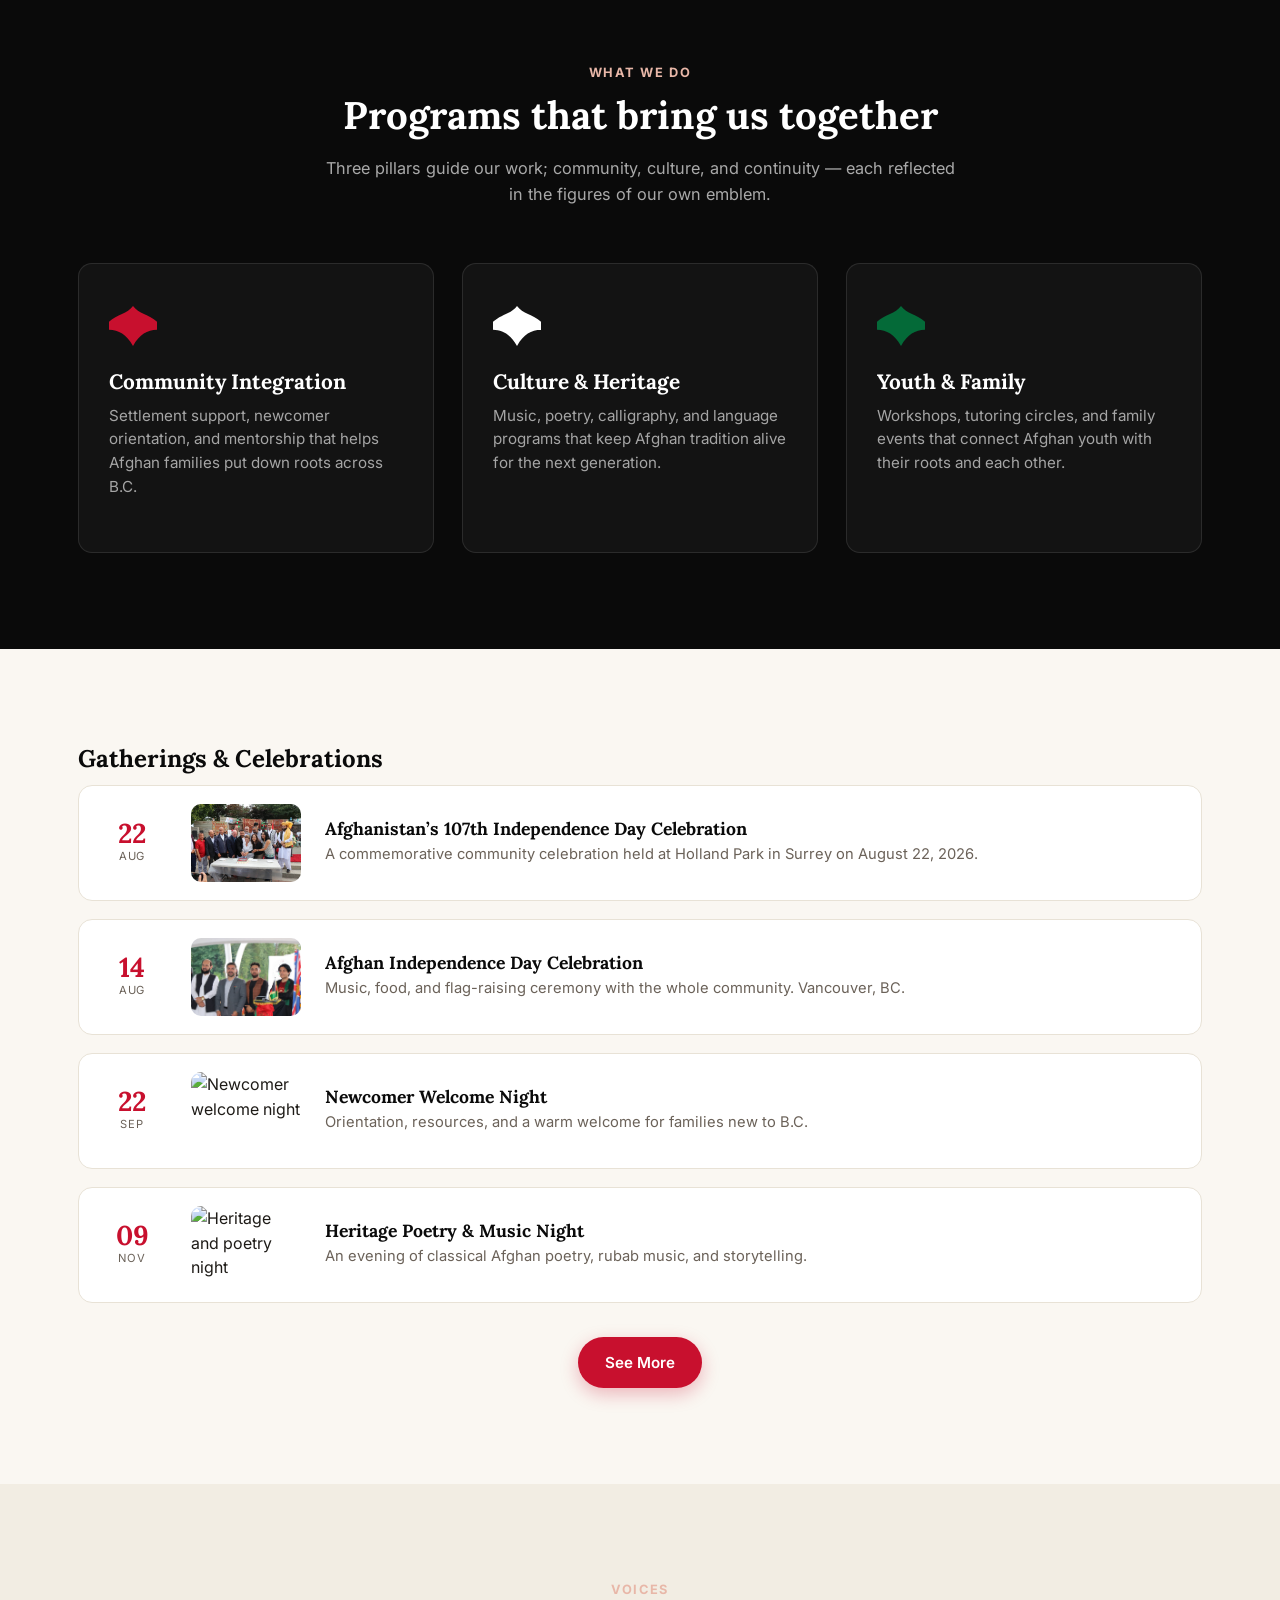
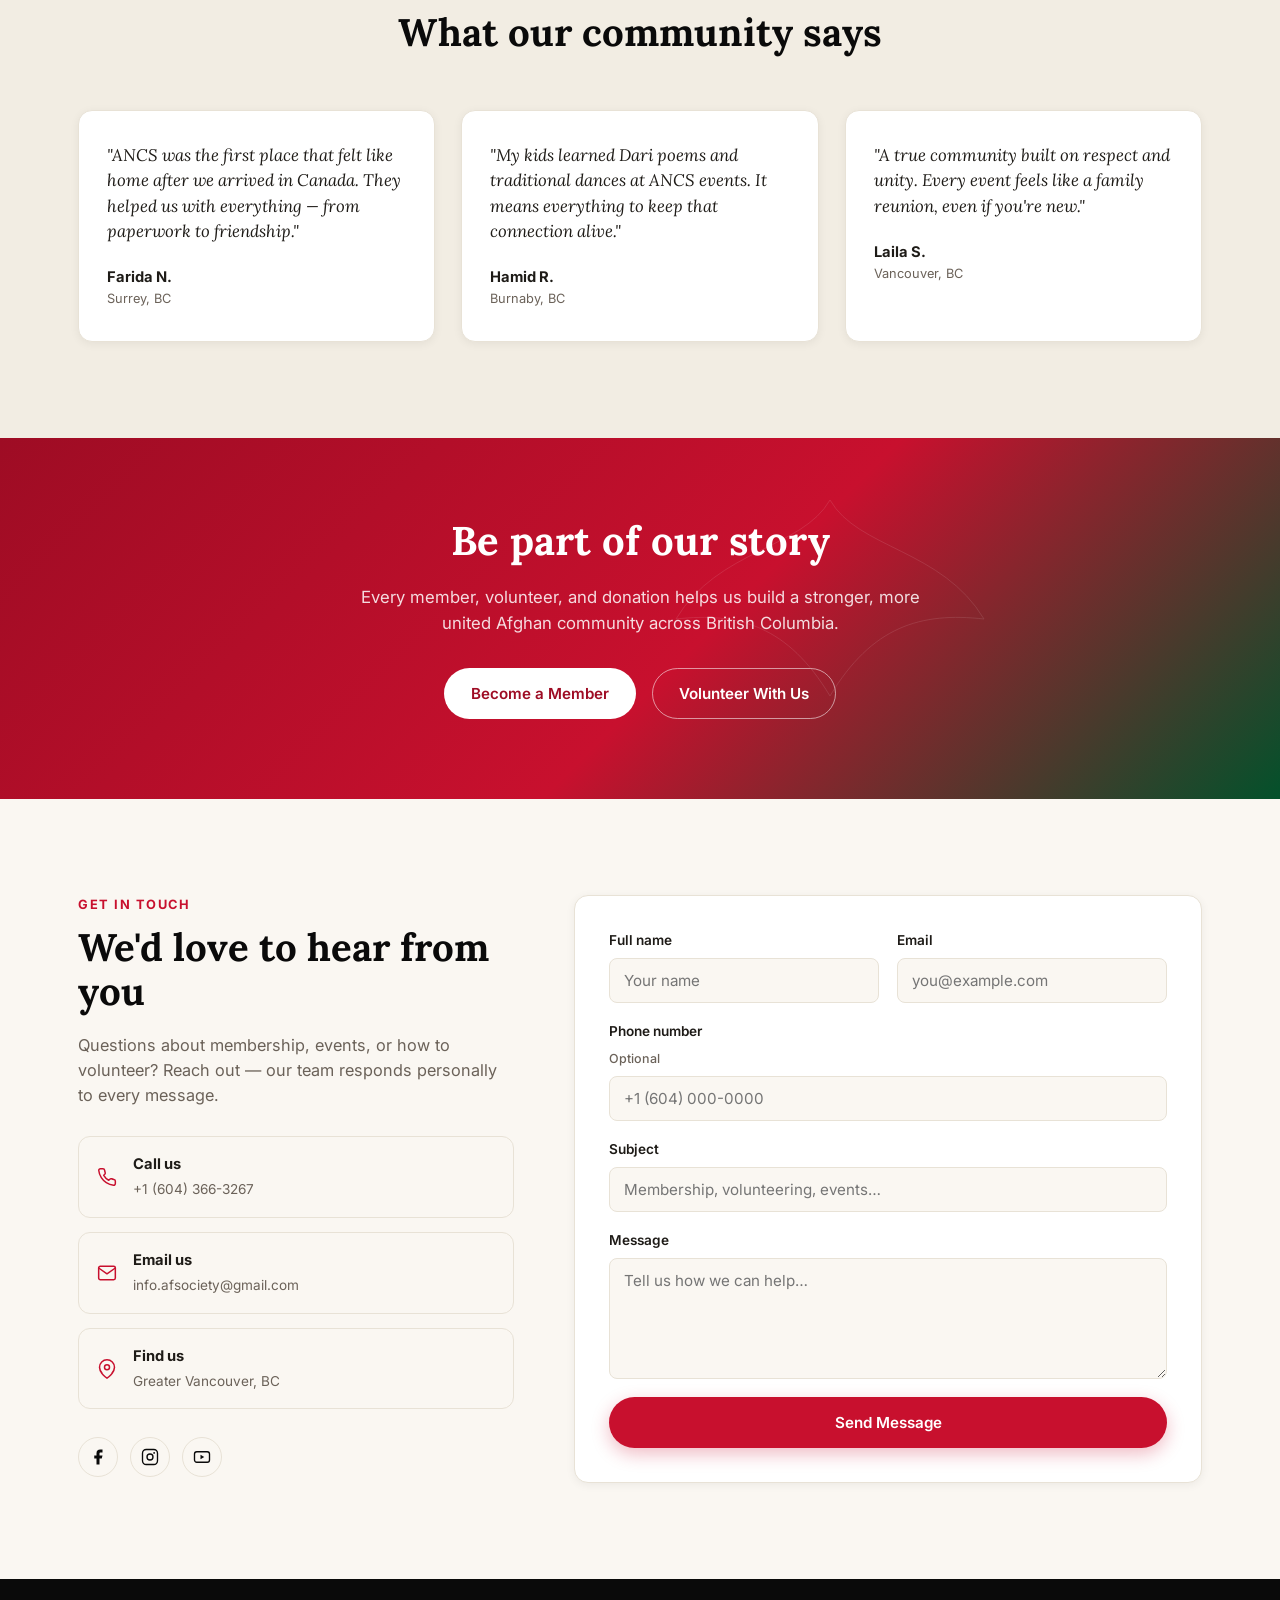
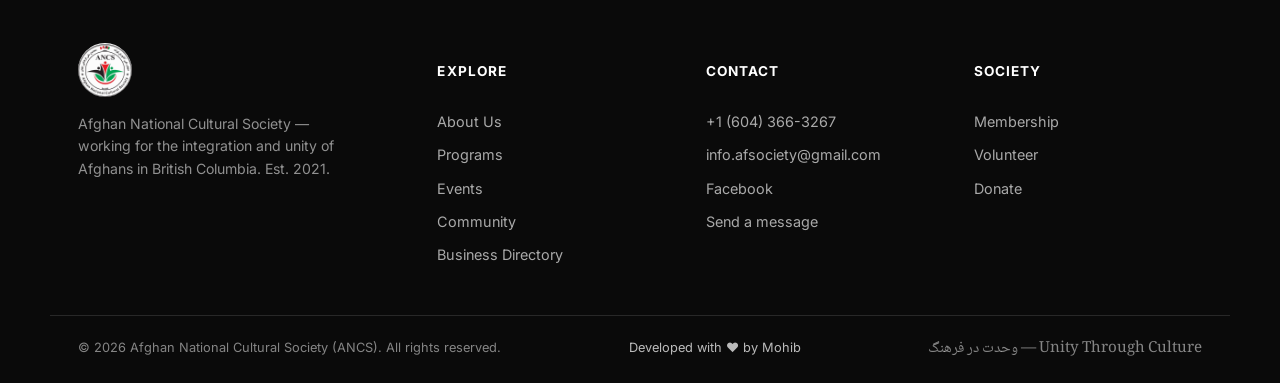
==== commit a9e2705f: "added business directory" ====
--- a/index.html
+++ b/index.html
@@ -44,7 +44,7 @@
       <a href="#about">About</a>
       <a href="#programs">Programs</a>
       <a href="#events">Events</a>
-      <a href="#community">Community</a>
+      <a href="business-directory.html">Afghan Business Directory</a>
       <a href="#contact">Contact</a>
     </nav>
     <a href="#contact" class="btn btn-primary nav-cta">Get Involved</a>
@@ -360,6 +360,7 @@
       <a href="#programs">Programs</a>
       <a href="#events">Events</a>
       <a href="#community">Community</a>
+      <a href="business-directory.html">Business Directory</a>
     </div>
     <div class="footer-col">
       <h4>Contact</h4>
--- a/styles.css
+++ b/styles.css
@@ -124,7 +124,7 @@
 .brand-text strong{ font-family: var(--font-display); font-size:1.15rem; letter-spacing:.02em; color: var(--ink); }
 .brand-text small{ font-size:0.68rem; color: var(--muted); letter-spacing:.03em; }
 
-.main-nav{ display:flex; align-items:center; gap: 30px; }
+.main-nav{ display:flex; align-items:center; gap: 20px; }
 .main-nav a{
   font-weight:600; font-size:0.94rem; color: var(--body-ink);
   position:relative; padding: 4px 0;
@@ -133,7 +133,7 @@
   content:""; position:absolute; left:0; right:0; bottom:-2px; height:2px;
   background: var(--red); transform: scaleX(0); transition: transform .2s ease;
 }
-.main-nav a:hover::after{ transform: scaleX(1); }
+.main-nav a:hover::after,.main-nav a[aria-current="page"]::after{ transform: scaleX(1); }
 
 .nav-cta{ flex-shrink:0; }
 .nav-toggle{
@@ -141,7 +141,7 @@
 }
 .nav-toggle span{ width:24px; height:2px; background: var(--ink); border-radius:2px; }
 
-@media (max-width: 920px){
+@media (max-width: 1100px){
   .nav-cta{ display:none; }
   .nav-toggle{ display:flex; }
   .main-nav{
